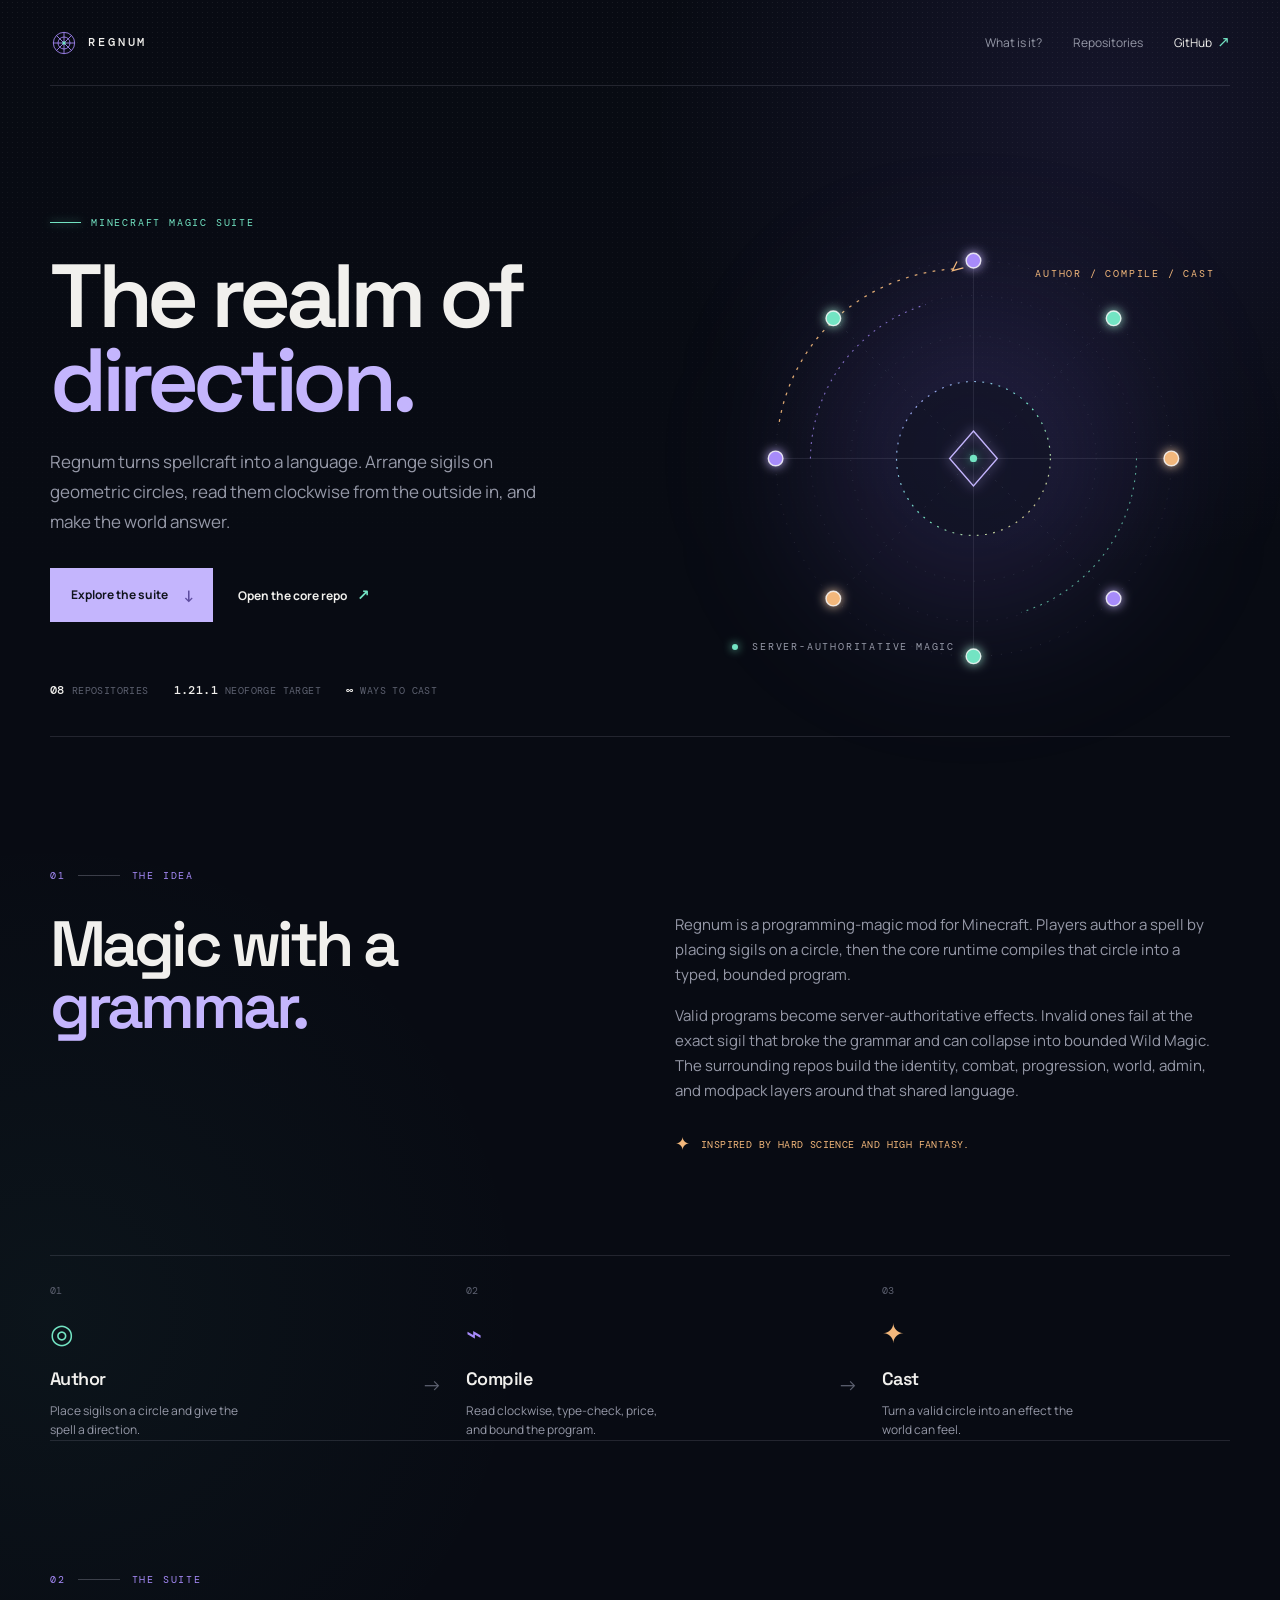
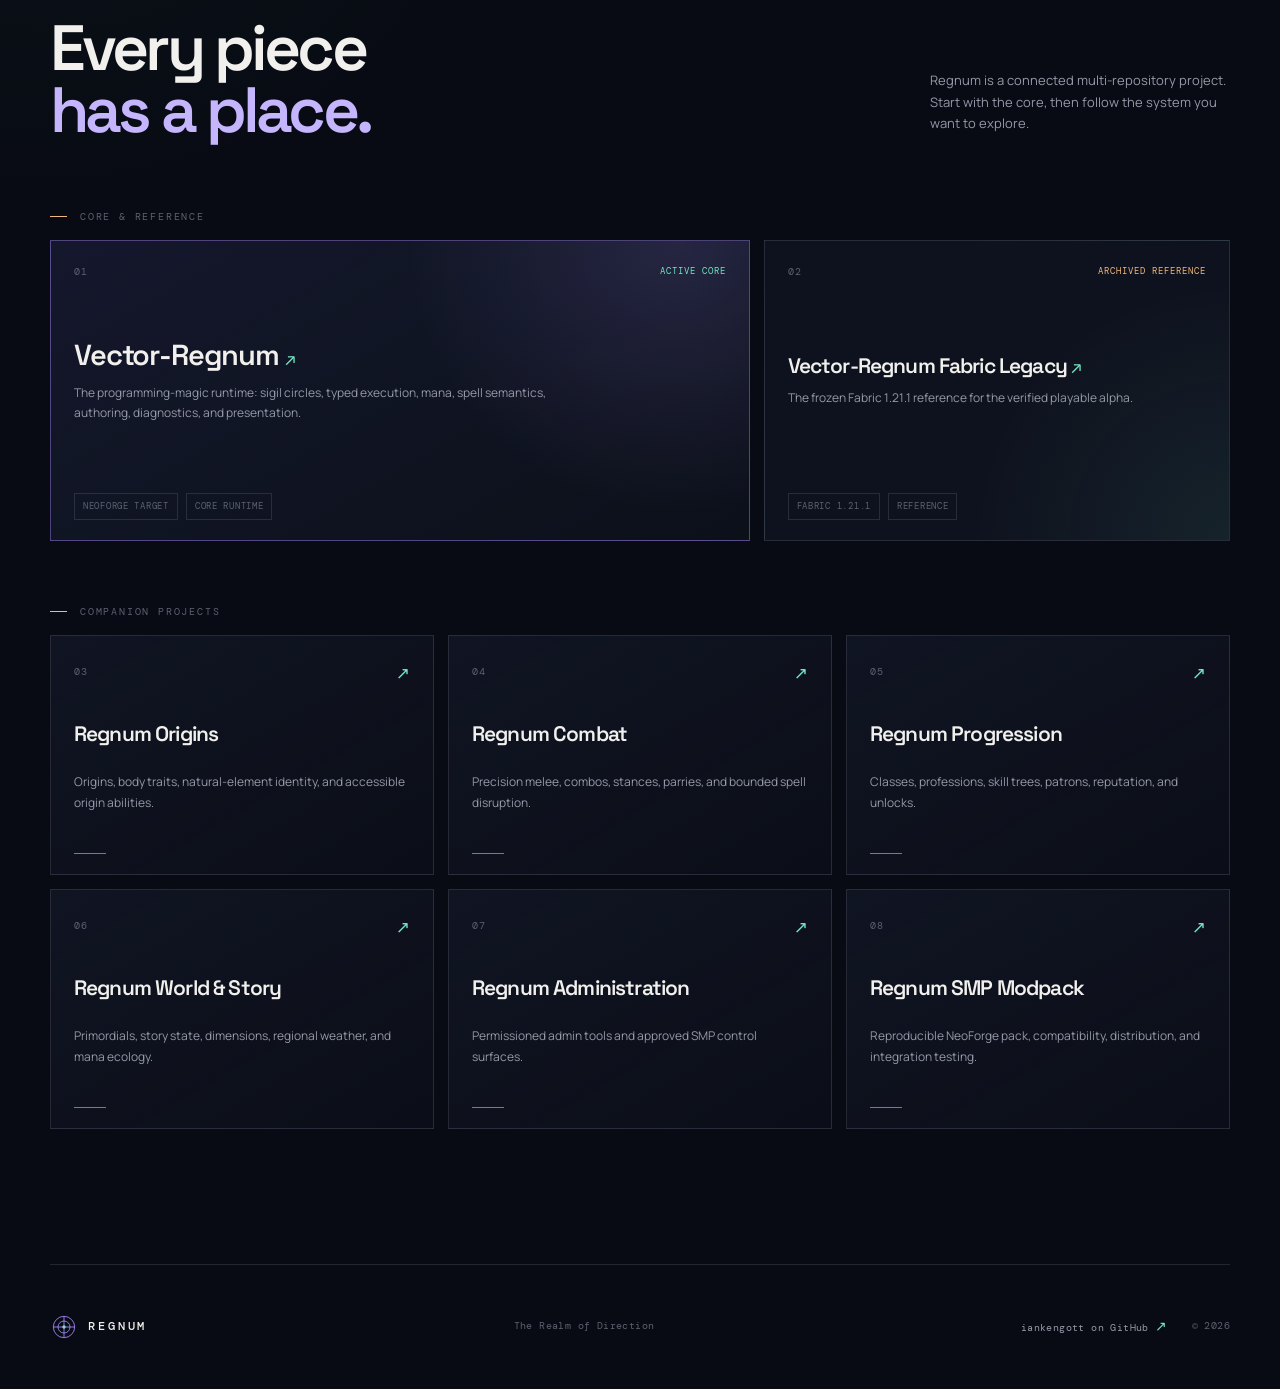
==== index.html @ d971fcb5 "Create Regnum project hub website" ====
<!doctype html>
<html lang="en">
  <head>
    <meta charset="utf-8" />
    <meta name="viewport" content="width=device-width, initial-scale=1" />
    <meta name="theme-color" content="#080b13" />
    <meta
      name="description"
      content="Regnum — a connected Minecraft programming-magic suite by Ian Kengott."
    />
    <title>Regnum — The Realm of Direction</title>
    <link rel="icon" href="favicon.svg" type="image/svg+xml" />
    <link rel="stylesheet" href="styles.css" />
  </head>
  <body>
    <div class="site-shell">
      <header class="site-header">
        <a class="brand" href="#top" aria-label="Regnum home">
          <span class="brand-mark" aria-hidden="true">
            <svg viewBox="0 0 42 42" role="img">
              <circle cx="21" cy="21" r="16" />
              <circle cx="21" cy="21" r="9" />
              <path d="M21 5v32M5 21h32M9.7 9.7l22.6 22.6M32.3 9.7 9.7 32.3" />
              <circle class="brand-dot" cx="21" cy="21" r="2.5" />
            </svg>
          </span>
          <span>REGNUM</span>
        </a>

        <nav class="site-nav" aria-label="Primary navigation">
          <a href="#about">What is it?</a>
          <a href="#repositories">Repositories</a>
          <a class="nav-github" href="https://github.com/iankengott/regnum-hub" target="_blank" rel="noreferrer">
            GitHub <span aria-hidden="true">↗</span>
          </a>
        </nav>
      </header>

      <main id="top">
        <section class="hero section-pad" aria-labelledby="hero-title">
          <div class="hero-copy" data-reveal>
            <p class="eyebrow"><span class="eyebrow-line"></span> Minecraft magic suite</p>
            <h1 id="hero-title">The realm of <em>direction.</em></h1>
            <p class="hero-lede">
              Regnum turns spellcraft into a language. Arrange sigils on geometric circles,
              read them clockwise from the outside in, and make the world answer.
            </p>
            <div class="hero-actions">
              <a class="button button-primary" href="#repositories">
                Explore the suite <span aria-hidden="true">↓</span>
              </a>
              <a class="text-link" href="https://github.com/iankengott/vector-regnum" target="_blank" rel="noreferrer">
                Open the core repo <span aria-hidden="true">↗</span>
              </a>
            </div>
            <div class="hero-facts" aria-label="Project facts">
              <span><strong>08</strong> repositories</span>
              <span><strong>1.21.1</strong> NeoForge target</span>
              <span><strong>∞</strong> ways to cast</span>
            </div>
          </div>

          <div class="hero-art" data-reveal aria-label="A stylized magic circle diagram" role="img">
            <div class="art-glow"></div>
            <div class="circle-label label-top">AUTHOR / COMPILE / CAST</div>
            <svg class="magic-circle" viewBox="0 0 560 560" aria-hidden="true">
              <defs>
                <linearGradient id="ringGradient" x1="0" y1="0" x2="1" y2="1">
                  <stop offset="0" stop-color="#a78bfa" />
                  <stop offset="0.52" stop-color="#6ee7c5" />
                  <stop offset="1" stop-color="#f3b97c" />
                </linearGradient>
                <filter id="softGlow" x="-50%" y="-50%" width="200%" height="200%">
                  <feGaussianBlur stdDeviation="6" result="blur" />
                  <feMerge>
                    <feMergeNode in="blur" />
                    <feMergeNode in="SourceGraphic" />
                  </feMerge>
                </filter>
              </defs>
              <g class="circle-orbit" transform="translate(280 280)">
                <circle class="orbit-faint" r="216" />
                <circle class="orbit-faint" r="178" />
                <circle class="orbit-faint" r="134" />
                <circle class="orbit-core" r="84" />
                <path class="circle-cross" d="M-216 0h432M0-216v432" />
                <path class="circle-diagonal" d="M-153-153 153 153M153-153-153 153" />
                <path class="circle-arc" d="M-178 0a178 178 0 0 1 126-168" />
                <path class="circle-arc circle-arc-alt" d="M178 0a178 178 0 0 1-126 168" />
                <path class="direction-path" d="M-212-40c16-92 93-160 190-167" />
                <path class="direction-arrow" d="m-18-215-5 10 12-3" />
                <g class="sigils" filter="url(#softGlow)">
                  <circle class="sigil sigil-violet" cx="0" cy="-216" r="8" />
                  <circle class="sigil sigil-teal" cx="153" cy="-153" r="8" />
                  <circle class="sigil sigil-gold" cx="216" cy="0" r="8" />
                  <circle class="sigil sigil-violet" cx="153" cy="153" r="8" />
                  <circle class="sigil sigil-teal" cx="0" cy="216" r="8" />
                  <circle class="sigil sigil-gold" cx="-153" cy="153" r="8" />
                  <circle class="sigil sigil-violet" cx="-216" cy="0" r="8" />
                  <circle class="sigil sigil-teal" cx="-153" cy="-153" r="8" />
                  <path class="center-mark" d="M0-30 26 0 0 30-26 0z" />
                  <circle class="center-dot" cx="0" cy="0" r="4" />
                </g>
              </g>
            </svg>
            <div class="circle-label label-bottom"><span class="status-dot"></span> server-authoritative magic</div>
          </div>
        </section>

        <section class="about section-pad" id="about" aria-labelledby="about-title">
          <div class="section-kicker" data-reveal>01 <span></span> The idea</div>
          <div class="about-grid">
            <h2 id="about-title" data-reveal>Magic with a<br /><em>grammar.</em></h2>
            <div class="about-copy" data-reveal>
              <p>
                Regnum is a programming-magic mod for Minecraft. Players author a spell by
                placing sigils on a circle, then the core runtime compiles that circle into
                a typed, bounded program.
              </p>
              <p>
                Valid programs become server-authoritative effects. Invalid ones fail at the
                exact sigil that broke the grammar and can collapse into bounded Wild Magic.
                The surrounding repos build the identity, combat, progression, world, admin,
                and modpack layers around that shared language.
              </p>
              <div class="about-note">
                <span class="note-mark" aria-hidden="true">✦</span>
                <span>Inspired by hard science and high fantasy.</span>
              </div>
            </div>
          </div>

          <div class="flow" aria-label="How Regnum magic works">
            <div class="flow-step" data-reveal>
              <span class="flow-number">01</span>
              <span class="flow-icon" aria-hidden="true">◎</span>
              <h3>Author</h3>
              <p>Place sigils on a circle and give the spell a direction.</p>
            </div>
            <div class="flow-connector" aria-hidden="true">→</div>
            <div class="flow-step" data-reveal>
              <span class="flow-number">02</span>
              <span class="flow-icon" aria-hidden="true">⌁</span>
              <h3>Compile</h3>
              <p>Read clockwise, type-check, price, and bound the program.</p>
            </div>
            <div class="flow-connector" aria-hidden="true">→</div>
            <div class="flow-step" data-reveal>
              <span class="flow-number">03</span>
              <span class="flow-icon" aria-hidden="true">✦</span>
              <h3>Cast</h3>
              <p>Turn a valid circle into an effect the world can feel.</p>
            </div>
          </div>
        </section>

        <section class="repositories section-pad" id="repositories" aria-labelledby="repositories-title">
          <div class="repo-heading" data-reveal>
            <div>
              <div class="section-kicker">02 <span></span> The suite</div>
              <h2 id="repositories-title">Every piece<br /><em>has a place.</em></h2>
            </div>
            <p>
              Regnum is a connected multi-repository project. Start with the core, then
              follow the system you want to explore.
            </p>
          </div>

          <div class="repo-groups">
            <div class="repo-group">
              <div class="group-heading" data-reveal>
                <span class="group-line"></span>
                <span>Core &amp; reference</span>
              </div>
              <div class="core-grid">
                <a class="repo-card repo-card-featured" href="https://github.com/iankengott/vector-regnum" target="_blank" rel="noreferrer" data-reveal>
                  <div class="repo-card-top"><span class="repo-index">01</span><span class="repo-status status-active">Active core</span></div>
                  <div>
                    <h3>Vector-Regnum <span aria-hidden="true">↗</span></h3>
                    <p>The programming-magic runtime: sigil circles, typed execution, mana, spell semantics, authoring, diagnostics, and presentation.</p>
                  </div>
                  <div class="repo-tags"><span>NeoForge target</span><span>Core runtime</span></div>
                </a>
                <a class="repo-card repo-card-legacy" href="https://github.com/iankengott/vector-regnum-fabric-legacy" target="_blank" rel="noreferrer" data-reveal>
                  <div class="repo-card-top"><span class="repo-index">02</span><span class="repo-status status-archive">Archived reference</span></div>
                  <div>
                    <h3>Vector-Regnum Fabric Legacy <span aria-hidden="true">↗</span></h3>
                    <p>The frozen Fabric 1.21.1 reference for the verified playable alpha.</p>
                  </div>
                  <div class="repo-tags"><span>Fabric 1.21.1</span><span>Reference</span></div>
                </a>
              </div>
            </div>

            <div class="repo-group">
              <div class="group-heading" data-reveal>
                <span class="group-line"></span>
                <span>Companion projects</span>
              </div>
              <div class="companion-grid">
                <a class="repo-card" href="https://github.com/iankengott/regnum-origins" target="_blank" rel="noreferrer" data-reveal>
                  <div class="repo-card-top"><span class="repo-index">03</span><span class="repo-arrow" aria-hidden="true">↗</span></div>
                  <h3>Regnum Origins</h3>
                  <p>Origins, body traits, natural-element identity, and accessible origin abilities.</p>
                  <span class="card-rule"></span>
                </a>
                <a class="repo-card" href="https://github.com/iankengott/regnum-combat" target="_blank" rel="noreferrer" data-reveal>
                  <div class="repo-card-top"><span class="repo-index">04</span><span class="repo-arrow" aria-hidden="true">↗</span></div>
                  <h3>Regnum Combat</h3>
                  <p>Precision melee, combos, stances, parries, and bounded spell disruption.</p>
                  <span class="card-rule"></span>
                </a>
                <a class="repo-card" href="https://github.com/iankengott/regnum-progression" target="_blank" rel="noreferrer" data-reveal>
                  <div class="repo-card-top"><span class="repo-index">05</span><span class="repo-arrow" aria-hidden="true">↗</span></div>
                  <h3>Regnum Progression</h3>
                  <p>Classes, professions, skill trees, patrons, reputation, and unlocks.</p>
                  <span class="card-rule"></span>
                </a>
                <a class="repo-card" href="https://github.com/iankengott/regnum-world-story" target="_blank" rel="noreferrer" data-reveal>
                  <div class="repo-card-top"><span class="repo-index">06</span><span class="repo-arrow" aria-hidden="true">↗</span></div>
                  <h3>Regnum World &amp; Story</h3>
                  <p>Primordials, story state, dimensions, regional weather, and mana ecology.</p>
                  <span class="card-rule"></span>
                </a>
                <a class="repo-card" href="https://github.com/iankengott/regnum-administration" target="_blank" rel="noreferrer" data-reveal>
                  <div class="repo-card-top"><span class="repo-index">07</span><span class="repo-arrow" aria-hidden="true">↗</span></div>
                  <h3>Regnum Administration</h3>
                  <p>Permissioned admin tools and approved SMP control surfaces.</p>
                  <span class="card-rule"></span>
                </a>
                <a class="repo-card" href="https://github.com/iankengott/regnum-smp-modpack" target="_blank" rel="noreferrer" data-reveal>
                  <div class="repo-card-top"><span class="repo-index">08</span><span class="repo-arrow" aria-hidden="true">↗</span></div>
                  <h3>Regnum SMP Modpack</h3>
                  <p>Reproducible NeoForge pack, compatibility, distribution, and integration testing.</p>
                  <span class="card-rule"></span>
                </a>
              </div>
            </div>
          </div>
        </section>
      </main>

      <footer class="site-footer">
        <a class="brand" href="#top" aria-label="Back to top">
          <span class="brand-mark" aria-hidden="true">
            <svg viewBox="0 0 42 42"><circle cx="21" cy="21" r="16" /><circle cx="21" cy="21" r="9" /><path d="M21 5v32M5 21h32" /><circle class="brand-dot" cx="21" cy="21" r="2.5" /></svg>
          </span>
          <span>REGNUM</span>
        </a>
        <span class="footer-note">The Realm of Direction</span>
        <a class="footer-link" href="https://github.com/iankengott" target="_blank" rel="noreferrer">iankengott on GitHub <span aria-hidden="true">↗</span></a>
        <span class="footer-year">© <span id="year">2026</span></span>
      </footer>
    </div>
    <script src="script.js"></script>
  </body>
</html>
---- styles.css ----
@import url('https://fonts.googleapis.com/css2?family=DM+Mono:wght@400;500&family=Manrope:wght@400;500;600;700;800&family=Space+Grotesk:wght@400;500;600;700&display=swap');

:root {
  --ink: #f1f0ed;
  --muted: #9699a8;
  --faint: #5d6170;
  --background: #080b13;
  --panel: rgba(17, 21, 34, 0.78);
  --panel-solid: #111522;
  --line: rgba(227, 230, 248, 0.12);
  --line-strong: rgba(227, 230, 248, 0.23);
  --violet: #a78bfa;
  --violet-bright: #c4b5fd;
  --teal: #73e4c3;
  --gold: #f2b77b;
  --display: 'Space Grotesk', 'Trebuchet MS', sans-serif;
  --body: 'Manrope', system-ui, sans-serif;
  --mono: 'DM Mono', 'SFMono-Regular', Consolas, monospace;
}

* { box-sizing: border-box; }

html { scroll-behavior: smooth; }

body {
  margin: 0;
  color: var(--ink);
  background:
    radial-gradient(circle at 86% 4%, rgba(128, 104, 234, 0.11), transparent 28rem),
    radial-gradient(circle at 4% 44%, rgba(74, 178, 160, 0.055), transparent 30rem),
    var(--background);
  font-family: var(--body);
  font-size: 15px;
  line-height: 1.65;
  -webkit-font-smoothing: antialiased;
}

body::before {
  position: fixed;
  inset: 0;
  z-index: -1;
  pointer-events: none;
  content: '';
  opacity: 0.22;
  background-image: radial-gradient(rgba(255, 255, 255, 0.3) 0.5px, transparent 0.5px);
  background-size: 5px 5px;
  mask-image: linear-gradient(to bottom, black, transparent 75%);
}

a { color: inherit; text-decoration: none; }

.site-shell { overflow: hidden; }

.site-header,
.section-pad,
.site-footer {
  width: min(1180px, calc(100% - 64px));
  margin-inline: auto;
}

.site-header {
  display: flex;
  align-items: center;
  justify-content: space-between;
  min-height: 86px;
  border-bottom: 1px solid var(--line);
}

.brand {
  display: inline-flex;
  gap: 10px;
  align-items: center;
  color: var(--ink);
  font-family: var(--mono);
  font-size: 12px;
  font-weight: 500;
  letter-spacing: 0.24em;
}

.brand-mark { display: inline-flex; width: 28px; height: 28px; }
.brand-mark svg { width: 100%; height: 100%; overflow: visible; }
.brand-mark circle, .brand-mark path { fill: none; stroke: var(--violet); stroke-width: 1.3; }
.brand-mark .brand-dot { fill: var(--teal); stroke: none; }

.site-nav { display: flex; gap: 31px; align-items: center; color: var(--muted); font-size: 12px; }
.site-nav a { transition: color 180ms ease; }
.site-nav a:hover, .site-nav a:focus-visible { color: var(--ink); }
.site-nav .nav-github { color: var(--ink); }
.nav-github span { color: var(--teal); font-size: 15px; margin-left: 3px; }

.section-pad { padding-top: 132px; }

.hero {
  display: grid;
  grid-template-columns: minmax(0, 0.98fr) minmax(420px, 0.86fr);
  align-items: center;
  gap: 7%;
  min-height: 650px;
  padding-top: 95px;
}

.eyebrow, .section-kicker, .group-heading, .circle-label {
  color: var(--faint);
  font-family: var(--mono);
  font-size: 10px;
  letter-spacing: 0.18em;
  line-height: 1.3;
  text-transform: uppercase;
}

.eyebrow { display: flex; align-items: center; gap: 10px; margin: 0 0 25px; color: var(--teal); }
.eyebrow-line { display: inline-block; width: 31px; height: 1px; background: var(--teal); box-shadow: 0 0 9px rgba(115, 228, 195, 0.75); }

h1, h2, h3, p { margin-top: 0; }
h1, h2 { font-family: var(--display); font-weight: 600; letter-spacing: -0.06em; }
h1 { max-width: 610px; margin-bottom: 25px; font-size: clamp(4rem, 7vw, 6.9rem); line-height: 0.94; }
h1 em, h2 em { color: var(--violet-bright); font-style: normal; }
.hero-lede { max-width: 505px; margin-bottom: 31px; color: var(--muted); font-size: 17px; line-height: 1.75; }

.hero-actions { display: flex; flex-wrap: wrap; align-items: center; gap: 25px; }
.button { display: inline-flex; gap: 15px; align-items: center; padding: 13px 17px 13px 20px; border: 1px solid transparent; font-size: 12px; font-weight: 700; transition: transform 180ms ease, background 180ms ease, border 180ms ease; }
.button:hover, .button:focus-visible { transform: translateY(-2px); }
.button-primary { color: #10131c; background: var(--violet-bright); }
.button-primary span { color: #5d4c9e; font-size: 16px; }
.button-primary:hover, .button-primary:focus-visible { background: #ddd3ff; }
.text-link { color: var(--ink); font-size: 12px; font-weight: 700; }
.text-link span { margin-left: 8px; color: var(--teal); font-size: 15px; }

.hero-facts { display: flex; flex-wrap: wrap; gap: 17px 25px; margin-top: 59px; color: var(--faint); font-family: var(--mono); font-size: 10px; letter-spacing: 0.04em; text-transform: uppercase; }
.hero-facts span { display: inline-flex; gap: 7px; align-items: center; }
.hero-facts strong { color: var(--ink); font-size: 12px; font-weight: 500; }

.hero-art { position: relative; display: grid; place-items: center; min-height: 530px; }
.art-glow { position: absolute; width: 65%; aspect-ratio: 1; border-radius: 50%; background: rgba(126, 100, 224, 0.17); filter: blur(73px); }
.magic-circle { position: relative; width: min(100%, 560px); animation: float 8s ease-in-out infinite; }
.orbit-faint { fill: none; stroke: rgba(220, 225, 250, 0.14); stroke-width: 1; stroke-dasharray: 1 10; }
.orbit-core { fill: rgba(12, 17, 28, 0.5); stroke: url(#ringGradient); stroke-width: 1.3; stroke-dasharray: 2 7; }
.circle-cross { fill: none; stroke: rgba(220, 225, 250, 0.11); stroke-width: 1; }
.circle-diagonal { fill: none; stroke: rgba(220, 225, 250, 0.1); stroke-width: 1; stroke-dasharray: 2 8; }
.circle-arc { fill: none; stroke: rgba(167, 139, 250, 0.75); stroke-width: 1.2; stroke-dasharray: 2 6; }
.circle-arc-alt { stroke: rgba(115, 228, 195, 0.72); }
.direction-path { fill: none; stroke: var(--gold); stroke-width: 1.4; stroke-dasharray: 3 7; opacity: 0.9; }
.direction-arrow { fill: none; stroke: var(--gold); stroke-width: 1.4; }
.sigil { stroke: rgba(255, 255, 255, 0.8); stroke-width: 1.5; }
.sigil-violet { fill: var(--violet); }
.sigil-teal { fill: var(--teal); }
.sigil-gold { fill: var(--gold); }
.center-mark { fill: none; stroke: var(--violet-bright); stroke-width: 1.5; }
.center-dot { fill: var(--teal); }
.circle-label { position: absolute; z-index: 1; }
.label-top { top: 73px; right: 3%; color: var(--gold); }
.label-bottom { bottom: 71px; left: 3%; color: var(--muted); }
.status-dot { display: inline-block; width: 6px; height: 6px; margin-right: 6px; border-radius: 50%; background: var(--teal); box-shadow: 0 0 9px var(--teal); }

.about { border-top: 1px solid var(--line); }
.section-kicker { display: flex; align-items: center; gap: 12px; margin-bottom: 31px; color: var(--violet); }
.section-kicker span { display: inline-block; width: 42px; height: 1px; background: var(--line-strong); }
.about-grid { display: grid; grid-template-columns: minmax(300px, 0.87fr) minmax(0, 1fr); gap: 12%; }
h2 { margin-bottom: 0; font-size: clamp(3rem, 5vw, 5rem); line-height: 0.97; }
.about-copy { max-width: 540px; color: var(--muted); font-size: 15px; }
.about-copy p { margin-bottom: 17px; }
.about-note { display: flex; gap: 11px; align-items: center; margin-top: 27px; color: var(--gold); font-family: var(--mono); font-size: 10px; letter-spacing: 0.04em; text-transform: uppercase; }
.note-mark { color: var(--gold); font-size: 18px; }

.flow { display: grid; grid-template-columns: 1fr auto 1fr auto 1fr; align-items: start; gap: 24px; margin-top: 95px; padding: 27px 0 0; border-top: 1px solid var(--line); }
.flow-step { position: relative; }
.flow-number { display: block; margin-bottom: 21px; color: var(--faint); font-family: var(--mono); font-size: 10px; }
.flow-icon { display: block; margin-bottom: 17px; color: var(--teal); font-family: var(--display); font-size: 27px; line-height: 1; }
.flow-step:nth-of-type(3) .flow-icon { color: var(--violet); }
.flow-step:nth-of-type(5) .flow-icon { color: var(--gold); }
.flow-step h3 { margin-bottom: 7px; font-family: var(--display); font-size: 18px; font-weight: 600; letter-spacing: -0.03em; }
.flow-step p { max-width: 200px; margin: 0; color: var(--muted); font-size: 12px; line-height: 1.6; }
.flow-connector { padding-top: 85px; color: var(--faint); font-size: 20px; }

.repositories { border-top: 1px solid var(--line); }
.repo-heading { display: flex; justify-content: space-between; gap: 50px; align-items: end; }
.repo-heading > p { max-width: 300px; margin: 0 0 6px; color: var(--muted); font-size: 13px; }
.repo-groups { margin-top: 69px; }
.repo-group + .repo-group { margin-top: 64px; }
.group-heading { display: flex; gap: 13px; align-items: center; margin-bottom: 17px; color: var(--faint); }
.group-line { display: inline-block; width: 17px; height: 1px; background: var(--gold); }
.core-grid { display: grid; grid-template-columns: 1.2fr 0.8fr; gap: 14px; }
.companion-grid { display: grid; grid-template-columns: repeat(3, 1fr); gap: 14px; }
.repo-card { position: relative; display: flex; min-height: 240px; flex-direction: column; justify-content: space-between; padding: 23px 23px 20px; border: 1px solid var(--line); background: linear-gradient(150deg, rgba(18, 23, 38, 0.85), rgba(13, 16, 26, 0.66)); transition: border-color 220ms ease, background 220ms ease, transform 220ms ease; }
.repo-card:hover, .repo-card:focus-visible { border-color: rgba(167, 139, 250, 0.65); background: linear-gradient(150deg, rgba(28, 29, 53, 0.95), rgba(14, 22, 30, 0.85)); transform: translateY(-4px); }
.repo-card-featured { min-height: 301px; border-color: rgba(167, 139, 250, 0.42); background: radial-gradient(circle at 90% 0%, rgba(167, 139, 250, 0.15), transparent 17rem), linear-gradient(150deg, rgba(22, 25, 46, 0.95), rgba(12, 18, 27, 0.82)); }
.repo-card-featured:hover, .repo-card-featured:focus-visible { border-color: var(--violet); }
.repo-card-legacy { min-height: 301px; background: radial-gradient(circle at 100% 100%, rgba(115, 228, 195, 0.08), transparent 16rem), var(--panel); }
.repo-card-top { display: flex; justify-content: space-between; align-items: center; gap: 10px; }
.repo-index { color: var(--faint); font-family: var(--mono); font-size: 10px; letter-spacing: 0.1em; }
.repo-status { font-family: var(--mono); font-size: 9px; letter-spacing: 0.11em; text-transform: uppercase; }
.status-active { color: var(--teal); }
.status-archive { color: var(--gold); }
.repo-arrow { color: var(--teal); font-size: 17px; }
.repo-card h3 { margin: 19px 0 10px; color: var(--ink); font-family: var(--display); font-size: 21px; font-weight: 600; letter-spacing: -0.04em; line-height: 1.2; }
.repo-card-featured h3 { font-size: 29px; }
.repo-card h3 span { color: var(--teal); font-size: 18px; font-weight: 400; }
.repo-card p { max-width: 480px; margin: 0; color: var(--muted); font-size: 12px; line-height: 1.7; }
.repo-tags { display: flex; flex-wrap: wrap; gap: 8px; margin-top: 30px; }
.repo-tags span { padding: 5px 8px; border: 1px solid var(--line); color: var(--faint); font-family: var(--mono); font-size: 9px; letter-spacing: 0.08em; text-transform: uppercase; }
.card-rule { display: block; width: 32px; height: 1px; margin-top: 24px; background: var(--violet); opacity: 0.75; }

.site-footer { display: grid; grid-template-columns: auto 1fr auto auto; gap: 24px; align-items: center; min-height: 125px; margin-top: 135px; border-top: 1px solid var(--line); color: var(--faint); font-family: var(--mono); font-size: 10px; letter-spacing: 0.04em; }
.footer-note { justify-self: center; }
.footer-link { color: var(--muted); transition: color 180ms ease; }
.footer-link:hover, .footer-link:focus-visible { color: var(--teal); }
.footer-link span { color: var(--teal); font-size: 14px; }
.footer-year { color: var(--faint); }

[data-reveal] { opacity: 0; transform: translateY(18px); transition: opacity 700ms ease, transform 700ms ease; }
[data-reveal].is-visible { opacity: 1; transform: translateY(0); }

@keyframes float { 0%, 100% { transform: translateY(0) rotate(0deg); } 50% { transform: translateY(-10px) rotate(1.5deg); } }

@media (max-width: 900px) {
  .hero { grid-template-columns: 1fr; gap: 20px; padding-top: 87px; }
  .hero-copy { max-width: 690px; }
  .hero-art { min-height: 480px; margin-top: -15px; }
  .about-grid { gap: 7%; }
  .companion-grid { grid-template-columns: repeat(2, 1fr); }
}

@media (max-width: 650px) {
  .site-header, .section-pad, .site-footer { width: min(100% - 38px, 540px); }
  .site-header { min-height: 74px; }
  .site-nav { gap: 14px; font-size: 10px; }
  .site-nav a:first-child { display: none; }
  .nav-github { padding-left: 14px; border-left: 1px solid var(--line); }
  .section-pad { padding-top: 92px; }
  .hero { min-height: auto; padding-top: 75px; }
  h1 { font-size: clamp(3.35rem, 16vw, 5.3rem); }
  .hero-lede { font-size: 15px; }
  .hero-facts { margin-top: 42px; }
  .hero-art { min-height: 370px; margin-top: 1px; }
  .label-top { top: 25px; right: 0; font-size: 8px; }
  .label-bottom { bottom: 25px; left: 0; font-size: 8px; }
  .about-grid, .core-grid, .companion-grid { grid-template-columns: 1fr; }
  .about-grid { gap: 31px; }
  h2 { font-size: clamp(2.8rem, 13vw, 4.4rem); }
  .flow { grid-template-columns: 1fr; gap: 28px; margin-top: 62px; }
  .flow-connector { display: none; }
  .flow-step { display: grid; grid-template-columns: 45px 1fr; column-gap: 16px; }
  .flow-number { grid-row: span 2; margin: 1px 0 0; }
  .flow-icon { grid-column: 2; grid-row: 1; margin: 0 0 8px; }
  .flow-step h3, .flow-step p { grid-column: 2; }
  .flow-step h3 { grid-row: 2; }
  .flow-step p { grid-row: 3; }
  .repo-heading { display: block; }
  .repo-heading > p { margin-top: 28px; }
  .repo-groups { margin-top: 54px; }
  .repo-card, .repo-card-featured, .repo-card-legacy { min-height: 250px; }
  .site-footer { grid-template-columns: 1fr auto; gap: 14px; min-height: 130px; margin-top: 92px; }
  .footer-note { display: none; }
  .footer-link { grid-row: 2; }
  .footer-year { grid-row: 2; justify-self: end; }
}

@media (prefers-reduced-motion: reduce) {
  html { scroll-behavior: auto; }
  *, *::before, *::after { animation-duration: 0.01ms !important; animation-iteration-count: 1 !important; transition-duration: 0.01ms !important; }
  [data-reveal] { opacity: 1; transform: none; }
}
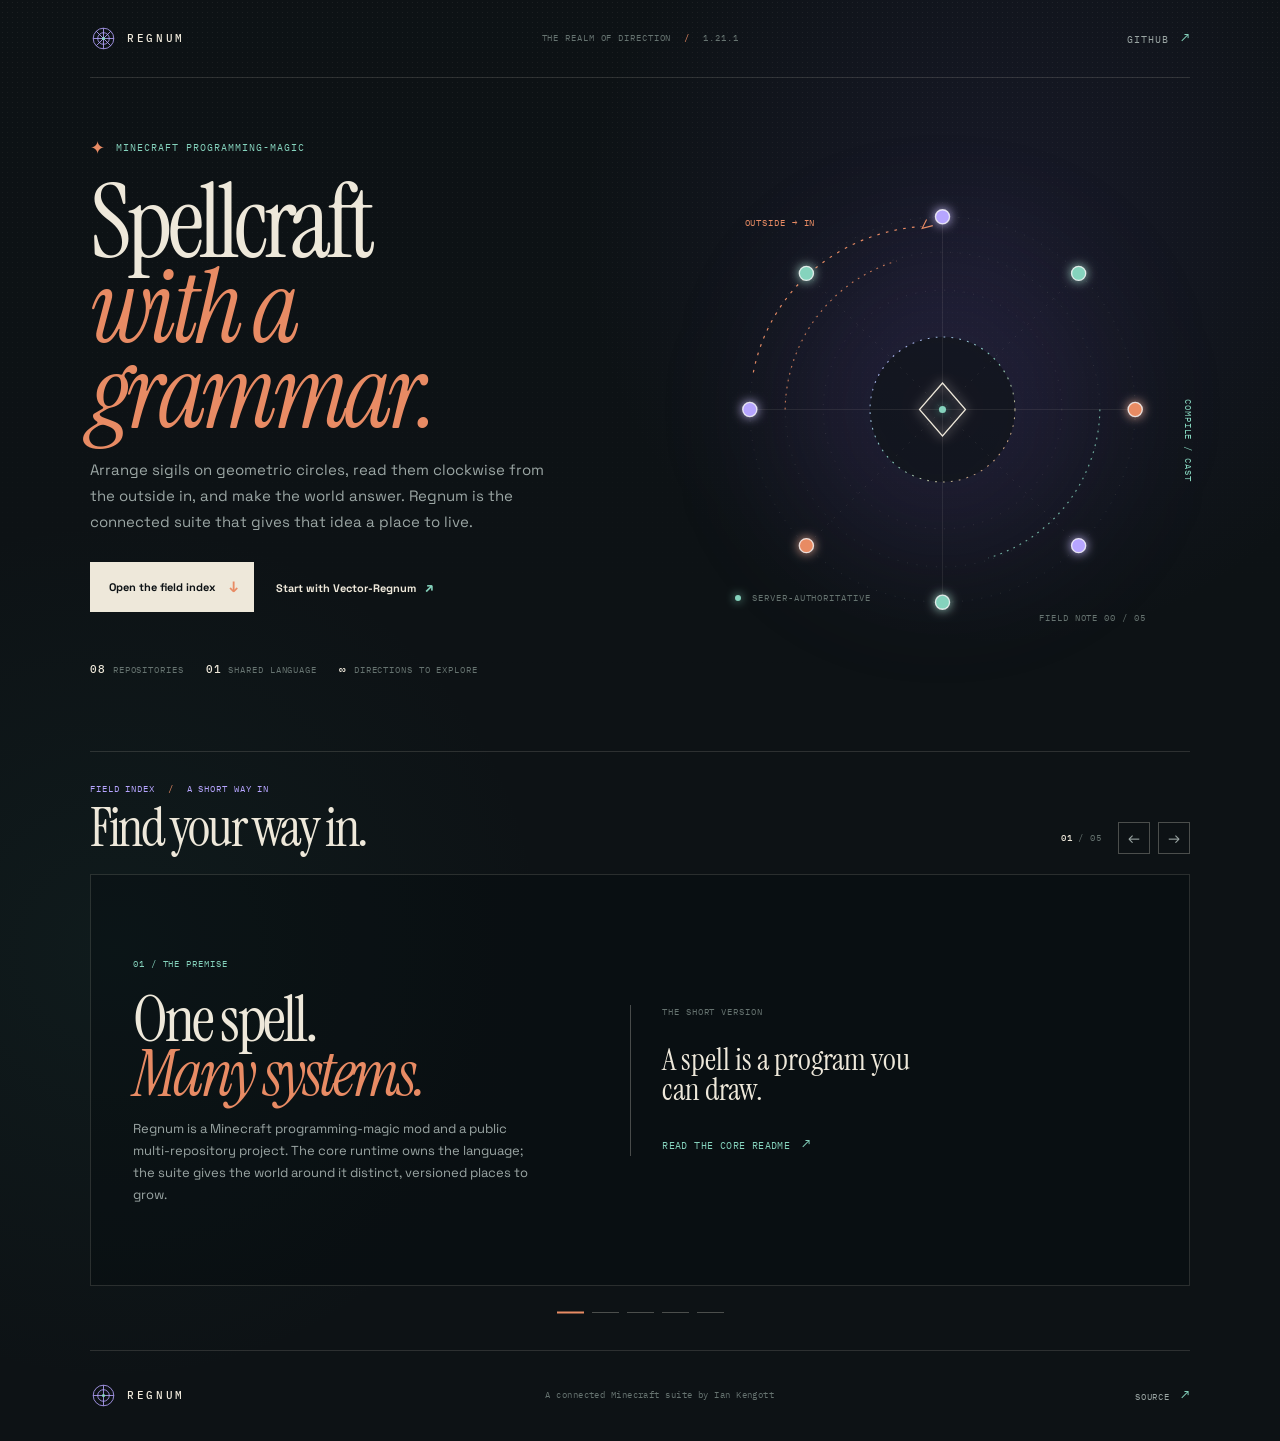
==== commit 0f583d92: "Redesign hub as compact field index carousel" ====
--- a/index.html
+++ b/index.html
@@ -3,7 +3,7 @@
   <head>
     <meta charset="utf-8" />
     <meta name="viewport" content="width=device-width, initial-scale=1" />
-    <meta name="theme-color" content="#080b13" />
+    <meta name="theme-color" content="#0d1215" />
     <meta
       name="description"
       content="Regnum — a connected Minecraft programming-magic suite by Ian Kengott."
@@ -17,7 +17,7 @@
       <header class="site-header">
         <a class="brand" href="#top" aria-label="Regnum home">
           <span class="brand-mark" aria-hidden="true">
-            <svg viewBox="0 0 42 42" role="img">
+            <svg viewBox="0 0 42 42">
               <circle cx="21" cy="21" r="16" />
               <circle cx="21" cy="21" r="9" />
               <path d="M21 5v32M5 21h32M9.7 9.7l22.6 22.6M32.3 9.7 9.7 32.3" />
@@ -26,49 +26,45 @@
           </span>
           <span>REGNUM</span>
         </a>
-
-        <nav class="site-nav" aria-label="Primary navigation">
-          <a href="#about">What is it?</a>
-          <a href="#repositories">Repositories</a>
-          <a class="nav-github" href="https://github.com/iankengott/regnum-hub" target="_blank" rel="noreferrer">
-            GitHub <span aria-hidden="true">↗</span>
-          </a>
-        </nav>
+        <p class="header-note">THE REALM OF DIRECTION <span>/</span> 1.21.1</p>
+        <a class="header-link" href="https://github.com/iankengott/regnum-hub" target="_blank" rel="noreferrer">
+          GitHub <span aria-hidden="true">↗</span>
+        </a>
       </header>
 
       <main id="top">
-        <section class="hero section-pad" aria-labelledby="hero-title">
-          <div class="hero-copy" data-reveal>
-            <p class="eyebrow"><span class="eyebrow-line"></span> Minecraft magic suite</p>
-            <h1 id="hero-title">The realm of <em>direction.</em></h1>
+        <section class="hero" aria-labelledby="hero-title">
+          <div class="hero-copy">
+            <p class="eyebrow"><span class="eyebrow-mark">✦</span> Minecraft programming-magic</p>
+            <h1 id="hero-title">Spellcraft<br /><em>with a grammar.</em></h1>
             <p class="hero-lede">
-              Regnum turns spellcraft into a language. Arrange sigils on geometric circles,
-              read them clockwise from the outside in, and make the world answer.
+              Arrange sigils on geometric circles, read them clockwise from the outside in,
+              and make the world answer. Regnum is the connected suite that gives that idea
+              a place to live.
             </p>
             <div class="hero-actions">
-              <a class="button button-primary" href="#repositories">
-                Explore the suite <span aria-hidden="true">↓</span>
+              <a class="button button-primary" href="#index">Open the field index <span aria-hidden="true">↓</span></a>
+              <a class="text-link" href="https://github.com/iankengott/vector-regnum" target="_blank" rel="noreferrer">
+                Start with Vector-Regnum <span aria-hidden="true">↗</span>
               </a>
-              <a class="text-link" href="https://github.com/iankengott/vector-regnum" target="_blank" rel="noreferrer">
-                Open the core repo <span aria-hidden="true">↗</span>
-              </a>
-            </div>
-            <div class="hero-facts" aria-label="Project facts">
+            </div>
+            <div class="hero-meta" aria-label="Project facts">
               <span><strong>08</strong> repositories</span>
-              <span><strong>1.21.1</strong> NeoForge target</span>
-              <span><strong>∞</strong> ways to cast</span>
-            </div>
-          </div>
-
-          <div class="hero-art" data-reveal aria-label="A stylized magic circle diagram" role="img">
-            <div class="art-glow"></div>
-            <div class="circle-label label-top">AUTHOR / COMPILE / CAST</div>
+              <span><strong>01</strong> shared language</span>
+              <span><strong>∞</strong> directions to explore</span>
+            </div>
+          </div>
+
+          <div class="hero-figure" aria-label="A stylized Regnum magic circle" role="img">
+            <div class="figure-annotation annotation-top">OUTSIDE → IN</div>
+            <div class="figure-annotation annotation-right">COMPILE / CAST</div>
+            <div class="figure-annotation annotation-bottom"><span class="pulse-dot"></span> server-authoritative</div>
             <svg class="magic-circle" viewBox="0 0 560 560" aria-hidden="true">
               <defs>
                 <linearGradient id="ringGradient" x1="0" y1="0" x2="1" y2="1">
-                  <stop offset="0" stop-color="#a78bfa" />
-                  <stop offset="0.52" stop-color="#6ee7c5" />
-                  <stop offset="1" stop-color="#f3b97c" />
+                  <stop offset="0" stop-color="#b6a5ff" />
+                  <stop offset="0.5" stop-color="#85d3bd" />
+                  <stop offset="1" stop-color="#e88b64" />
                 </linearGradient>
                 <filter id="softGlow" x="-50%" y="-50%" width="200%" height="200%">
                   <feGaussianBlur stdDeviation="6" result="blur" />
@@ -79,163 +75,136 @@
                 </filter>
               </defs>
               <g class="circle-orbit" transform="translate(280 280)">
-                <circle class="orbit-faint" r="216" />
+                <circle class="orbit-faint" r="218" />
                 <circle class="orbit-faint" r="178" />
-                <circle class="orbit-faint" r="134" />
-                <circle class="orbit-core" r="84" />
-                <path class="circle-cross" d="M-216 0h432M0-216v432" />
-                <path class="circle-diagonal" d="M-153-153 153 153M153-153-153 153" />
-                <path class="circle-arc" d="M-178 0a178 178 0 0 1 126-168" />
-                <path class="circle-arc circle-arc-alt" d="M178 0a178 178 0 0 1-126 168" />
-                <path class="direction-path" d="M-212-40c16-92 93-160 190-167" />
+                <circle class="orbit-faint" r="135" />
+                <circle class="orbit-core" r="82" />
+                <path class="circle-cross" d="M-218 0h436M0-218v436" />
+                <path class="circle-diagonal" d="M-154-154 154 154M154-154-154 154" />
+                <path class="circle-arc arc-copper" d="M-178 0a178 178 0 0 1 126-168" />
+                <path class="circle-arc arc-celadon" d="M178 0a178 178 0 0 1-126 168" />
+                <path class="direction-path" d="M-214-42c18-91 94-158 190-165" />
                 <path class="direction-arrow" d="m-18-215-5 10 12-3" />
                 <g class="sigils" filter="url(#softGlow)">
-                  <circle class="sigil sigil-violet" cx="0" cy="-216" r="8" />
-                  <circle class="sigil sigil-teal" cx="153" cy="-153" r="8" />
-                  <circle class="sigil sigil-gold" cx="216" cy="0" r="8" />
-                  <circle class="sigil sigil-violet" cx="153" cy="153" r="8" />
-                  <circle class="sigil sigil-teal" cx="0" cy="216" r="8" />
-                  <circle class="sigil sigil-gold" cx="-153" cy="153" r="8" />
-                  <circle class="sigil sigil-violet" cx="-216" cy="0" r="8" />
-                  <circle class="sigil sigil-teal" cx="-153" cy="-153" r="8" />
+                  <circle class="sigil sigil-lilac" cx="0" cy="-218" r="8" />
+                  <circle class="sigil sigil-celadon" cx="154" cy="-154" r="8" />
+                  <circle class="sigil sigil-copper" cx="218" cy="0" r="8" />
+                  <circle class="sigil sigil-lilac" cx="154" cy="154" r="8" />
+                  <circle class="sigil sigil-celadon" cx="0" cy="218" r="8" />
+                  <circle class="sigil sigil-copper" cx="-154" cy="154" r="8" />
+                  <circle class="sigil sigil-lilac" cx="-218" cy="0" r="8" />
+                  <circle class="sigil sigil-celadon" cx="-154" cy="-154" r="8" />
                   <path class="center-mark" d="M0-30 26 0 0 30-26 0z" />
                   <circle class="center-dot" cx="0" cy="0" r="4" />
                 </g>
               </g>
             </svg>
-            <div class="circle-label label-bottom"><span class="status-dot"></span> server-authoritative magic</div>
+            <span class="figure-index">FIELD NOTE 00 / 05</span>
           </div>
         </section>
 
-        <section class="about section-pad" id="about" aria-labelledby="about-title">
-          <div class="section-kicker" data-reveal>01 <span></span> The idea</div>
-          <div class="about-grid">
-            <h2 id="about-title" data-reveal>Magic with a<br /><em>grammar.</em></h2>
-            <div class="about-copy" data-reveal>
-              <p>
-                Regnum is a programming-magic mod for Minecraft. Players author a spell by
-                placing sigils on a circle, then the core runtime compiles that circle into
-                a typed, bounded program.
-              </p>
-              <p>
-                Valid programs become server-authoritative effects. Invalid ones fail at the
-                exact sigil that broke the grammar and can collapse into bounded Wild Magic.
-                The surrounding repos build the identity, combat, progression, world, admin,
-                and modpack layers around that shared language.
-              </p>
-              <div class="about-note">
-                <span class="note-mark" aria-hidden="true">✦</span>
-                <span>Inspired by hard science and high fantasy.</span>
-              </div>
-            </div>
-          </div>
-
-          <div class="flow" aria-label="How Regnum magic works">
-            <div class="flow-step" data-reveal>
-              <span class="flow-number">01</span>
-              <span class="flow-icon" aria-hidden="true">◎</span>
-              <h3>Author</h3>
-              <p>Place sigils on a circle and give the spell a direction.</p>
-            </div>
-            <div class="flow-connector" aria-hidden="true">→</div>
-            <div class="flow-step" data-reveal>
-              <span class="flow-number">02</span>
-              <span class="flow-icon" aria-hidden="true">⌁</span>
-              <h3>Compile</h3>
-              <p>Read clockwise, type-check, price, and bound the program.</p>
-            </div>
-            <div class="flow-connector" aria-hidden="true">→</div>
-            <div class="flow-step" data-reveal>
-              <span class="flow-number">03</span>
-              <span class="flow-icon" aria-hidden="true">✦</span>
-              <h3>Cast</h3>
-              <p>Turn a valid circle into an effect the world can feel.</p>
-            </div>
-          </div>
-        </section>
-
-        <section class="repositories section-pad" id="repositories" aria-labelledby="repositories-title">
-          <div class="repo-heading" data-reveal>
+        <section class="index-section" id="index" aria-labelledby="index-title">
+          <div class="index-heading">
             <div>
-              <div class="section-kicker">02 <span></span> The suite</div>
-              <h2 id="repositories-title">Every piece<br /><em>has a place.</em></h2>
-            </div>
-            <p>
-              Regnum is a connected multi-repository project. Start with the core, then
-              follow the system you want to explore.
-            </p>
-          </div>
-
-          <div class="repo-groups">
-            <div class="repo-group">
-              <div class="group-heading" data-reveal>
-                <span class="group-line"></span>
-                <span>Core &amp; reference</span>
-              </div>
-              <div class="core-grid">
-                <a class="repo-card repo-card-featured" href="https://github.com/iankengott/vector-regnum" target="_blank" rel="noreferrer" data-reveal>
-                  <div class="repo-card-top"><span class="repo-index">01</span><span class="repo-status status-active">Active core</span></div>
-                  <div>
-                    <h3>Vector-Regnum <span aria-hidden="true">↗</span></h3>
-                    <p>The programming-magic runtime: sigil circles, typed execution, mana, spell semantics, authoring, diagnostics, and presentation.</p>
-                  </div>
-                  <div class="repo-tags"><span>NeoForge target</span><span>Core runtime</span></div>
-                </a>
-                <a class="repo-card repo-card-legacy" href="https://github.com/iankengott/vector-regnum-fabric-legacy" target="_blank" rel="noreferrer" data-reveal>
-                  <div class="repo-card-top"><span class="repo-index">02</span><span class="repo-status status-archive">Archived reference</span></div>
-                  <div>
-                    <h3>Vector-Regnum Fabric Legacy <span aria-hidden="true">↗</span></h3>
-                    <p>The frozen Fabric 1.21.1 reference for the verified playable alpha.</p>
-                  </div>
-                  <div class="repo-tags"><span>Fabric 1.21.1</span><span>Reference</span></div>
-                </a>
-              </div>
-            </div>
-
-            <div class="repo-group">
-              <div class="group-heading" data-reveal>
-                <span class="group-line"></span>
-                <span>Companion projects</span>
-              </div>
-              <div class="companion-grid">
-                <a class="repo-card" href="https://github.com/iankengott/regnum-origins" target="_blank" rel="noreferrer" data-reveal>
-                  <div class="repo-card-top"><span class="repo-index">03</span><span class="repo-arrow" aria-hidden="true">↗</span></div>
-                  <h3>Regnum Origins</h3>
-                  <p>Origins, body traits, natural-element identity, and accessible origin abilities.</p>
-                  <span class="card-rule"></span>
-                </a>
-                <a class="repo-card" href="https://github.com/iankengott/regnum-combat" target="_blank" rel="noreferrer" data-reveal>
-                  <div class="repo-card-top"><span class="repo-index">04</span><span class="repo-arrow" aria-hidden="true">↗</span></div>
-                  <h3>Regnum Combat</h3>
-                  <p>Precision melee, combos, stances, parries, and bounded spell disruption.</p>
-                  <span class="card-rule"></span>
-                </a>
-                <a class="repo-card" href="https://github.com/iankengott/regnum-progression" target="_blank" rel="noreferrer" data-reveal>
-                  <div class="repo-card-top"><span class="repo-index">05</span><span class="repo-arrow" aria-hidden="true">↗</span></div>
-                  <h3>Regnum Progression</h3>
-                  <p>Classes, professions, skill trees, patrons, reputation, and unlocks.</p>
-                  <span class="card-rule"></span>
-                </a>
-                <a class="repo-card" href="https://github.com/iankengott/regnum-world-story" target="_blank" rel="noreferrer" data-reveal>
-                  <div class="repo-card-top"><span class="repo-index">06</span><span class="repo-arrow" aria-hidden="true">↗</span></div>
-                  <h3>Regnum World &amp; Story</h3>
-                  <p>Primordials, story state, dimensions, regional weather, and mana ecology.</p>
-                  <span class="card-rule"></span>
-                </a>
-                <a class="repo-card" href="https://github.com/iankengott/regnum-administration" target="_blank" rel="noreferrer" data-reveal>
-                  <div class="repo-card-top"><span class="repo-index">07</span><span class="repo-arrow" aria-hidden="true">↗</span></div>
-                  <h3>Regnum Administration</h3>
-                  <p>Permissioned admin tools and approved SMP control surfaces.</p>
-                  <span class="card-rule"></span>
-                </a>
-                <a class="repo-card" href="https://github.com/iankengott/regnum-smp-modpack" target="_blank" rel="noreferrer" data-reveal>
-                  <div class="repo-card-top"><span class="repo-index">08</span><span class="repo-arrow" aria-hidden="true">↗</span></div>
-                  <h3>Regnum SMP Modpack</h3>
-                  <p>Reproducible NeoForge pack, compatibility, distribution, and integration testing.</p>
-                  <span class="card-rule"></span>
-                </a>
-              </div>
-            </div>
+              <p class="section-label">FIELD INDEX <span>/</span> A SHORT WAY IN</p>
+              <h2 id="index-title">Find your way in.</h2>
+            </div>
+            <div class="carousel-controls">
+              <span class="carousel-counter" aria-live="polite"><strong id="current-slide">01</strong> / <span id="slide-count">05</span></span>
+              <button class="carousel-arrow" type="button" data-carousel="prev" aria-label="Previous field note">←</button>
+              <button class="carousel-arrow" type="button" data-carousel="next" aria-label="Next field note">→</button>
+            </div>
+          </div>
+
+          <div class="carousel" role="region" aria-roledescription="carousel" aria-label="Regnum field index">
+            <div class="carousel-track" id="carousel-track">
+              <article class="slide slide-premise" role="group" aria-roledescription="slide" aria-label="1 of 5">
+                <div class="slide-main">
+                  <p class="slide-kicker">01 / THE PREMISE</p>
+                  <h3>One spell.<br /><em>Many systems.</em></h3>
+                  <p>
+                    Regnum is a Minecraft programming-magic mod and a public multi-repository
+                    project. The core runtime owns the language; the suite gives the world
+                    around it distinct, versioned places to grow.
+                  </p>
+                </div>
+                <div class="slide-aside">
+                  <p class="aside-label">The short version</p>
+                  <p class="aside-quote">A spell is a program you can draw.</p>
+                  <a class="inline-link" href="https://github.com/iankengott/vector-regnum" target="_blank" rel="noreferrer">Read the core README <span aria-hidden="true">↗</span></a>
+                </div>
+              </article>
+
+              <article class="slide slide-process" role="group" aria-roledescription="slide" aria-label="2 of 5" aria-hidden="true">
+                <div class="slide-main">
+                  <p class="slide-kicker">02 / THE GRAMMAR</p>
+                  <h3>Author.<br />Compile. <em>Cast.</em></h3>
+                  <p>Every direction starts at the circle. The language makes the order visible, the runtime makes the limits real.</p>
+                </div>
+                <div class="process-steps" aria-label="The Regnum casting process">
+                  <div class="process-step"><span>01</span><div><strong>Author</strong><small>Place sigils on a circle.</small></div></div>
+                  <div class="process-step"><span>02</span><div><strong>Compile</strong><small>Type-check, price, and bound it.</small></div></div>
+                  <div class="process-step"><span>03</span><div><strong>Cast</strong><small>Let the server make it real.</small></div></div>
+                </div>
+              </article>
+
+              <article class="slide slide-core" role="group" aria-roledescription="slide" aria-label="3 of 5" aria-hidden="true">
+                <div class="slide-main">
+                  <p class="slide-kicker">03 / CORE &amp; REFERENCE</p>
+                  <h3>Start at<br /><em>the source.</em></h3>
+                  <p>Two repositories hold the active runtime and the frozen reference that proves where it came from.</p>
+                </div>
+                <div class="repo-stack">
+                  <a class="repo-row repo-row-featured" href="https://github.com/iankengott/vector-regnum" target="_blank" rel="noreferrer">
+                    <span class="repo-row-number">01</span><span><strong>Vector-Regnum</strong><small>Active core · NeoForge 1.21.1 target</small></span><b aria-hidden="true">↗</b>
+                  </a>
+                  <a class="repo-row" href="https://github.com/iankengott/vector-regnum-fabric-legacy" target="_blank" rel="noreferrer">
+                    <span class="repo-row-number">02</span><span><strong>Vector-Regnum Fabric Legacy</strong><small>Archived reference · playable Fabric alpha</small></span><b aria-hidden="true">↗</b>
+                  </a>
+                </div>
+              </article>
+
+              <article class="slide slide-companions" role="group" aria-roledescription="slide" aria-label="4 of 5" aria-hidden="true">
+                <div class="slide-main">
+                  <p class="slide-kicker">04 / COMPANION PROJECTS</p>
+                  <h3>Every piece<br /><em>has a place.</em></h3>
+                  <p>Follow the part of the SMP you want to shape. Each project owns a narrow system and connects through the suite.</p>
+                </div>
+                <div class="companion-list">
+                  <a href="https://github.com/iankengott/regnum-origins" target="_blank" rel="noreferrer"><span>Origins</span><small>Identity &amp; body traits</small><b aria-hidden="true">↗</b></a>
+                  <a href="https://github.com/iankengott/regnum-combat" target="_blank" rel="noreferrer"><span>Combat</span><small>Precision melee &amp; disruption</small><b aria-hidden="true">↗</b></a>
+                  <a href="https://github.com/iankengott/regnum-progression" target="_blank" rel="noreferrer"><span>Progression</span><small>Classes &amp; skill trees</small><b aria-hidden="true">↗</b></a>
+                  <a href="https://github.com/iankengott/regnum-world-story" target="_blank" rel="noreferrer"><span>World &amp; Story</span><small>Lore, dimensions &amp; ecology</small><b aria-hidden="true">↗</b></a>
+                  <a href="https://github.com/iankengott/regnum-administration" target="_blank" rel="noreferrer"><span>Administration</span><small>Permissioned control surfaces</small><b aria-hidden="true">↗</b></a>
+                  <a href="https://github.com/iankengott/regnum-smp-modpack" target="_blank" rel="noreferrer"><span>SMP Modpack</span><small>Distribution &amp; integration</small><b aria-hidden="true">↗</b></a>
+                </div>
+              </article>
+
+              <article class="slide slide-direction" role="group" aria-roledescription="slide" aria-label="5 of 5" aria-hidden="true">
+                <div class="slide-main">
+                  <p class="slide-kicker">05 / THE DIRECTION</p>
+                  <h3>From a playable<br /><em>alpha to an SMP.</em></h3>
+                  <p>
+                    The verified Fabric alpha is now the migration reference. Active development
+                    moves toward NeoForge 1.21.1, then outward into identity, elements, progression,
+                    world story, and a reproducible pack.
+                  </p>
+                </div>
+                <div class="direction-note">
+                  <span class="direction-line"></span>
+                  <p><strong>Current target</strong><br />NeoForge 1.21.1</p>
+                  <a class="button button-outline" href="https://github.com/iankengott" target="_blank" rel="noreferrer">View all on GitHub <span aria-hidden="true">↗</span></a>
+                </div>
+              </article>
+            </div>
+          </div>
+
+          <div class="carousel-dots" role="tablist" aria-label="Choose a field note">
+            <button type="button" role="tab" aria-selected="true" aria-label="Show field note 1" data-slide-to="0"><span></span></button>
+            <button type="button" role="tab" aria-selected="false" aria-label="Show field note 2" data-slide-to="1"><span></span></button>
+            <button type="button" role="tab" aria-selected="false" aria-label="Show field note 3" data-slide-to="2"><span></span></button>
+            <button type="button" role="tab" aria-selected="false" aria-label="Show field note 4" data-slide-to="3"><span></span></button>
+            <button type="button" role="tab" aria-selected="false" aria-label="Show field note 5" data-slide-to="4"><span></span></button>
           </div>
         </section>
       </main>
@@ -247,9 +216,8 @@
           </span>
           <span>REGNUM</span>
         </a>
-        <span class="footer-note">The Realm of Direction</span>
-        <a class="footer-link" href="https://github.com/iankengott" target="_blank" rel="noreferrer">iankengott on GitHub <span aria-hidden="true">↗</span></a>
-        <span class="footer-year">© <span id="year">2026</span></span>
+        <span class="footer-note">A connected Minecraft suite by Ian Kengott</span>
+        <a class="footer-link" href="https://github.com/iankengott/regnum-hub" target="_blank" rel="noreferrer">Source <span aria-hidden="true">↗</span></a>
       </footer>
     </div>
     <script src="script.js"></script>
--- a/styles.css
+++ b/styles.css
@@ -1,21 +1,20 @@
-@import url('https://fonts.googleapis.com/css2?family=DM+Mono:wght@400;500&family=Manrope:wght@400;500;600;700;800&family=Space+Grotesk:wght@400;500;600;700&display=swap');
+@import url('https://fonts.googleapis.com/css2?family=IBM+Plex+Mono:wght@400;500&family=Instrument+Serif:ital@0;1&family=Space+Grotesk:wght@400;500;600;700&display=swap');
 
 :root {
-  --ink: #f1f0ed;
-  --muted: #9699a8;
-  --faint: #5d6170;
-  --background: #080b13;
-  --panel: rgba(17, 21, 34, 0.78);
-  --panel-solid: #111522;
-  --line: rgba(227, 230, 248, 0.12);
-  --line-strong: rgba(227, 230, 248, 0.23);
-  --violet: #a78bfa;
-  --violet-bright: #c4b5fd;
-  --teal: #73e4c3;
-  --gold: #f2b77b;
-  --display: 'Space Grotesk', 'Trebuchet MS', sans-serif;
-  --body: 'Manrope', system-ui, sans-serif;
-  --mono: 'DM Mono', 'SFMono-Regular', Consolas, monospace;
+  --ink: #0d1215;
+  --ink-deep: #080c0f;
+  --paper: #eee8da;
+  --muted: #9ba6a4;
+  --quiet: #667370;
+  --line: rgba(238, 232, 218, 0.14);
+  --line-strong: rgba(238, 232, 218, 0.28);
+  --copper: #e88b64;
+  --celadon: #85d3bd;
+  --lilac: #b6a5ff;
+  --display: 'Instrument Serif', Georgia, serif;
+  --body: 'Space Grotesk', system-ui, sans-serif;
+  --mono: 'IBM Plex Mono', 'SFMono-Regular', Consolas, monospace;
+  --max-width: 1100px;
 }
 
 * { box-sizing: border-box; }
@@ -24,14 +23,14 @@
 
 body {
   margin: 0;
-  color: var(--ink);
+  color: var(--paper);
   background:
-    radial-gradient(circle at 86% 4%, rgba(128, 104, 234, 0.11), transparent 28rem),
-    radial-gradient(circle at 4% 44%, rgba(74, 178, 160, 0.055), transparent 30rem),
-    var(--background);
+    radial-gradient(circle at 78% 16%, rgba(80, 65, 142, 0.16), transparent 26rem),
+    radial-gradient(circle at 9% 66%, rgba(40, 116, 102, 0.09), transparent 27rem),
+    var(--ink);
   font-family: var(--body);
   font-size: 15px;
-  line-height: 1.65;
+  line-height: 1.6;
   -webkit-font-smoothing: antialiased;
 }
 
@@ -41,28 +40,30 @@
   z-index: -1;
   pointer-events: none;
   content: '';
-  opacity: 0.22;
-  background-image: radial-gradient(rgba(255, 255, 255, 0.3) 0.5px, transparent 0.5px);
+  opacity: 0.2;
+  background-image: radial-gradient(rgba(238, 232, 218, 0.34) 0.5px, transparent 0.5px);
   background-size: 5px 5px;
-  mask-image: linear-gradient(to bottom, black, transparent 75%);
+  mask-image: linear-gradient(to bottom, black, transparent 78%);
 }
 
 a { color: inherit; text-decoration: none; }
+button { color: inherit; font: inherit; }
 
 .site-shell { overflow: hidden; }
 
 .site-header,
-.section-pad,
+.hero,
+.index-section,
 .site-footer {
-  width: min(1180px, calc(100% - 64px));
+  width: min(var(--max-width), calc(100% - 64px));
   margin-inline: auto;
 }
 
 .site-header {
-  display: flex;
+  display: grid;
+  grid-template-columns: 1fr auto 1fr;
   align-items: center;
-  justify-content: space-between;
-  min-height: 86px;
+  min-height: 78px;
   border-bottom: 1px solid var(--line);
 }
 
@@ -70,193 +71,211 @@
   display: inline-flex;
   gap: 10px;
   align-items: center;
-  color: var(--ink);
+  width: fit-content;
+  color: var(--paper);
   font-family: var(--mono);
-  font-size: 12px;
+  font-size: 11px;
   font-weight: 500;
   letter-spacing: 0.24em;
 }
 
-.brand-mark { display: inline-flex; width: 28px; height: 28px; }
+.brand-mark { display: inline-flex; width: 27px; height: 27px; }
 .brand-mark svg { width: 100%; height: 100%; overflow: visible; }
-.brand-mark circle, .brand-mark path { fill: none; stroke: var(--violet); stroke-width: 1.3; }
-.brand-mark .brand-dot { fill: var(--teal); stroke: none; }
-
-.site-nav { display: flex; gap: 31px; align-items: center; color: var(--muted); font-size: 12px; }
-.site-nav a { transition: color 180ms ease; }
-.site-nav a:hover, .site-nav a:focus-visible { color: var(--ink); }
-.site-nav .nav-github { color: var(--ink); }
-.nav-github span { color: var(--teal); font-size: 15px; margin-left: 3px; }
-
-.section-pad { padding-top: 132px; }
+.brand-mark circle, .brand-mark path { fill: none; stroke: var(--lilac); stroke-width: 1.3; }
+.brand-mark .brand-dot { fill: var(--celadon); stroke: none; }
+
+.header-note,
+.header-link,
+.eyebrow,
+.hero-meta,
+.figure-annotation,
+.figure-index,
+.section-label,
+.carousel-counter,
+.slide-kicker,
+.aside-label,
+.repo-row-number,
+.process-step > span,
+.direction-note strong,
+.footer-note,
+.footer-link {
+  font-family: var(--mono);
+  font-size: 10px;
+  letter-spacing: 0.1em;
+  text-transform: uppercase;
+}
+
+.header-note { margin: 0; color: var(--quiet); font-size: 9px; text-align: center; }
+.header-note span { margin-inline: 7px; color: var(--copper); }
+.header-link { justify-self: end; color: var(--muted); transition: color 180ms ease; }
+.header-link:hover, .header-link:focus-visible, .footer-link:hover, .footer-link:focus-visible { color: var(--celadon); }
+.header-link span, .footer-link span { margin-left: 5px; color: var(--celadon); font-size: 14px; }
 
 .hero {
   display: grid;
-  grid-template-columns: minmax(0, 0.98fr) minmax(420px, 0.86fr);
+  grid-template-columns: minmax(0, 0.96fr) minmax(430px, 0.9fr);
   align-items: center;
   gap: 7%;
   min-height: 650px;
-  padding-top: 95px;
-}
-
-.eyebrow, .section-kicker, .group-heading, .circle-label {
-  color: var(--faint);
-  font-family: var(--mono);
-  font-size: 10px;
-  letter-spacing: 0.18em;
-  line-height: 1.3;
-  text-transform: uppercase;
-}
-
-.eyebrow { display: flex; align-items: center; gap: 10px; margin: 0 0 25px; color: var(--teal); }
-.eyebrow-line { display: inline-block; width: 31px; height: 1px; background: var(--teal); box-shadow: 0 0 9px rgba(115, 228, 195, 0.75); }
+  padding-top: 62px;
+  padding-bottom: 72px;
+}
+
+.hero-copy { animation: rise 700ms ease both; }
+.eyebrow { display: flex; align-items: center; gap: 10px; margin: 0 0 24px; color: var(--celadon); }
+.eyebrow-mark { color: var(--copper); font-family: var(--display); font-size: 18px; line-height: 0; }
 
 h1, h2, h3, p { margin-top: 0; }
-h1, h2 { font-family: var(--display); font-weight: 600; letter-spacing: -0.06em; }
-h1 { max-width: 610px; margin-bottom: 25px; font-size: clamp(4rem, 7vw, 6.9rem); line-height: 0.94; }
-h1 em, h2 em { color: var(--violet-bright); font-style: normal; }
-.hero-lede { max-width: 505px; margin-bottom: 31px; color: var(--muted); font-size: 17px; line-height: 1.75; }
-
-.hero-actions { display: flex; flex-wrap: wrap; align-items: center; gap: 25px; }
-.button { display: inline-flex; gap: 15px; align-items: center; padding: 13px 17px 13px 20px; border: 1px solid transparent; font-size: 12px; font-weight: 700; transition: transform 180ms ease, background 180ms ease, border 180ms ease; }
+h1, h2, h3 { font-family: var(--display); font-weight: 400; letter-spacing: -0.045em; }
+h1 { max-width: 560px; margin-bottom: 22px; font-size: clamp(4.55rem, 8vw, 7.6rem); line-height: 0.83; }
+h1 em, h2 em, h3 em { color: var(--copper); font-style: italic; }
+.hero-lede { max-width: 465px; margin-bottom: 28px; color: var(--muted); font-size: 15px; line-height: 1.72; }
+
+.hero-actions { display: flex; flex-wrap: wrap; align-items: center; gap: 22px; }
+.button { display: inline-flex; gap: 13px; align-items: center; padding: 12px 15px 12px 18px; border: 1px solid transparent; font-size: 11px; font-weight: 700; transition: background 180ms ease, border-color 180ms ease, color 180ms ease, transform 180ms ease; }
 .button:hover, .button:focus-visible { transform: translateY(-2px); }
-.button-primary { color: #10131c; background: var(--violet-bright); }
-.button-primary span { color: #5d4c9e; font-size: 16px; }
-.button-primary:hover, .button-primary:focus-visible { background: #ddd3ff; }
-.text-link { color: var(--ink); font-size: 12px; font-weight: 700; }
-.text-link span { margin-left: 8px; color: var(--teal); font-size: 15px; }
-
-.hero-facts { display: flex; flex-wrap: wrap; gap: 17px 25px; margin-top: 59px; color: var(--faint); font-family: var(--mono); font-size: 10px; letter-spacing: 0.04em; text-transform: uppercase; }
-.hero-facts span { display: inline-flex; gap: 7px; align-items: center; }
-.hero-facts strong { color: var(--ink); font-size: 12px; font-weight: 500; }
-
-.hero-art { position: relative; display: grid; place-items: center; min-height: 530px; }
-.art-glow { position: absolute; width: 65%; aspect-ratio: 1; border-radius: 50%; background: rgba(126, 100, 224, 0.17); filter: blur(73px); }
-.magic-circle { position: relative; width: min(100%, 560px); animation: float 8s ease-in-out infinite; }
-.orbit-faint { fill: none; stroke: rgba(220, 225, 250, 0.14); stroke-width: 1; stroke-dasharray: 1 10; }
-.orbit-core { fill: rgba(12, 17, 28, 0.5); stroke: url(#ringGradient); stroke-width: 1.3; stroke-dasharray: 2 7; }
-.circle-cross { fill: none; stroke: rgba(220, 225, 250, 0.11); stroke-width: 1; }
-.circle-diagonal { fill: none; stroke: rgba(220, 225, 250, 0.1); stroke-width: 1; stroke-dasharray: 2 8; }
-.circle-arc { fill: none; stroke: rgba(167, 139, 250, 0.75); stroke-width: 1.2; stroke-dasharray: 2 6; }
-.circle-arc-alt { stroke: rgba(115, 228, 195, 0.72); }
-.direction-path { fill: none; stroke: var(--gold); stroke-width: 1.4; stroke-dasharray: 3 7; opacity: 0.9; }
-.direction-arrow { fill: none; stroke: var(--gold); stroke-width: 1.4; }
-.sigil { stroke: rgba(255, 255, 255, 0.8); stroke-width: 1.5; }
-.sigil-violet { fill: var(--violet); }
-.sigil-teal { fill: var(--teal); }
-.sigil-gold { fill: var(--gold); }
-.center-mark { fill: none; stroke: var(--violet-bright); stroke-width: 1.5; }
-.center-dot { fill: var(--teal); }
-.circle-label { position: absolute; z-index: 1; }
-.label-top { top: 73px; right: 3%; color: var(--gold); }
-.label-bottom { bottom: 71px; left: 3%; color: var(--muted); }
-.status-dot { display: inline-block; width: 6px; height: 6px; margin-right: 6px; border-radius: 50%; background: var(--teal); box-shadow: 0 0 9px var(--teal); }
-
-.about { border-top: 1px solid var(--line); }
-.section-kicker { display: flex; align-items: center; gap: 12px; margin-bottom: 31px; color: var(--violet); }
-.section-kicker span { display: inline-block; width: 42px; height: 1px; background: var(--line-strong); }
-.about-grid { display: grid; grid-template-columns: minmax(300px, 0.87fr) minmax(0, 1fr); gap: 12%; }
-h2 { margin-bottom: 0; font-size: clamp(3rem, 5vw, 5rem); line-height: 0.97; }
-.about-copy { max-width: 540px; color: var(--muted); font-size: 15px; }
-.about-copy p { margin-bottom: 17px; }
-.about-note { display: flex; gap: 11px; align-items: center; margin-top: 27px; color: var(--gold); font-family: var(--mono); font-size: 10px; letter-spacing: 0.04em; text-transform: uppercase; }
-.note-mark { color: var(--gold); font-size: 18px; }
-
-.flow { display: grid; grid-template-columns: 1fr auto 1fr auto 1fr; align-items: start; gap: 24px; margin-top: 95px; padding: 27px 0 0; border-top: 1px solid var(--line); }
-.flow-step { position: relative; }
-.flow-number { display: block; margin-bottom: 21px; color: var(--faint); font-family: var(--mono); font-size: 10px; }
-.flow-icon { display: block; margin-bottom: 17px; color: var(--teal); font-family: var(--display); font-size: 27px; line-height: 1; }
-.flow-step:nth-of-type(3) .flow-icon { color: var(--violet); }
-.flow-step:nth-of-type(5) .flow-icon { color: var(--gold); }
-.flow-step h3 { margin-bottom: 7px; font-family: var(--display); font-size: 18px; font-weight: 600; letter-spacing: -0.03em; }
-.flow-step p { max-width: 200px; margin: 0; color: var(--muted); font-size: 12px; line-height: 1.6; }
-.flow-connector { padding-top: 85px; color: var(--faint); font-size: 20px; }
-
-.repositories { border-top: 1px solid var(--line); }
-.repo-heading { display: flex; justify-content: space-between; gap: 50px; align-items: end; }
-.repo-heading > p { max-width: 300px; margin: 0 0 6px; color: var(--muted); font-size: 13px; }
-.repo-groups { margin-top: 69px; }
-.repo-group + .repo-group { margin-top: 64px; }
-.group-heading { display: flex; gap: 13px; align-items: center; margin-bottom: 17px; color: var(--faint); }
-.group-line { display: inline-block; width: 17px; height: 1px; background: var(--gold); }
-.core-grid { display: grid; grid-template-columns: 1.2fr 0.8fr; gap: 14px; }
-.companion-grid { display: grid; grid-template-columns: repeat(3, 1fr); gap: 14px; }
-.repo-card { position: relative; display: flex; min-height: 240px; flex-direction: column; justify-content: space-between; padding: 23px 23px 20px; border: 1px solid var(--line); background: linear-gradient(150deg, rgba(18, 23, 38, 0.85), rgba(13, 16, 26, 0.66)); transition: border-color 220ms ease, background 220ms ease, transform 220ms ease; }
-.repo-card:hover, .repo-card:focus-visible { border-color: rgba(167, 139, 250, 0.65); background: linear-gradient(150deg, rgba(28, 29, 53, 0.95), rgba(14, 22, 30, 0.85)); transform: translateY(-4px); }
-.repo-card-featured { min-height: 301px; border-color: rgba(167, 139, 250, 0.42); background: radial-gradient(circle at 90% 0%, rgba(167, 139, 250, 0.15), transparent 17rem), linear-gradient(150deg, rgba(22, 25, 46, 0.95), rgba(12, 18, 27, 0.82)); }
-.repo-card-featured:hover, .repo-card-featured:focus-visible { border-color: var(--violet); }
-.repo-card-legacy { min-height: 301px; background: radial-gradient(circle at 100% 100%, rgba(115, 228, 195, 0.08), transparent 16rem), var(--panel); }
-.repo-card-top { display: flex; justify-content: space-between; align-items: center; gap: 10px; }
-.repo-index { color: var(--faint); font-family: var(--mono); font-size: 10px; letter-spacing: 0.1em; }
-.repo-status { font-family: var(--mono); font-size: 9px; letter-spacing: 0.11em; text-transform: uppercase; }
-.status-active { color: var(--teal); }
-.status-archive { color: var(--gold); }
-.repo-arrow { color: var(--teal); font-size: 17px; }
-.repo-card h3 { margin: 19px 0 10px; color: var(--ink); font-family: var(--display); font-size: 21px; font-weight: 600; letter-spacing: -0.04em; line-height: 1.2; }
-.repo-card-featured h3 { font-size: 29px; }
-.repo-card h3 span { color: var(--teal); font-size: 18px; font-weight: 400; }
-.repo-card p { max-width: 480px; margin: 0; color: var(--muted); font-size: 12px; line-height: 1.7; }
-.repo-tags { display: flex; flex-wrap: wrap; gap: 8px; margin-top: 30px; }
-.repo-tags span { padding: 5px 8px; border: 1px solid var(--line); color: var(--faint); font-family: var(--mono); font-size: 9px; letter-spacing: 0.08em; text-transform: uppercase; }
-.card-rule { display: block; width: 32px; height: 1px; margin-top: 24px; background: var(--violet); opacity: 0.75; }
-
-.site-footer { display: grid; grid-template-columns: auto 1fr auto auto; gap: 24px; align-items: center; min-height: 125px; margin-top: 135px; border-top: 1px solid var(--line); color: var(--faint); font-family: var(--mono); font-size: 10px; letter-spacing: 0.04em; }
-.footer-note { justify-self: center; }
-.footer-link { color: var(--muted); transition: color 180ms ease; }
-.footer-link:hover, .footer-link:focus-visible { color: var(--teal); }
-.footer-link span { color: var(--teal); font-size: 14px; }
-.footer-year { color: var(--faint); }
-
-[data-reveal] { opacity: 0; transform: translateY(18px); transition: opacity 700ms ease, transform 700ms ease; }
-[data-reveal].is-visible { opacity: 1; transform: translateY(0); }
-
-@keyframes float { 0%, 100% { transform: translateY(0) rotate(0deg); } 50% { transform: translateY(-10px) rotate(1.5deg); } }
-
-@media (max-width: 900px) {
-  .hero { grid-template-columns: 1fr; gap: 20px; padding-top: 87px; }
-  .hero-copy { max-width: 690px; }
-  .hero-art { min-height: 480px; margin-top: -15px; }
-  .about-grid { gap: 7%; }
-  .companion-grid { grid-template-columns: repeat(2, 1fr); }
+.button-primary { color: var(--ink); background: var(--paper); }
+.button-primary span { color: var(--copper); font-size: 15px; }
+.button-primary:hover, .button-primary:focus-visible { background: #fffaf0; }
+.button-outline { color: var(--paper); border-color: var(--line-strong); }
+.button-outline span { color: var(--celadon); font-size: 14px; }
+.button-outline:hover, .button-outline:focus-visible { border-color: var(--celadon); }
+.text-link { color: var(--paper); font-size: 11px; font-weight: 700; }
+.text-link span { margin-left: 6px; color: var(--celadon); font-size: 14px; }
+
+.hero-meta { display: flex; flex-wrap: wrap; gap: 13px 22px; margin-top: 49px; color: var(--quiet); font-size: 9px; }
+.hero-meta span { display: inline-flex; gap: 7px; align-items: center; }
+.hero-meta strong { color: var(--paper); font-size: 11px; font-weight: 500; }
+
+.hero-figure { position: relative; display: grid; place-items: center; min-height: 500px; animation: figure-in 950ms 100ms ease both; }
+.hero-figure::before { position: absolute; width: 64%; aspect-ratio: 1; border-radius: 50%; background: rgba(109, 83, 177, 0.14); content: ''; filter: blur(62px); }
+.magic-circle { position: relative; width: min(100%, 535px); animation: float 8s ease-in-out infinite; }
+.orbit-faint { fill: none; stroke: rgba(238, 232, 218, 0.15); stroke-width: 1; stroke-dasharray: 1 10; }
+.orbit-core { fill: rgba(13, 18, 21, 0.62); stroke: url(#ringGradient); stroke-width: 1.2; stroke-dasharray: 2 7; }
+.circle-cross { fill: none; stroke: rgba(238, 232, 218, 0.1); stroke-width: 1; }
+.circle-diagonal { fill: none; stroke: rgba(238, 232, 218, 0.1); stroke-width: 1; stroke-dasharray: 2 8; }
+.circle-arc { fill: none; stroke-width: 1.3; stroke-dasharray: 2 6; }
+.arc-copper { stroke: rgba(232, 139, 100, 0.8); }
+.arc-celadon { stroke: rgba(133, 211, 189, 0.8); }
+.direction-path { fill: none; stroke: var(--copper); stroke-width: 1.3; stroke-dasharray: 3 7; }
+.direction-arrow { fill: none; stroke: var(--copper); stroke-width: 1.3; }
+.sigil { stroke: rgba(255, 255, 255, 0.78); stroke-width: 1.5; }
+.sigil-lilac { fill: var(--lilac); }
+.sigil-celadon { fill: var(--celadon); }
+.sigil-copper { fill: var(--copper); }
+.center-mark { fill: none; stroke: var(--paper); stroke-width: 1.4; }
+.center-dot { fill: var(--celadon); }
+.figure-annotation { position: absolute; z-index: 1; color: var(--quiet); font-size: 9px; }
+.annotation-top { top: 57px; left: 10%; color: var(--copper); }
+.annotation-right { top: 48%; right: -1%; color: var(--celadon); writing-mode: vertical-rl; }
+.annotation-bottom { bottom: 54px; left: 8%; }
+.pulse-dot { display: inline-block; width: 6px; height: 6px; margin-right: 6px; border-radius: 50%; background: var(--celadon); box-shadow: 0 0 10px var(--celadon); }
+.figure-index { position: absolute; right: 9%; bottom: 34px; color: var(--quiet); font-size: 9px; }
+
+.index-section { padding: 0 0 28px; border-top: 1px solid var(--line); }
+.index-heading { display: flex; justify-content: space-between; align-items: end; gap: 30px; padding: 30px 0 20px; }
+.section-label { margin: 0 0 8px; color: var(--lilac); font-size: 9px; }
+.section-label span { margin-inline: 7px; color: var(--copper); }
+h2 { margin-bottom: 0; font-size: clamp(2.35rem, 4.2vw, 4rem); line-height: 0.92; }
+.carousel-controls { display: flex; align-items: center; gap: 8px; }
+.carousel-counter { margin-right: 8px; color: var(--quiet); font-size: 9px; }
+.carousel-counter strong { color: var(--paper); font-weight: 500; }
+.carousel-arrow { display: grid; width: 32px; height: 32px; place-items: center; padding: 0; border: 1px solid var(--line-strong); color: var(--muted); background: transparent; cursor: pointer; transition: border-color 180ms ease, color 180ms ease, background 180ms ease; }
+.carousel-arrow:hover, .carousel-arrow:focus-visible { border-color: var(--celadon); color: var(--ink); background: var(--celadon); }
+
+.carousel { overflow: hidden; border: 1px solid var(--line); background: rgba(6, 11, 14, 0.32); }
+.carousel-track { display: flex; transition: transform 500ms cubic-bezier(0.22, 0.75, 0.2, 1); will-change: transform; }
+.slide { display: grid; grid-template-columns: minmax(0, 0.88fr) minmax(330px, 1.12fr); flex: 0 0 100%; gap: 9%; min-height: 312px; padding: 38px 42px 36px; }
+.slide-main { display: flex; flex-direction: column; justify-content: center; }
+.slide-kicker { margin: 0 0 22px; color: var(--celadon); font-size: 9px; }
+h3 { margin: 0 0 18px; font-size: clamp(3rem, 5vw, 5rem); line-height: 0.84; }
+.slide-main > p:last-child { max-width: 410px; margin: 0; color: var(--muted); font-size: 13px; line-height: 1.67; }
+.slide-aside, .process-steps, .repo-stack, .companion-list, .direction-note { align-self: center; }
+.slide-aside { padding-left: 31px; border-left: 1px solid var(--line-strong); }
+.aside-label { margin-bottom: 25px; color: var(--quiet); font-size: 9px; }
+.aside-quote { max-width: 280px; margin-bottom: 27px; color: var(--paper); font-family: var(--display); font-size: 31px; line-height: 0.98; }
+.inline-link { color: var(--celadon); font-family: var(--mono); font-size: 10px; letter-spacing: 0.04em; text-transform: uppercase; }
+.inline-link span { margin-left: 5px; font-size: 14px; }
+
+.process-steps { display: grid; gap: 0; }
+.process-step { display: grid; grid-template-columns: 38px 1fr; gap: 15px; align-items: start; padding: 14px 0 16px; border-bottom: 1px solid var(--line); }
+.process-step:first-child { padding-top: 0; }
+.process-step:last-child { padding-bottom: 0; border-bottom: 0; }
+.process-step > span { color: var(--copper); font-size: 9px; }
+.process-step strong, .repo-row strong, .companion-list span { display: block; color: var(--paper); font-size: 13px; font-weight: 600; }
+.process-step small, .repo-row small, .companion-list small { display: block; margin-top: 3px; color: var(--muted); font-size: 11px; }
+
+.repo-stack { display: grid; gap: 12px; }
+.repo-row { display: grid; grid-template-columns: 29px 1fr 20px; gap: 12px; align-items: center; padding: 17px 18px; border: 1px solid var(--line); background: rgba(20, 29, 29, 0.35); transition: border-color 180ms ease, background 180ms ease, transform 180ms ease; }
+.repo-row:hover, .repo-row:focus-visible { border-color: var(--celadon); background: rgba(25, 45, 42, 0.55); transform: translateX(3px); }
+.repo-row-featured { border-color: rgba(182, 165, 255, 0.4); }
+.repo-row-number { color: var(--copper); font-size: 9px; }
+.repo-row b, .companion-list b { color: var(--celadon); font-size: 16px; font-weight: 400; text-align: right; }
+
+.companion-list { display: grid; grid-template-columns: repeat(2, minmax(0, 1fr)); gap: 0 28px; }
+.companion-list a { display: grid; grid-template-columns: 1fr 15px; align-items: center; padding: 12px 0; border-bottom: 1px solid var(--line); transition: color 180ms ease, padding 180ms ease; }
+.companion-list a:hover, .companion-list a:focus-visible { padding-left: 7px; color: var(--celadon); }
+.companion-list a:nth-last-child(-n + 2) { border-bottom: 0; }
+.companion-list small { font-size: 10px; }
+
+.direction-note { padding-left: 31px; border-left: 1px solid var(--line-strong); }
+.direction-line { display: block; width: 42px; height: 1px; margin-bottom: 18px; background: var(--copper); }
+.direction-note p { margin-bottom: 27px; color: var(--muted); font-size: 13px; line-height: 1.7; }
+.direction-note strong { color: var(--celadon); font-size: 9px; font-weight: 400; }
+
+.carousel-dots { display: flex; justify-content: center; gap: 8px; padding-top: 18px; }
+.carousel-dots button { width: 27px; height: 18px; padding: 8px 0; border: 0; background: transparent; cursor: pointer; }
+.carousel-dots button span { display: block; height: 1px; background: var(--line-strong); transition: background 180ms ease, transform 180ms ease; }
+.carousel-dots button[aria-selected="true"] span { background: var(--copper); transform: scaleY(2); }
+
+.site-footer { display: grid; grid-template-columns: auto 1fr auto; gap: 24px; align-items: center; min-height: 91px; border-top: 1px solid var(--line); }
+.footer-note { justify-self: center; color: var(--quiet); font-size: 9px; letter-spacing: 0.05em; text-transform: none; }
+.footer-link { justify-self: end; color: var(--muted); font-size: 9px; }
+
+*:focus-visible { outline: 1px solid var(--celadon); outline-offset: 4px; }
+
+@keyframes rise { from { opacity: 0; transform: translateY(15px); } to { opacity: 1; transform: translateY(0); } }
+@keyframes figure-in { from { opacity: 0; transform: scale(0.96) rotate(-2deg); } to { opacity: 1; transform: scale(1) rotate(0); } }
+@keyframes float { 0%, 100% { transform: translateY(0) rotate(0); } 50% { transform: translateY(-8px) rotate(1deg); } }
+
+@media (max-width: 880px) {
+  .hero { grid-template-columns: 1fr; gap: 0; min-height: auto; padding-top: 78px; }
+  .hero-copy { max-width: 650px; }
+  .hero-figure { min-height: 430px; margin-top: -3px; }
+  .slide { gap: 6%; }
 }
 
 @media (max-width: 650px) {
-  .site-header, .section-pad, .site-footer { width: min(100% - 38px, 540px); }
-  .site-header { min-height: 74px; }
-  .site-nav { gap: 14px; font-size: 10px; }
-  .site-nav a:first-child { display: none; }
-  .nav-github { padding-left: 14px; border-left: 1px solid var(--line); }
-  .section-pad { padding-top: 92px; }
-  .hero { min-height: auto; padding-top: 75px; }
-  h1 { font-size: clamp(3.35rem, 16vw, 5.3rem); }
-  .hero-lede { font-size: 15px; }
-  .hero-facts { margin-top: 42px; }
-  .hero-art { min-height: 370px; margin-top: 1px; }
-  .label-top { top: 25px; right: 0; font-size: 8px; }
-  .label-bottom { bottom: 25px; left: 0; font-size: 8px; }
-  .about-grid, .core-grid, .companion-grid { grid-template-columns: 1fr; }
-  .about-grid { gap: 31px; }
-  h2 { font-size: clamp(2.8rem, 13vw, 4.4rem); }
-  .flow { grid-template-columns: 1fr; gap: 28px; margin-top: 62px; }
-  .flow-connector { display: none; }
-  .flow-step { display: grid; grid-template-columns: 45px 1fr; column-gap: 16px; }
-  .flow-number { grid-row: span 2; margin: 1px 0 0; }
-  .flow-icon { grid-column: 2; grid-row: 1; margin: 0 0 8px; }
-  .flow-step h3, .flow-step p { grid-column: 2; }
-  .flow-step h3 { grid-row: 2; }
-  .flow-step p { grid-row: 3; }
-  .repo-heading { display: block; }
-  .repo-heading > p { margin-top: 28px; }
-  .repo-groups { margin-top: 54px; }
-  .repo-card, .repo-card-featured, .repo-card-legacy { min-height: 250px; }
-  .site-footer { grid-template-columns: 1fr auto; gap: 14px; min-height: 130px; margin-top: 92px; }
+  .site-header, .hero, .index-section, .site-footer { width: min(100% - 38px, 540px); }
+  .site-header { grid-template-columns: 1fr auto; min-height: 70px; }
+  .header-note { display: none; }
+  .header-link { font-size: 9px; }
+  .hero { padding-top: 70px; padding-bottom: 52px; }
+  h1 { font-size: clamp(4rem, 18vw, 5.9rem); }
+  .hero-lede { font-size: 14px; }
+  .hero-meta { gap: 12px 16px; margin-top: 40px; }
+  .hero-figure { min-height: 330px; margin-top: 6px; }
+  .annotation-top { top: 19px; left: 0; }
+  .annotation-right { right: -8px; }
+  .annotation-bottom { bottom: 20px; left: 0; }
+  .figure-index { right: 0; bottom: 5px; }
+  .index-heading { align-items: start; padding-top: 26px; }
+  .carousel-controls { padding-top: 8px; }
+  .carousel-counter { display: none; }
+  .slide { grid-template-columns: 1fr; gap: 30px; min-height: 520px; padding: 31px 23px 28px; }
+  .slide-main > p:last-child { font-size: 12px; }
+  h3 { font-size: clamp(3.25rem, 15vw, 4.75rem); }
+  .slide-aside, .direction-note { padding: 24px 0 0; border-top: 1px solid var(--line-strong); border-left: 0; }
+  .process-steps, .repo-stack, .companion-list, .direction-note { align-self: start; }
+  .companion-list { grid-template-columns: 1fr; gap: 0; width: 100%; }
+  .companion-list a:nth-last-child(-n + 2) { border-bottom: 1px solid var(--line); }
+  .companion-list a:last-child { border-bottom: 0; }
+  .site-footer { grid-template-columns: auto auto; min-height: 100px; }
   .footer-note { display: none; }
-  .footer-link { grid-row: 2; }
-  .footer-year { grid-row: 2; justify-self: end; }
+  .footer-link { justify-self: end; }
 }
 
 @media (prefers-reduced-motion: reduce) {
   html { scroll-behavior: auto; }
   *, *::before, *::after { animation-duration: 0.01ms !important; animation-iteration-count: 1 !important; transition-duration: 0.01ms !important; }
-  [data-reveal] { opacity: 1; transform: none; }
-}
+}
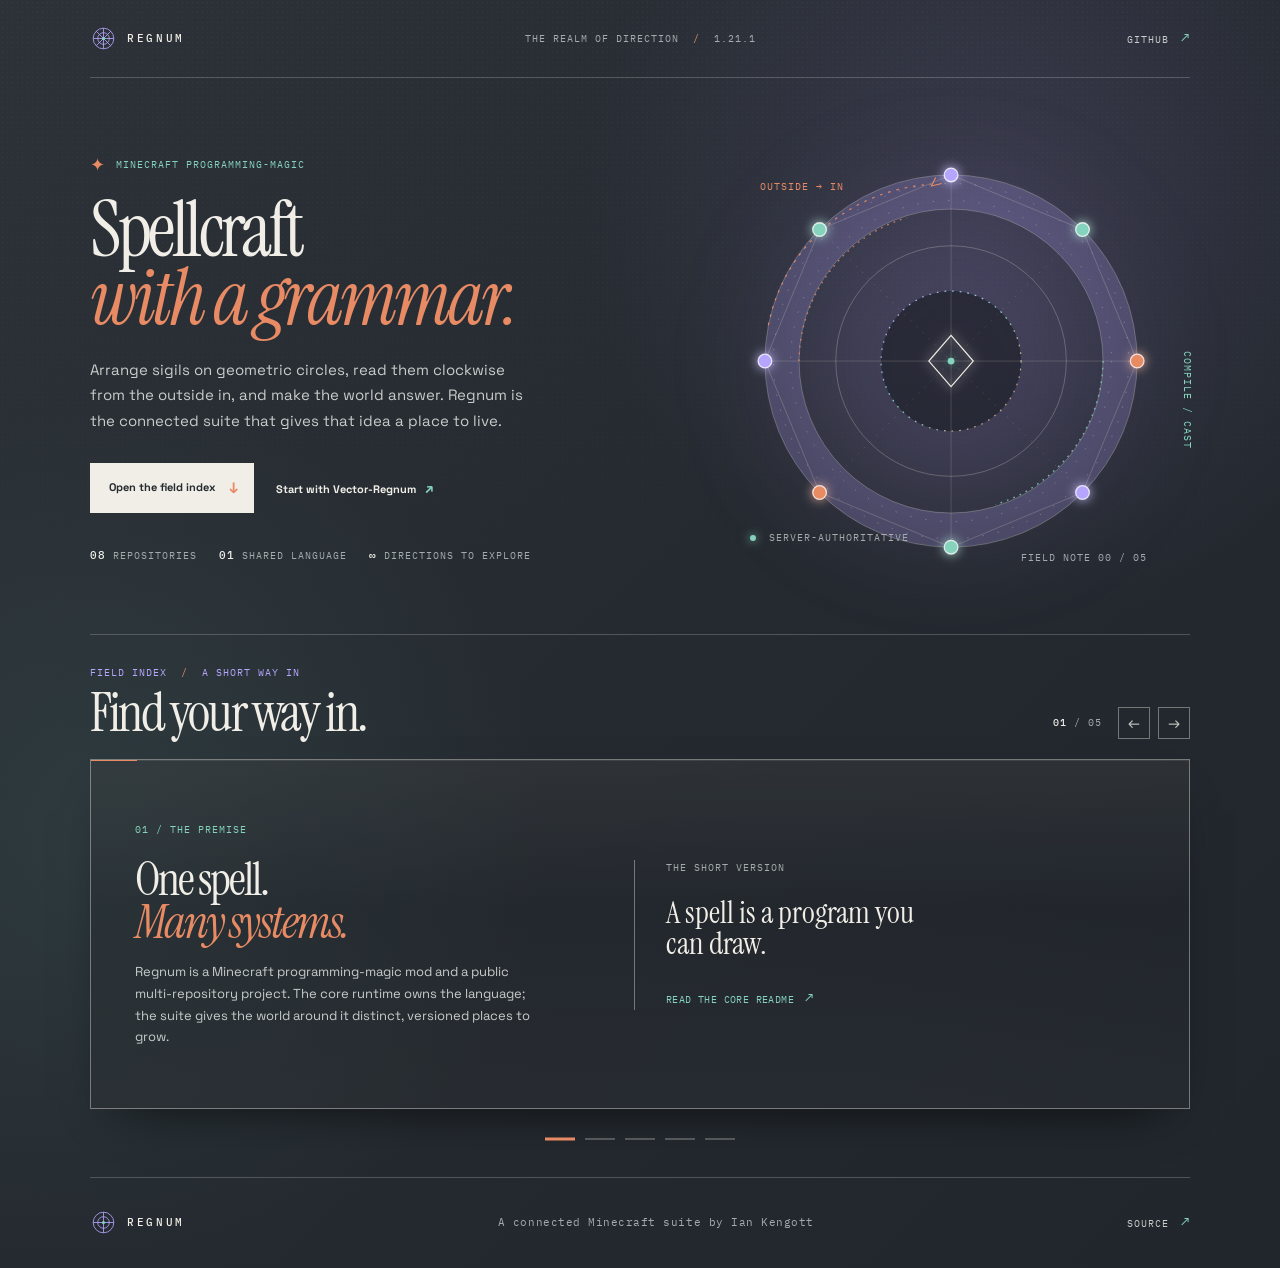
==== commit b0a93f60: "Fix companion grid and sharpen the hub's visual system - Fix broken companion links: three children " ====
--- a/index.html
+++ b/index.html
@@ -9,7 +9,23 @@
       content="Regnum — a connected Minecraft programming-magic suite by Ian Kengott."
     />
     <title>Regnum — The Realm of Direction</title>
+    <link rel="canonical" href="https://iankengott.github.io/regnum-hub/" />
+    <meta property="og:type" content="website" />
+    <meta property="og:title" content="Regnum — The Realm of Direction" />
+    <meta
+      property="og:description"
+      content="A Minecraft programming-magic suite: draw a spell as a program, then cast it. Eight connected repositories, one shared language."
+    />
+    <meta property="og:url" content="https://iankengott.github.io/regnum-hub/" />
+    <meta property="og:image" content="https://iankengott.github.io/regnum-hub/og-image.png" />
+    <meta name="twitter:card" content="summary_large_image" />
     <link rel="icon" href="favicon.svg" type="image/svg+xml" />
+    <link rel="preconnect" href="https://fonts.googleapis.com" />
+    <link rel="preconnect" href="https://fonts.gstatic.com" crossorigin />
+    <link
+      rel="stylesheet"
+      href="https://fonts.googleapis.com/css2?family=IBM+Plex+Mono:wght@400;500&family=Instrument+Serif:ital@0;1&family=Space+Grotesk:wght@400;500;600;700&display=swap"
+    />
     <link rel="stylesheet" href="styles.css" />
   </head>
   <body>
@@ -75,12 +91,16 @@
                 </filter>
               </defs>
               <g class="circle-orbit" transform="translate(280 280)">
+                <circle class="orbit-band" r="198" />
                 <circle class="orbit-faint" r="218" />
                 <circle class="orbit-faint" r="178" />
+                <circle class="ring-spin orbit-ticks" r="208" />
+                <circle class="ring-spin-reverse orbit-ticks" r="188" />
                 <circle class="orbit-faint" r="135" />
                 <circle class="orbit-core" r="82" />
                 <path class="circle-cross" d="M-218 0h436M0-218v436" />
                 <path class="circle-diagonal" d="M-154-154 154 154M154-154-154 154" />
+                <path class="sigil-link" d="M0-218 154-154 218 0 154 154 0 218-154 154-218 0-154-154Z" />
                 <path class="circle-arc arc-copper" d="M-178 0a178 178 0 0 1 126-168" />
                 <path class="circle-arc arc-celadon" d="M178 0a178 178 0 0 1-126 168" />
                 <path class="direction-path" d="M-214-42c18-91 94-158 190-165" />
--- a/styles.css
+++ b/styles.css
@@ -1,13 +1,12 @@
-@import url('https://fonts.googleapis.com/css2?family=IBM+Plex+Mono:wght@400;500&family=Instrument+Serif:ital@0;1&family=Space+Grotesk:wght@400;500;600;700&display=swap');
-
 :root {
-  --ink: #0d1215;
-  --ink-deep: #080c0f;
-  --paper: #eee8da;
-  --muted: #9ba6a4;
-  --quiet: #667370;
-  --line: rgba(238, 232, 218, 0.14);
-  --line-strong: rgba(238, 232, 218, 0.28);
+  --ink: #252a30;
+  --ink-deep: #171b20;
+  --paper: #f0eee7;
+  --muted: #c8ccca;
+  --quiet: #a3abac;
+  --line: rgba(240, 238, 231, 0.22);
+  --line-strong: rgba(240, 238, 231, 0.4);
+  --surface: rgba(240, 238, 231, 0.045);
   --copper: #e88b64;
   --celadon: #85d3bd;
   --lilac: #b6a5ff;
@@ -25,9 +24,9 @@
   margin: 0;
   color: var(--paper);
   background:
-    radial-gradient(circle at 78% 16%, rgba(80, 65, 142, 0.16), transparent 26rem),
-    radial-gradient(circle at 9% 66%, rgba(40, 116, 102, 0.09), transparent 27rem),
-    var(--ink);
+    radial-gradient(circle at 78% 16%, rgba(143, 124, 199, 0.18), transparent 26rem),
+    radial-gradient(circle at 9% 66%, rgba(91, 158, 145, 0.13), transparent 27rem),
+    linear-gradient(135deg, #2c3238 0%, #252a30 50%, #20262c 100%);
   font-family: var(--body);
   font-size: 15px;
   line-height: 1.6;
@@ -40,8 +39,8 @@
   z-index: -1;
   pointer-events: none;
   content: '';
-  opacity: 0.2;
-  background-image: radial-gradient(rgba(238, 232, 218, 0.34) 0.5px, transparent 0.5px);
+  opacity: 0.14;
+  background-image: radial-gradient(rgba(240, 238, 231, 0.42) 0.5px, transparent 0.5px);
   background-size: 5px 5px;
   mask-image: linear-gradient(to bottom, black, transparent 78%);
 }
@@ -105,7 +104,7 @@
   text-transform: uppercase;
 }
 
-.header-note { margin: 0; color: var(--quiet); font-size: 9px; text-align: center; }
+.header-note { margin: 0; color: var(--quiet); font-size: 10px; text-align: center; }
 .header-note span { margin-inline: 7px; color: var(--copper); }
 .header-link { justify-self: end; color: var(--muted); transition: color 180ms ease; }
 .header-link:hover, .header-link:focus-visible, .footer-link:hover, .footer-link:focus-visible { color: var(--celadon); }
@@ -113,12 +112,12 @@
 
 .hero {
   display: grid;
-  grid-template-columns: minmax(0, 0.96fr) minmax(430px, 0.9fr);
+  grid-template-columns: minmax(0, 1fr) minmax(400px, 0.86fr);
   align-items: center;
-  gap: 7%;
-  min-height: 650px;
-  padding-top: 62px;
-  padding-bottom: 72px;
+  gap: 6%;
+  min-height: 520px;
+  padding-top: 44px;
+  padding-bottom: 34px;
 }
 
 .hero-copy { animation: rise 700ms ease both; }
@@ -127,9 +126,9 @@
 
 h1, h2, h3, p { margin-top: 0; }
 h1, h2, h3 { font-family: var(--display); font-weight: 400; letter-spacing: -0.045em; }
-h1 { max-width: 560px; margin-bottom: 22px; font-size: clamp(4.55rem, 8vw, 7.6rem); line-height: 0.83; }
+h1 { max-width: 560px; margin-bottom: 24px; font-size: clamp(3.9rem, 6vw, 5.9rem); line-height: 0.88; }
 h1 em, h2 em, h3 em { color: var(--copper); font-style: italic; }
-.hero-lede { max-width: 465px; margin-bottom: 28px; color: var(--muted); font-size: 15px; line-height: 1.72; }
+.hero-lede { max-width: 445px; margin-bottom: 30px; color: var(--muted); font-size: 15px; line-height: 1.7; }
 
 .hero-actions { display: flex; flex-wrap: wrap; align-items: center; gap: 22px; }
 .button { display: inline-flex; gap: 13px; align-items: center; padding: 12px 15px 12px 18px; border: 1px solid transparent; font-size: 11px; font-weight: 700; transition: background 180ms ease, border-color 180ms ease, color 180ms ease, transform 180ms ease; }
@@ -143,18 +142,23 @@
 .text-link { color: var(--paper); font-size: 11px; font-weight: 700; }
 .text-link span { margin-left: 6px; color: var(--celadon); font-size: 14px; }
 
-.hero-meta { display: flex; flex-wrap: wrap; gap: 13px 22px; margin-top: 49px; color: var(--quiet); font-size: 9px; }
+.hero-meta { display: flex; flex-wrap: wrap; gap: 13px 22px; margin-top: 34px; color: var(--quiet); font-size: 10px; }
 .hero-meta span { display: inline-flex; gap: 7px; align-items: center; }
 .hero-meta strong { color: var(--paper); font-size: 11px; font-weight: 500; }
 
-.hero-figure { position: relative; display: grid; place-items: center; min-height: 500px; animation: figure-in 950ms 100ms ease both; }
-.hero-figure::before { position: absolute; width: 64%; aspect-ratio: 1; border-radius: 50%; background: rgba(109, 83, 177, 0.14); content: ''; filter: blur(62px); }
-.magic-circle { position: relative; width: min(100%, 535px); animation: float 8s ease-in-out infinite; }
-.orbit-faint { fill: none; stroke: rgba(238, 232, 218, 0.15); stroke-width: 1; stroke-dasharray: 1 10; }
-.orbit-core { fill: rgba(13, 18, 21, 0.62); stroke: url(#ringGradient); stroke-width: 1.2; stroke-dasharray: 2 7; }
-.circle-cross { fill: none; stroke: rgba(238, 232, 218, 0.1); stroke-width: 1; }
-.circle-diagonal { fill: none; stroke: rgba(238, 232, 218, 0.1); stroke-width: 1; stroke-dasharray: 2 8; }
-.circle-arc { fill: none; stroke-width: 1.3; stroke-dasharray: 2 6; }
+.hero-figure { position: relative; display: grid; place-items: center; min-height: 470px; animation: figure-in 950ms 100ms ease both; }
+.hero-figure::before { position: absolute; width: 64%; aspect-ratio: 1; border-radius: 50%; background: rgba(143, 124, 199, 0.2); content: ''; filter: blur(62px); }
+.magic-circle { position: relative; width: min(100%, 500px); animation: float 8s ease-in-out infinite; }
+.orbit-faint { fill: none; stroke: rgba(238, 232, 218, 0.3); stroke-width: 1; }
+.orbit-ticks { fill: none; stroke: rgba(238, 232, 218, 0.38); stroke-width: 1; stroke-dasharray: 1.5 16.5; }
+.orbit-band { fill: none; stroke: rgba(182, 165, 255, 0.22); stroke-width: 40; }
+.sigil-link { fill: none; stroke: rgba(238, 232, 218, 0.24); stroke-width: 1; }
+.orbit-core { fill: rgba(23, 27, 32, 0.58); stroke: url(#ringGradient); stroke-width: 1.4; stroke-dasharray: 2 7; }
+.circle-cross { fill: none; stroke: rgba(238, 232, 218, 0.2); stroke-width: 1; }
+.circle-diagonal { fill: none; stroke: rgba(238, 232, 218, 0.16); stroke-width: 1; stroke-dasharray: 2 8; }
+.circle-arc { fill: none; stroke-width: 1.6; stroke-dasharray: 2 6; }
+.ring-spin { transform-box: fill-box; transform-origin: center; animation: spin 90s linear infinite; }
+.ring-spin-reverse { transform-box: fill-box; transform-origin: center; animation: spin 130s linear infinite reverse; }
 .arc-copper { stroke: rgba(232, 139, 100, 0.8); }
 .arc-celadon { stroke: rgba(133, 211, 189, 0.8); }
 .direction-path { fill: none; stroke: var(--copper); stroke-width: 1.3; stroke-dasharray: 3 7; }
@@ -165,34 +169,51 @@
 .sigil-copper { fill: var(--copper); }
 .center-mark { fill: none; stroke: var(--paper); stroke-width: 1.4; }
 .center-dot { fill: var(--celadon); }
-.figure-annotation { position: absolute; z-index: 1; color: var(--quiet); font-size: 9px; }
+.figure-annotation { position: absolute; z-index: 1; color: var(--quiet); font-size: 10px; }
 .annotation-top { top: 57px; left: 10%; color: var(--copper); }
 .annotation-right { top: 48%; right: -1%; color: var(--celadon); writing-mode: vertical-rl; }
 .annotation-bottom { bottom: 54px; left: 8%; }
 .pulse-dot { display: inline-block; width: 6px; height: 6px; margin-right: 6px; border-radius: 50%; background: var(--celadon); box-shadow: 0 0 10px var(--celadon); }
-.figure-index { position: absolute; right: 9%; bottom: 34px; color: var(--quiet); font-size: 9px; }
+.figure-index { position: absolute; right: 9%; bottom: 34px; color: var(--quiet); font-size: 10px; }
 
 .index-section { padding: 0 0 28px; border-top: 1px solid var(--line); }
 .index-heading { display: flex; justify-content: space-between; align-items: end; gap: 30px; padding: 30px 0 20px; }
-.section-label { margin: 0 0 8px; color: var(--lilac); font-size: 9px; }
+.section-label { margin: 0 0 8px; color: var(--lilac); font-size: 10px; }
 .section-label span { margin-inline: 7px; color: var(--copper); }
 h2 { margin-bottom: 0; font-size: clamp(2.35rem, 4.2vw, 4rem); line-height: 0.92; }
 .carousel-controls { display: flex; align-items: center; gap: 8px; }
-.carousel-counter { margin-right: 8px; color: var(--quiet); font-size: 9px; }
+.carousel-counter { margin-right: 8px; color: var(--quiet); font-size: 10px; }
 .carousel-counter strong { color: var(--paper); font-weight: 500; }
 .carousel-arrow { display: grid; width: 32px; height: 32px; place-items: center; padding: 0; border: 1px solid var(--line-strong); color: var(--muted); background: transparent; cursor: pointer; transition: border-color 180ms ease, color 180ms ease, background 180ms ease; }
 .carousel-arrow:hover, .carousel-arrow:focus-visible { border-color: var(--celadon); color: var(--ink); background: var(--celadon); }
 
-.carousel { overflow: hidden; border: 1px solid var(--line); background: rgba(6, 11, 14, 0.32); }
+.carousel {
+  position: relative;
+  overflow: hidden;
+  border: 1px solid var(--line-strong);
+  background:
+    linear-gradient(180deg, rgba(240, 238, 231, 0.075), rgba(240, 238, 231, 0.025) 42%, rgba(240, 238, 231, 0.045)),
+    rgba(20, 24, 29, 0.32);
+  box-shadow: inset 0 1px 0 rgba(240, 238, 231, 0.09), 0 22px 50px -30px rgba(0, 0, 0, 0.85);
+}
+.carousel::after {
+  position: absolute;
+  top: 0;
+  left: 0;
+  width: 46px;
+  height: 1px;
+  background: var(--copper);
+  content: '';
+}
 .carousel-track { display: flex; transition: transform 500ms cubic-bezier(0.22, 0.75, 0.2, 1); will-change: transform; }
-.slide { display: grid; grid-template-columns: minmax(0, 0.88fr) minmax(330px, 1.12fr); flex: 0 0 100%; gap: 9%; min-height: 312px; padding: 38px 42px 36px; }
+.slide { display: grid; grid-template-columns: minmax(0, 0.9fr) minmax(330px, 1.1fr); flex: 0 0 100%; gap: 8%; min-height: 348px; padding: 40px 44px 38px; }
 .slide-main { display: flex; flex-direction: column; justify-content: center; }
-.slide-kicker { margin: 0 0 22px; color: var(--celadon); font-size: 9px; }
-h3 { margin: 0 0 18px; font-size: clamp(3rem, 5vw, 5rem); line-height: 0.84; }
+.slide-kicker { margin: 0 0 20px; color: var(--celadon); font-size: 10px; }
+h3 { margin: 0 0 18px; font-size: clamp(2.5rem, 3.7vw, 3.65rem); line-height: 0.9; }
 .slide-main > p:last-child { max-width: 410px; margin: 0; color: var(--muted); font-size: 13px; line-height: 1.67; }
-.slide-aside, .process-steps, .repo-stack, .companion-list, .direction-note { align-self: center; }
+.slide-aside, .process-steps, .repo-stack, .companion-list, .direction-note { align-self: center; width: 100%; }
 .slide-aside { padding-left: 31px; border-left: 1px solid var(--line-strong); }
-.aside-label { margin-bottom: 25px; color: var(--quiet); font-size: 9px; }
+.aside-label { margin-bottom: 22px; color: var(--quiet); font-size: 10px; }
 .aside-quote { max-width: 280px; margin-bottom: 27px; color: var(--paper); font-family: var(--display); font-size: 31px; line-height: 0.98; }
 .inline-link { color: var(--celadon); font-family: var(--mono); font-size: 10px; letter-spacing: 0.04em; text-transform: uppercase; }
 .inline-link span { margin-left: 5px; font-size: 14px; }
@@ -201,42 +222,55 @@
 .process-step { display: grid; grid-template-columns: 38px 1fr; gap: 15px; align-items: start; padding: 14px 0 16px; border-bottom: 1px solid var(--line); }
 .process-step:first-child { padding-top: 0; }
 .process-step:last-child { padding-bottom: 0; border-bottom: 0; }
-.process-step > span { color: var(--copper); font-size: 9px; }
+.process-step > span { color: var(--copper); font-size: 10px; }
 .process-step strong, .repo-row strong, .companion-list span { display: block; color: var(--paper); font-size: 13px; font-weight: 600; }
-.process-step small, .repo-row small, .companion-list small { display: block; margin-top: 3px; color: var(--muted); font-size: 11px; }
+.companion-list a:hover span, .companion-list a:focus-visible span { color: var(--celadon); }
+.process-step small, .repo-row small, .companion-list small { display: block; margin-top: 3px; color: var(--muted); font-size: 11.5px; }
 
 .repo-stack { display: grid; gap: 12px; }
-.repo-row { display: grid; grid-template-columns: 29px 1fr 20px; gap: 12px; align-items: center; padding: 17px 18px; border: 1px solid var(--line); background: rgba(20, 29, 29, 0.35); transition: border-color 180ms ease, background 180ms ease, transform 180ms ease; }
-.repo-row:hover, .repo-row:focus-visible { border-color: var(--celadon); background: rgba(25, 45, 42, 0.55); transform: translateX(3px); }
+.repo-row { display: grid; grid-template-columns: 29px 1fr 20px; gap: 12px; align-items: center; padding: 17px 18px; border: 1px solid var(--line); background: rgba(235, 238, 234, 0.06); transition: border-color 180ms ease, background 180ms ease, transform 180ms ease; }
+.repo-row:hover, .repo-row:focus-visible { border-color: var(--celadon); background: rgba(133, 211, 189, 0.12); transform: translateX(3px); }
 .repo-row-featured { border-color: rgba(182, 165, 255, 0.4); }
-.repo-row-number { color: var(--copper); font-size: 9px; }
+.repo-row-number { color: var(--copper); font-size: 10px; }
 .repo-row b, .companion-list b { color: var(--celadon); font-size: 16px; font-weight: 400; text-align: right; }
 
-.companion-list { display: grid; grid-template-columns: repeat(2, minmax(0, 1fr)); gap: 0 28px; }
-.companion-list a { display: grid; grid-template-columns: 1fr 15px; align-items: center; padding: 12px 0; border-bottom: 1px solid var(--line); transition: color 180ms ease, padding 180ms ease; }
+.companion-list { display: grid; grid-template-columns: repeat(2, minmax(0, 1fr)); gap: 0 30px; }
+.companion-list a {
+  display: grid;
+  grid-template-areas: 'name arrow' 'desc arrow';
+  grid-template-columns: minmax(0, 1fr) 16px;
+  align-items: center;
+  padding: 10px 0;
+  border-bottom: 1px solid var(--line);
+  transition: color 180ms ease, padding 180ms ease;
+}
 .companion-list a:hover, .companion-list a:focus-visible { padding-left: 7px; color: var(--celadon); }
 .companion-list a:nth-last-child(-n + 2) { border-bottom: 0; }
-.companion-list small { font-size: 10px; }
-
-.direction-note { padding-left: 31px; border-left: 1px solid var(--line-strong); }
+.companion-list span { grid-area: name; }
+.companion-list small { grid-area: desc; font-size: 10.5px; }
+.companion-list b { grid-area: arrow; align-self: center; }
+
+.direction-note { display: grid; justify-items: start; padding-left: 31px; border-left: 1px solid var(--line-strong); }
 .direction-line { display: block; width: 42px; height: 1px; margin-bottom: 18px; background: var(--copper); }
-.direction-note p { margin-bottom: 27px; color: var(--muted); font-size: 13px; line-height: 1.7; }
-.direction-note strong { color: var(--celadon); font-size: 9px; font-weight: 400; }
-
-.carousel-dots { display: flex; justify-content: center; gap: 8px; padding-top: 18px; }
-.carousel-dots button { width: 27px; height: 18px; padding: 8px 0; border: 0; background: transparent; cursor: pointer; }
-.carousel-dots button span { display: block; height: 1px; background: var(--line-strong); transition: background 180ms ease, transform 180ms ease; }
-.carousel-dots button[aria-selected="true"] span { background: var(--copper); transform: scaleY(2); }
+.direction-note p { margin-bottom: 26px; color: var(--paper); font-family: var(--display); font-size: 30px; line-height: 1.5; }
+.direction-note strong { color: var(--celadon); font-size: 10px; font-weight: 400; }
+
+.carousel-dots { display: flex; justify-content: center; gap: 10px; padding-top: 20px; }
+.carousel-dots button { width: 30px; height: 20px; padding: 9px 0; border: 0; background: transparent; cursor: pointer; }
+.carousel-dots button span { display: block; height: 2px; background: rgba(240, 238, 231, 0.28); transition: background 180ms ease, transform 180ms ease; }
+.carousel-dots button:hover span { background: rgba(240, 238, 231, 0.6); }
+.carousel-dots button[aria-selected="true"] span { background: var(--copper); transform: scaleY(1.5); }
 
 .site-footer { display: grid; grid-template-columns: auto 1fr auto; gap: 24px; align-items: center; min-height: 91px; border-top: 1px solid var(--line); }
-.footer-note { justify-self: center; color: var(--quiet); font-size: 9px; letter-spacing: 0.05em; text-transform: none; }
-.footer-link { justify-self: end; color: var(--muted); font-size: 9px; }
+.footer-note { justify-self: center; color: var(--quiet); font-size: 10.5px; letter-spacing: 0.05em; text-transform: none; }
+.footer-link { justify-self: end; color: var(--muted); font-size: 10px; }
 
 *:focus-visible { outline: 1px solid var(--celadon); outline-offset: 4px; }
 
 @keyframes rise { from { opacity: 0; transform: translateY(15px); } to { opacity: 1; transform: translateY(0); } }
 @keyframes figure-in { from { opacity: 0; transform: scale(0.96) rotate(-2deg); } to { opacity: 1; transform: scale(1) rotate(0); } }
 @keyframes float { 0%, 100% { transform: translateY(0) rotate(0); } 50% { transform: translateY(-8px) rotate(1deg); } }
+@keyframes spin { from { transform: rotate(0deg); } to { transform: rotate(360deg); } }
 
 @media (max-width: 880px) {
   .hero { grid-template-columns: 1fr; gap: 0; min-height: auto; padding-top: 78px; }
@@ -254,11 +288,12 @@
   h1 { font-size: clamp(4rem, 18vw, 5.9rem); }
   .hero-lede { font-size: 14px; }
   .hero-meta { gap: 12px 16px; margin-top: 40px; }
-  .hero-figure { min-height: 330px; margin-top: 6px; }
-  .annotation-top { top: 19px; left: 0; }
-  .annotation-right { right: -8px; }
-  .annotation-bottom { bottom: 20px; left: 0; }
-  .figure-index { right: 0; bottom: 5px; }
+  .hero-figure { min-height: 320px; margin-top: 10px; }
+  .magic-circle { width: min(100%, 330px); }
+  .annotation-top { top: 4px; left: 0; }
+  .annotation-right { display: none; }
+  .annotation-bottom { bottom: 8px; left: 0; }
+  .figure-index { right: 0; bottom: -8px; }
   .index-heading { align-items: start; padding-top: 26px; }
   .carousel-controls { padding-top: 8px; }
   .carousel-counter { display: none; }
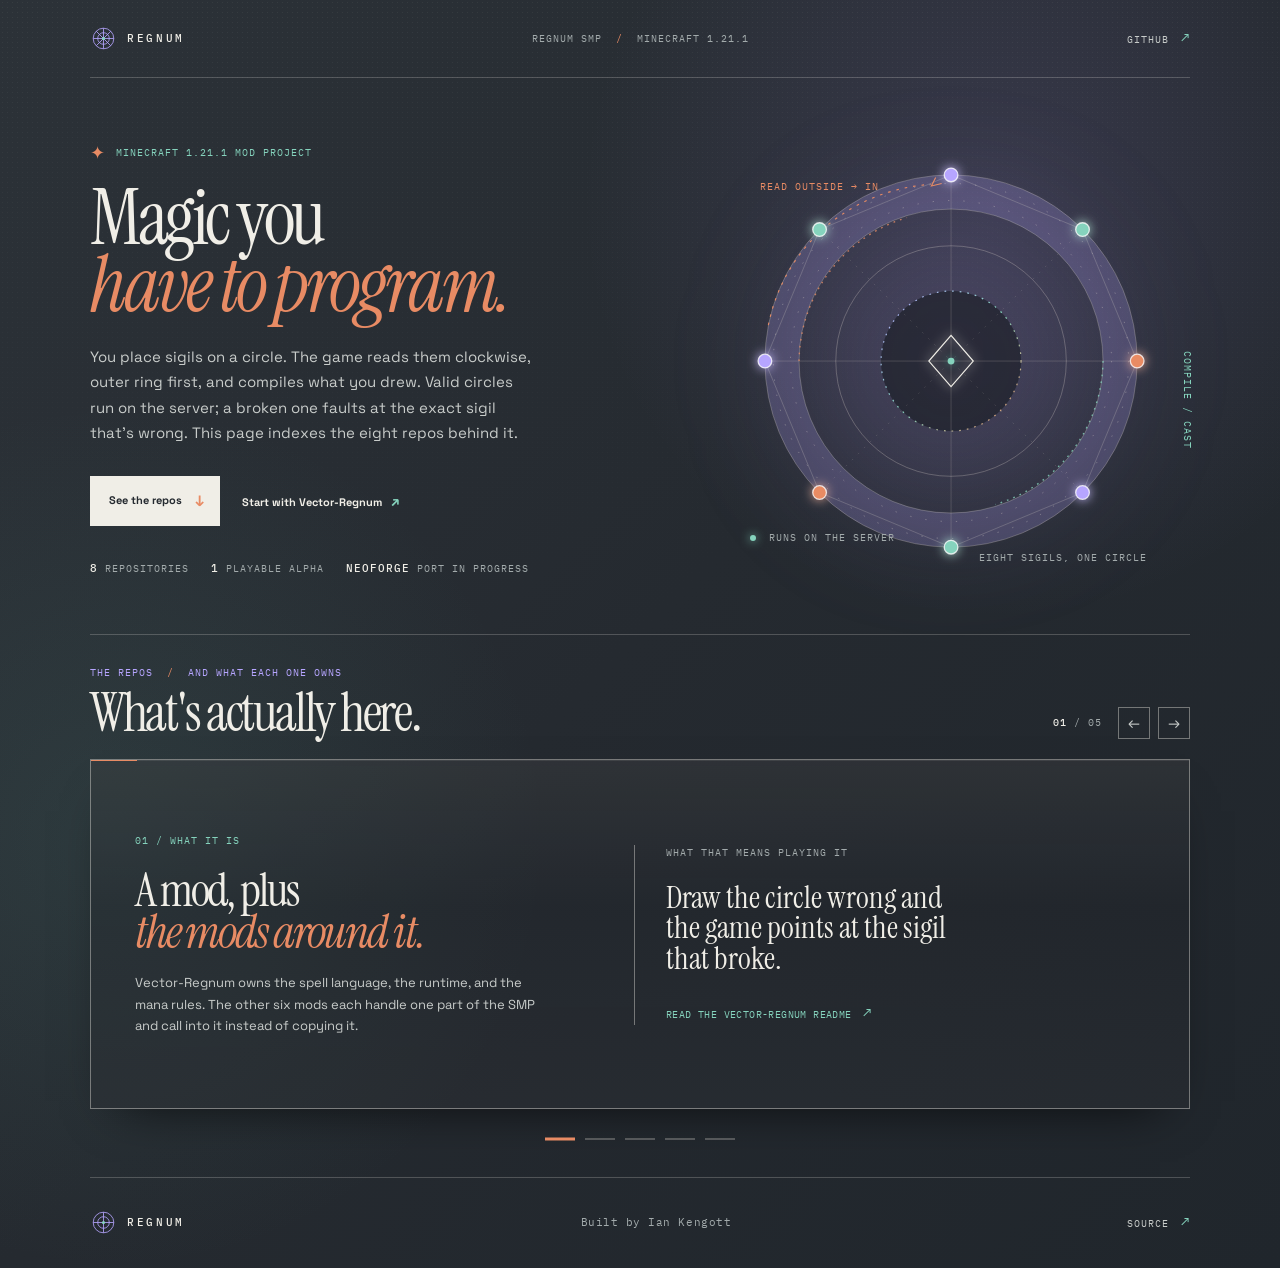
==== commit 293a8e5e: "Rewrite the copy in plain language The page was written in slogans - "Spellcraft with a grammar", "O" ====
--- a/index.html
+++ b/index.html
@@ -6,15 +6,15 @@
     <meta name="theme-color" content="#0d1215" />
     <meta
       name="description"
-      content="Regnum — a connected Minecraft programming-magic suite by Ian Kengott."
+      content="Regnum is a Minecraft mod where spells are programs you draw on circles. Eight repos, one playable Fabric alpha, a NeoForge port in progress."
     />
-    <title>Regnum — The Realm of Direction</title>
+    <title>Regnum — programming magic for Minecraft</title>
     <link rel="canonical" href="https://iankengott.github.io/regnum-hub/" />
     <meta property="og:type" content="website" />
-    <meta property="og:title" content="Regnum — The Realm of Direction" />
+    <meta property="og:title" content="Regnum — programming magic for Minecraft" />
     <meta
       property="og:description"
-      content="A Minecraft programming-magic suite: draw a spell as a program, then cast it. Eight connected repositories, one shared language."
+      content="A Minecraft mod where spells are programs you draw on circles. Eight repos, one playable Fabric alpha, a NeoForge port in progress."
     />
     <meta property="og:url" content="https://iankengott.github.io/regnum-hub/" />
     <meta property="og:image" content="https://iankengott.github.io/regnum-hub/og-image.png" />
@@ -42,7 +42,7 @@
           </span>
           <span>REGNUM</span>
         </a>
-        <p class="header-note">THE REALM OF DIRECTION <span>/</span> 1.21.1</p>
+        <p class="header-note">REGNUM SMP <span>/</span> MINECRAFT 1.21.1</p>
         <a class="header-link" href="https://github.com/iankengott/regnum-hub" target="_blank" rel="noreferrer">
           GitHub <span aria-hidden="true">↗</span>
         </a>
@@ -51,30 +51,30 @@
       <main id="top">
         <section class="hero" aria-labelledby="hero-title">
           <div class="hero-copy">
-            <p class="eyebrow"><span class="eyebrow-mark">✦</span> Minecraft programming-magic</p>
-            <h1 id="hero-title">Spellcraft<br /><em>with a grammar.</em></h1>
+            <p class="eyebrow"><span class="eyebrow-mark">✦</span> Minecraft 1.21.1 mod project</p>
+            <h1 id="hero-title">Magic you<br /><em>have to program.</em></h1>
             <p class="hero-lede">
-              Arrange sigils on geometric circles, read them clockwise from the outside in,
-              and make the world answer. Regnum is the connected suite that gives that idea
-              a place to live.
+              You place sigils on a circle. The game reads them clockwise, outer ring first,
+              and compiles what you drew. Valid circles run on the server; a broken one faults
+              at the exact sigil that's wrong. This page indexes the eight repos behind it.
             </p>
             <div class="hero-actions">
-              <a class="button button-primary" href="#index">Open the field index <span aria-hidden="true">↓</span></a>
+              <a class="button button-primary" href="#index">See the repos <span aria-hidden="true">↓</span></a>
               <a class="text-link" href="https://github.com/iankengott/vector-regnum" target="_blank" rel="noreferrer">
                 Start with Vector-Regnum <span aria-hidden="true">↗</span>
               </a>
             </div>
             <div class="hero-meta" aria-label="Project facts">
-              <span><strong>08</strong> repositories</span>
-              <span><strong>01</strong> shared language</span>
-              <span><strong>∞</strong> directions to explore</span>
-            </div>
-          </div>
-
-          <div class="hero-figure" aria-label="A stylized Regnum magic circle" role="img">
-            <div class="figure-annotation annotation-top">OUTSIDE → IN</div>
+              <span><strong>8</strong> repositories</span>
+              <span><strong>1</strong> playable alpha</span>
+              <span><strong>NeoForge</strong> port in progress</span>
+            </div>
+          </div>
+
+          <div class="hero-figure" aria-label="A Regnum spell circle with eight sigils" role="img">
+            <div class="figure-annotation annotation-top">READ OUTSIDE → IN</div>
             <div class="figure-annotation annotation-right">COMPILE / CAST</div>
-            <div class="figure-annotation annotation-bottom"><span class="pulse-dot"></span> server-authoritative</div>
+            <div class="figure-annotation annotation-bottom"><span class="pulse-dot"></span> runs on the server</div>
             <svg class="magic-circle" viewBox="0 0 560 560" aria-hidden="true">
               <defs>
                 <linearGradient id="ringGradient" x1="0" y1="0" x2="1" y2="1">
@@ -119,112 +119,112 @@
                 </g>
               </g>
             </svg>
-            <span class="figure-index">FIELD NOTE 00 / 05</span>
+            <span class="figure-index">EIGHT SIGILS, ONE CIRCLE</span>
           </div>
         </section>
 
         <section class="index-section" id="index" aria-labelledby="index-title">
           <div class="index-heading">
             <div>
-              <p class="section-label">FIELD INDEX <span>/</span> A SHORT WAY IN</p>
-              <h2 id="index-title">Find your way in.</h2>
+              <p class="section-label">THE REPOS <span>/</span> AND WHAT EACH ONE OWNS</p>
+              <h2 id="index-title">What's actually here.</h2>
             </div>
             <div class="carousel-controls">
               <span class="carousel-counter" aria-live="polite"><strong id="current-slide">01</strong> / <span id="slide-count">05</span></span>
-              <button class="carousel-arrow" type="button" data-carousel="prev" aria-label="Previous field note">←</button>
-              <button class="carousel-arrow" type="button" data-carousel="next" aria-label="Next field note">→</button>
-            </div>
-          </div>
-
-          <div class="carousel" role="region" aria-roledescription="carousel" aria-label="Regnum field index">
+              <button class="carousel-arrow" type="button" data-carousel="prev" aria-label="Previous section">←</button>
+              <button class="carousel-arrow" type="button" data-carousel="next" aria-label="Next section">→</button>
+            </div>
+          </div>
+
+          <div class="carousel" role="region" aria-roledescription="carousel" aria-label="Regnum project sections">
             <div class="carousel-track" id="carousel-track">
               <article class="slide slide-premise" role="group" aria-roledescription="slide" aria-label="1 of 5">
                 <div class="slide-main">
-                  <p class="slide-kicker">01 / THE PREMISE</p>
-                  <h3>One spell.<br /><em>Many systems.</em></h3>
+                  <p class="slide-kicker">01 / WHAT IT IS</p>
+                  <h3>A mod, plus<br /><em>the mods around it.</em></h3>
                   <p>
-                    Regnum is a Minecraft programming-magic mod and a public multi-repository
-                    project. The core runtime owns the language; the suite gives the world
-                    around it distinct, versioned places to grow.
+                    Vector-Regnum owns the spell language, the runtime, and the mana rules.
+                    The other six mods each handle one part of the SMP and call into it
+                    instead of copying it.
                   </p>
                 </div>
                 <div class="slide-aside">
-                  <p class="aside-label">The short version</p>
-                  <p class="aside-quote">A spell is a program you can draw.</p>
-                  <a class="inline-link" href="https://github.com/iankengott/vector-regnum" target="_blank" rel="noreferrer">Read the core README <span aria-hidden="true">↗</span></a>
+                  <p class="aside-label">What that means playing it</p>
+                  <p class="aside-quote">Draw the circle wrong and the game points at the sigil that broke.</p>
+                  <a class="inline-link" href="https://github.com/iankengott/vector-regnum" target="_blank" rel="noreferrer">Read the Vector-Regnum README <span aria-hidden="true">↗</span></a>
                 </div>
               </article>
 
               <article class="slide slide-process" role="group" aria-roledescription="slide" aria-label="2 of 5" aria-hidden="true">
                 <div class="slide-main">
-                  <p class="slide-kicker">02 / THE GRAMMAR</p>
-                  <h3>Author.<br />Compile. <em>Cast.</em></h3>
-                  <p>Every direction starts at the circle. The language makes the order visible, the runtime makes the limits real.</p>
-                </div>
-                <div class="process-steps" aria-label="The Regnum casting process">
-                  <div class="process-step"><span>01</span><div><strong>Author</strong><small>Place sigils on a circle.</small></div></div>
-                  <div class="process-step"><span>02</span><div><strong>Compile</strong><small>Type-check, price, and bound it.</small></div></div>
-                  <div class="process-step"><span>03</span><div><strong>Cast</strong><small>Let the server make it real.</small></div></div>
+                  <p class="slide-kicker">02 / HOW CASTING WORKS</p>
+                  <h3>Draw it,<br /><em>then run it.</em></h3>
+                  <p>The circle is the source code. Compiling checks the types, prices the mana, and sets the limits before anything touches the world.</p>
+                </div>
+                <div class="process-steps" aria-label="How a Regnum spell gets cast">
+                  <div class="process-step"><span>01</span><div><strong>Draw</strong><small>Put sigils on the rings, in order.</small></div></div>
+                  <div class="process-step"><span>02</span><div><strong>Compile</strong><small>Type-check it and work out the cost.</small></div></div>
+                  <div class="process-step"><span>03</span><div><strong>Cast</strong><small>The server runs it — or faults.</small></div></div>
                 </div>
               </article>
 
               <article class="slide slide-core" role="group" aria-roledescription="slide" aria-label="3 of 5" aria-hidden="true">
                 <div class="slide-main">
-                  <p class="slide-kicker">03 / CORE &amp; REFERENCE</p>
-                  <h3>Start at<br /><em>the source.</em></h3>
-                  <p>Two repositories hold the active runtime and the frozen reference that proves where it came from.</p>
+                  <p class="slide-kicker">03 / THE TWO MAIN REPOS</p>
+                  <h3>Start<br /><em>here.</em></h3>
+                  <p>One is where the work happens now. The other is the Fabric build it grew out of, kept exactly as it was.</p>
                 </div>
                 <div class="repo-stack">
                   <a class="repo-row repo-row-featured" href="https://github.com/iankengott/vector-regnum" target="_blank" rel="noreferrer">
-                    <span class="repo-row-number">01</span><span><strong>Vector-Regnum</strong><small>Active core · NeoForge 1.21.1 target</small></span><b aria-hidden="true">↗</b>
+                    <span class="repo-row-number">01</span><span><strong>Vector-Regnum</strong><small>Active · porting to NeoForge 1.21.1</small></span><b aria-hidden="true">↗</b>
                   </a>
                   <a class="repo-row" href="https://github.com/iankengott/vector-regnum-fabric-legacy" target="_blank" rel="noreferrer">
-                    <span class="repo-row-number">02</span><span><strong>Vector-Regnum Fabric Legacy</strong><small>Archived reference · playable Fabric alpha</small></span><b aria-hidden="true">↗</b>
+                    <span class="repo-row-number">02</span><span><strong>Vector-Regnum Fabric Legacy</strong><small>Frozen · the playable 1.21.1 alpha</small></span><b aria-hidden="true">↗</b>
                   </a>
                 </div>
               </article>
 
               <article class="slide slide-companions" role="group" aria-roledescription="slide" aria-label="4 of 5" aria-hidden="true">
                 <div class="slide-main">
-                  <p class="slide-kicker">04 / COMPANION PROJECTS</p>
-                  <h3>Every piece<br /><em>has a place.</em></h3>
-                  <p>Follow the part of the SMP you want to shape. Each project owns a narrow system and connects through the suite.</p>
+                  <p class="slide-kicker">04 / THE OTHER SIX</p>
+                  <h3>The rest of<br /><em>the SMP.</em></h3>
+                  <p>Each one owns a narrow system and talks to Vector-Regnum through its API. All six are scaffolds so far — the design is further along than the code.</p>
                 </div>
                 <div class="companion-list">
-                  <a href="https://github.com/iankengott/regnum-origins" target="_blank" rel="noreferrer"><span>Origins</span><small>Identity &amp; body traits</small><b aria-hidden="true">↗</b></a>
-                  <a href="https://github.com/iankengott/regnum-combat" target="_blank" rel="noreferrer"><span>Combat</span><small>Precision melee &amp; disruption</small><b aria-hidden="true">↗</b></a>
-                  <a href="https://github.com/iankengott/regnum-progression" target="_blank" rel="noreferrer"><span>Progression</span><small>Classes &amp; skill trees</small><b aria-hidden="true">↗</b></a>
-                  <a href="https://github.com/iankengott/regnum-world-story" target="_blank" rel="noreferrer"><span>World &amp; Story</span><small>Lore, dimensions &amp; ecology</small><b aria-hidden="true">↗</b></a>
-                  <a href="https://github.com/iankengott/regnum-administration" target="_blank" rel="noreferrer"><span>Administration</span><small>Permissioned control surfaces</small><b aria-hidden="true">↗</b></a>
-                  <a href="https://github.com/iankengott/regnum-smp-modpack" target="_blank" rel="noreferrer"><span>SMP Modpack</span><small>Distribution &amp; integration</small><b aria-hidden="true">↗</b></a>
+                  <a href="https://github.com/iankengott/regnum-origins" target="_blank" rel="noreferrer"><span>Origins</span><small>Body traits, and your one element</small><b aria-hidden="true">↗</b></a>
+                  <a href="https://github.com/iankengott/regnum-combat" target="_blank" rel="noreferrer"><span>Combat</span><small>Melee, parries, spell disruption</small><b aria-hidden="true">↗</b></a>
+                  <a href="https://github.com/iankengott/regnum-progression" target="_blank" rel="noreferrer"><span>Progression</span><small>Classes, levels, skill trees</small><b aria-hidden="true">↗</b></a>
+                  <a href="https://github.com/iankengott/regnum-world-story" target="_blank" rel="noreferrer"><span>World &amp; Story</span><small>Lore, dimensions, world state</small><b aria-hidden="true">↗</b></a>
+                  <a href="https://github.com/iankengott/regnum-administration" target="_blank" rel="noreferrer"><span>Administration</span><small>Admin tools and server controls</small><b aria-hidden="true">↗</b></a>
+                  <a href="https://github.com/iankengott/regnum-smp-modpack" target="_blank" rel="noreferrer"><span>SMP Modpack</span><small>The mod list and the pack itself</small><b aria-hidden="true">↗</b></a>
                 </div>
               </article>
 
               <article class="slide slide-direction" role="group" aria-roledescription="slide" aria-label="5 of 5" aria-hidden="true">
                 <div class="slide-main">
-                  <p class="slide-kicker">05 / THE DIRECTION</p>
-                  <h3>From a playable<br /><em>alpha to an SMP.</em></h3>
+                  <p class="slide-kicker">05 / WHERE IT STANDS</p>
+                  <h3>Playable,<br /><em>not released.</em></h3>
                   <p>
-                    The verified Fabric alpha is now the migration reference. Active development
-                    moves toward NeoForge 1.21.1, then outward into identity, elements, progression,
-                    world story, and a reproducible pack.
+                    The Fabric alpha runs: typed execution, the circle editor, mana and crystals,
+                    the field manual, multiplayer rules, automation, and the effects layer. That
+                    build is frozen now. Porting all of it to NeoForge is the current job.
                   </p>
                 </div>
                 <div class="direction-note">
                   <span class="direction-line"></span>
-                  <p><strong>Current target</strong><br />NeoForge 1.21.1</p>
-                  <a class="button button-outline" href="https://github.com/iankengott" target="_blank" rel="noreferrer">View all on GitHub <span aria-hidden="true">↗</span></a>
-                </div>
-              </article>
-            </div>
-          </div>
-
-          <div class="carousel-dots" role="tablist" aria-label="Choose a field note">
-            <button type="button" role="tab" aria-selected="true" aria-label="Show field note 1" data-slide-to="0"><span></span></button>
-            <button type="button" role="tab" aria-selected="false" aria-label="Show field note 2" data-slide-to="1"><span></span></button>
-            <button type="button" role="tab" aria-selected="false" aria-label="Show field note 3" data-slide-to="2"><span></span></button>
-            <button type="button" role="tab" aria-selected="false" aria-label="Show field note 4" data-slide-to="3"><span></span></button>
-            <button type="button" role="tab" aria-selected="false" aria-label="Show field note 5" data-slide-to="4"><span></span></button>
+                  <p><strong>Working on</strong><br />The NeoForge 1.21.1 port</p>
+                  <a class="button button-outline" href="https://github.com/iankengott" target="_blank" rel="noreferrer">All repos on GitHub <span aria-hidden="true">↗</span></a>
+                </div>
+              </article>
+            </div>
+          </div>
+
+          <div class="carousel-dots" role="tablist" aria-label="Choose a section">
+            <button type="button" role="tab" aria-selected="true" aria-label="Show section 1" data-slide-to="0"><span></span></button>
+            <button type="button" role="tab" aria-selected="false" aria-label="Show section 2" data-slide-to="1"><span></span></button>
+            <button type="button" role="tab" aria-selected="false" aria-label="Show section 3" data-slide-to="2"><span></span></button>
+            <button type="button" role="tab" aria-selected="false" aria-label="Show section 4" data-slide-to="3"><span></span></button>
+            <button type="button" role="tab" aria-selected="false" aria-label="Show section 5" data-slide-to="4"><span></span></button>
           </div>
         </section>
       </main>
@@ -236,7 +236,7 @@
           </span>
           <span>REGNUM</span>
         </a>
-        <span class="footer-note">A connected Minecraft suite by Ian Kengott</span>
+        <span class="footer-note">Built by Ian Kengott</span>
         <a class="footer-link" href="https://github.com/iankengott/regnum-hub" target="_blank" rel="noreferrer">Source <span aria-hidden="true">↗</span></a>
       </footer>
     </div>
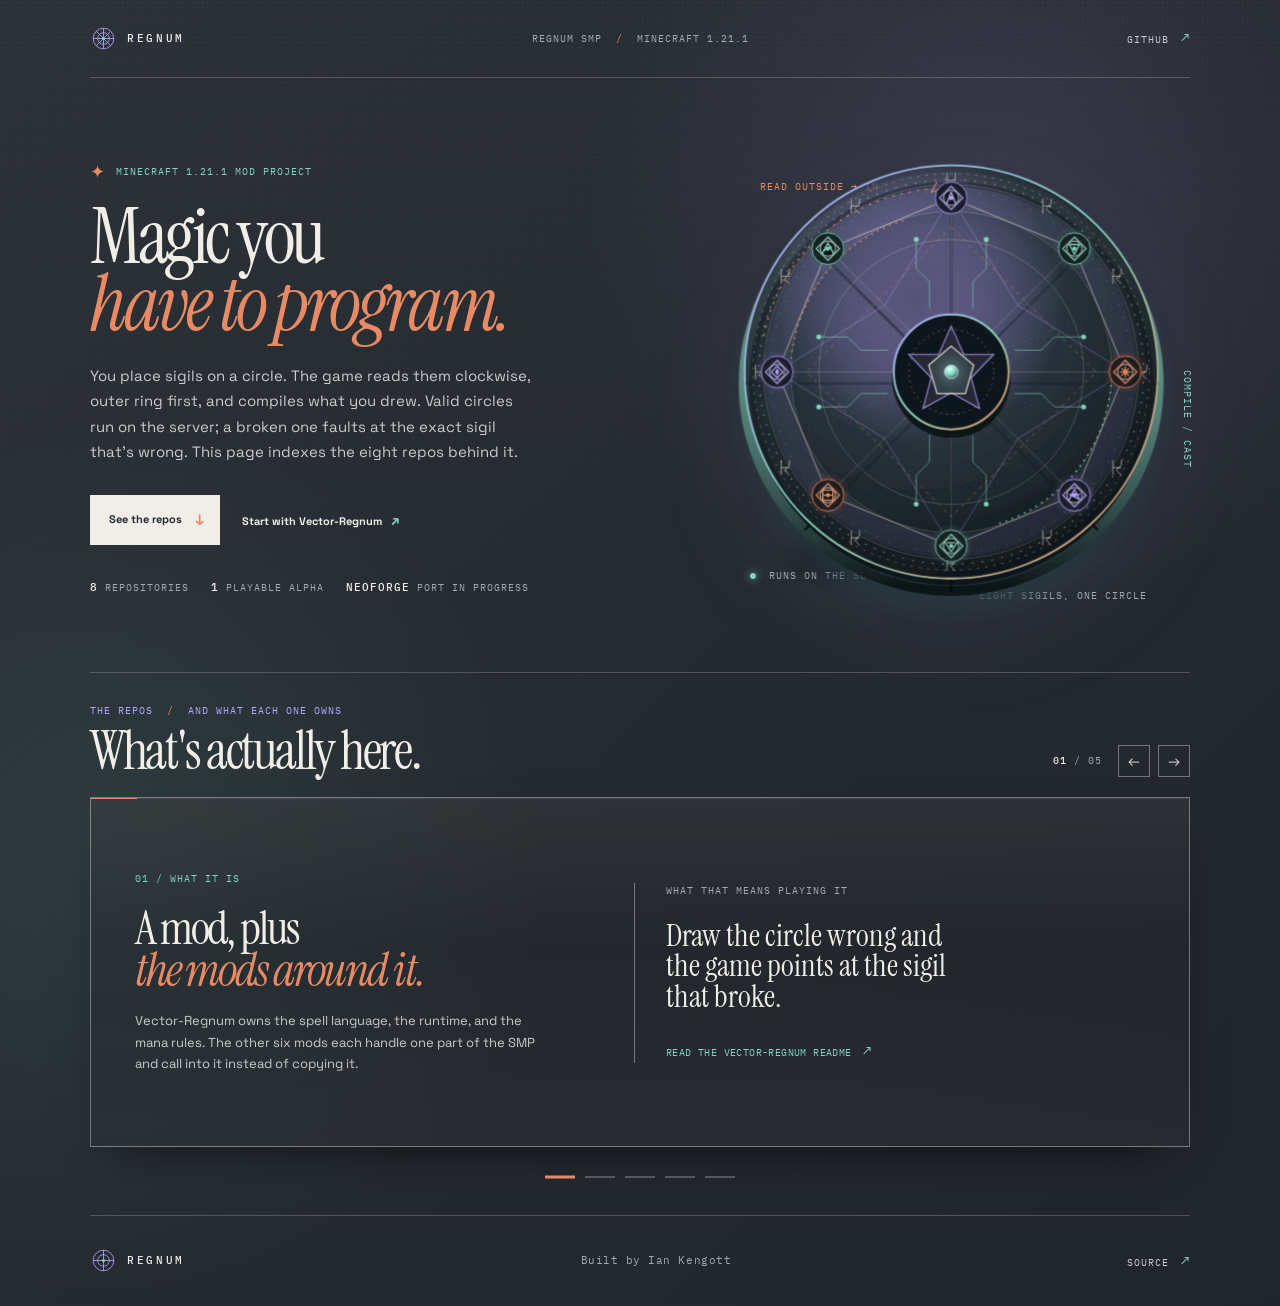
==== commit 73b9a3d9: "Make the spell circle intricate and dimensional" ====
--- a/index.html
+++ b/index.html
@@ -75,47 +75,135 @@
             <div class="figure-annotation annotation-top">READ OUTSIDE → IN</div>
             <div class="figure-annotation annotation-right">COMPILE / CAST</div>
             <div class="figure-annotation annotation-bottom"><span class="pulse-dot"></span> runs on the server</div>
-            <svg class="magic-circle" viewBox="0 0 560 560" aria-hidden="true">
+            <svg class="magic-circle" viewBox="0 0 620 620" aria-hidden="true">
               <defs>
                 <linearGradient id="ringGradient" x1="0" y1="0" x2="1" y2="1">
                   <stop offset="0" stop-color="#b6a5ff" />
                   <stop offset="0.5" stop-color="#85d3bd" />
                   <stop offset="1" stop-color="#e88b64" />
                 </linearGradient>
+                <radialGradient id="discGradient" cx="42%" cy="32%" r="68%">
+                  <stop offset="0" stop-color="#b6a5ff" stop-opacity="0.15" />
+                  <stop offset="0.52" stop-color="#263139" stop-opacity="0.75" />
+                  <stop offset="1" stop-color="#10161a" stop-opacity="0.96" />
+                </radialGradient>
+                <linearGradient id="edgeGradient" x1="0" y1="0" x2="0" y2="1">
+                  <stop offset="0" stop-color="#eee8da" stop-opacity="0.1" />
+                  <stop offset="0.45" stop-color="#85d3bd" stop-opacity="0.5" />
+                  <stop offset="1" stop-color="#0a0f12" stop-opacity="0.95" />
+                </linearGradient>
+                <radialGradient id="focusGradient" cx="38%" cy="30%" r="68%">
+                  <stop offset="0" stop-color="#fff" />
+                  <stop offset="0.18" stop-color="#b8fff0" />
+                  <stop offset="0.62" stop-color="#85d3bd" />
+                  <stop offset="1" stop-color="#3f6f68" />
+                </radialGradient>
                 <filter id="softGlow" x="-50%" y="-50%" width="200%" height="200%">
-                  <feGaussianBlur stdDeviation="6" result="blur" />
+                  <feGaussianBlur stdDeviation="4" result="blur" />
                   <feMerge>
                     <feMergeNode in="blur" />
                     <feMergeNode in="SourceGraphic" />
                   </feMerge>
                 </filter>
+                <filter id="deepShadow" x="-40%" y="-40%" width="180%" height="200%">
+                  <feGaussianBlur in="SourceAlpha" stdDeviation="10" result="blur" />
+                  <feOffset dy="18" result="offset" />
+                  <feColorMatrix in="offset" type="matrix" values="0 0 0 0 0.02 0 0 0 0 0.04 0 0 0 0 0.05 0 0 0 .9 0" />
+                  <feMerge><feMergeNode /><feMergeNode in="SourceGraphic" /></feMerge>
+                </filter>
+                <filter id="focusGlow" x="-150%" y="-150%" width="400%" height="400%">
+                  <feGaussianBlur stdDeviation="11" result="blur" />
+                  <feMerge><feMergeNode in="blur" /><feMergeNode in="SourceGraphic" /></feMerge>
+                </filter>
+                <g id="nodeFrame">
+                  <circle class="node-halo" r="19" />
+                  <path class="node-diamond" d="M0-14 14 0 0 14-14 0Z" />
+                  <circle class="node-ring" r="9" />
+                  <circle class="node-pin" r="2.5" />
+                </g>
+                <g id="minorRune">
+                  <path d="M-5-9V9M-5 0H5M5-9V-3L-1 3 5 9" />
+                </g>
               </defs>
-              <g class="circle-orbit" transform="translate(280 280)">
-                <circle class="orbit-band" r="198" />
-                <circle class="orbit-faint" r="218" />
-                <circle class="orbit-faint" r="178" />
-                <circle class="ring-spin orbit-ticks" r="208" />
-                <circle class="ring-spin-reverse orbit-ticks" r="188" />
-                <circle class="orbit-faint" r="135" />
-                <circle class="orbit-core" r="82" />
-                <path class="circle-cross" d="M-218 0h436M0-218v436" />
-                <path class="circle-diagonal" d="M-154-154 154 154M154-154-154 154" />
-                <path class="sigil-link" d="M0-218 154-154 218 0 154 154 0 218-154 154-218 0-154-154Z" />
-                <path class="circle-arc arc-copper" d="M-178 0a178 178 0 0 1 126-168" />
-                <path class="circle-arc arc-celadon" d="M178 0a178 178 0 0 1-126 168" />
-                <path class="direction-path" d="M-214-42c18-91 94-158 190-165" />
-                <path class="direction-arrow" d="m-18-215-5 10 12-3" />
-                <g class="sigils" filter="url(#softGlow)">
-                  <circle class="sigil sigil-lilac" cx="0" cy="-218" r="8" />
-                  <circle class="sigil sigil-celadon" cx="154" cy="-154" r="8" />
-                  <circle class="sigil sigil-copper" cx="218" cy="0" r="8" />
-                  <circle class="sigil sigil-lilac" cx="154" cy="154" r="8" />
-                  <circle class="sigil sigil-celadon" cx="0" cy="218" r="8" />
-                  <circle class="sigil sigil-copper" cx="-154" cy="154" r="8" />
-                  <circle class="sigil sigil-lilac" cx="-218" cy="0" r="8" />
-                  <circle class="sigil sigil-celadon" cx="-154" cy="-154" r="8" />
-                  <path class="center-mark" d="M0-30 26 0 0 30-26 0z" />
-                  <circle class="center-dot" cx="0" cy="0" r="4" />
+              <g class="spell-assembly" transform="translate(310 300)" filter="url(#deepShadow)">
+                <g class="disc-depth" transform="translate(0 14)">
+                  <circle r="249" />
+                  <circle r="239" />
+                  <path d="M-176-176 176 176M176-176-176 176M-249 0h498M0-249v498" />
+                </g>
+
+                <circle class="disc-face" r="248" />
+                <circle class="disc-rim rim-outer" r="248" />
+                <circle class="disc-rim rim-inner" r="238" />
+                <circle class="orbit-band" r="209" />
+                <circle class="orbit-faint" r="225" />
+                <circle class="orbit-faint" r="193" />
+
+                <g class="ring-spin orbit-detail">
+                  <circle class="orbit-ticks ticks-outer" r="231" />
+                  <circle class="orbit-ticks ticks-inner" r="217" />
+                  <g class="minor-runes">
+                    <use href="#minorRune" transform="translate(0 -230)" />
+                    <use href="#minorRune" transform="rotate(30) translate(0 -230) rotate(-30)" />
+                    <use href="#minorRune" transform="rotate(60) translate(0 -230) rotate(-60)" />
+                    <use href="#minorRune" transform="rotate(90) translate(0 -230) rotate(-90)" />
+                    <use href="#minorRune" transform="rotate(120) translate(0 -230) rotate(-120)" />
+                    <use href="#minorRune" transform="rotate(150) translate(0 -230) rotate(-150)" />
+                    <use href="#minorRune" transform="rotate(180) translate(0 -230) rotate(-180)" />
+                    <use href="#minorRune" transform="rotate(210) translate(0 -230) rotate(-210)" />
+                    <use href="#minorRune" transform="rotate(240) translate(0 -230) rotate(-240)" />
+                    <use href="#minorRune" transform="rotate(270) translate(0 -230) rotate(-270)" />
+                    <use href="#minorRune" transform="rotate(300) translate(0 -230) rotate(-300)" />
+                    <use href="#minorRune" transform="rotate(330) translate(0 -230) rotate(-330)" />
+                  </g>
+                </g>
+
+                <g class="ring-spin-reverse geometry-layer">
+                  <path class="geometry-line geometry-octagon" d="M0-209 148-148 209 0 148 148 0 209-148 148-209 0-148-148Z" />
+                  <path class="geometry-line geometry-star" d="M0-209 80-80 209 0 80 80 0 209-80 80-209 0-80-80Z" />
+                  <path class="geometry-line geometry-square" d="M0-174 174 0 0 174-174 0Z" />
+                </g>
+
+                <g class="channels">
+                  <path d="M0-209V209M-209 0H209" />
+                  <path d="M-148-148 148 148M148-148-148 148" />
+                  <path class="channel-fine" d="M-80-193 80 193M80-193-80 193M-193-80 193 80M193-80-193 80" />
+                  <circle r="159" />
+                  <circle class="channel-dashed" r="139" />
+                </g>
+
+                <g class="circuit-marks">
+                  <path d="M-159-42h35l16 16h32M159-42h-35l-16 16h-32M-159 42h35l16-16h32M159 42h-35l-16-16h-32" />
+                  <path d="M-42-159v35l16 16v32M42-159v35l-16 16v32M-42 159v-35l16-16V76M42 159v-35l-16-16V76" />
+                  <circle cx="-159" cy="-42" r="3" /><circle cx="159" cy="-42" r="3" />
+                  <circle cx="-159" cy="42" r="3" /><circle cx="159" cy="42" r="3" />
+                  <circle cx="-42" cy="-159" r="3" /><circle cx="42" cy="-159" r="3" />
+                  <circle cx="-42" cy="159" r="3" /><circle cx="42" cy="159" r="3" />
+                </g>
+
+                <path class="circle-arc arc-copper" d="M-193 0a193 193 0 0 1 136-182" />
+                <path class="circle-arc arc-celadon" d="M193 0A193 193 0 0 1 57 182" />
+                <path class="direction-path" d="M-225-43c18-97 100-168 202-177" />
+                <path class="direction-arrow" d="m-17-228-7 12 14-4" />
+
+                <g class="sigil-nodes" filter="url(#softGlow)">
+                  <g class="node node-lilac" transform="translate(0 -209)"><use href="#nodeFrame" /><path class="node-glyph" d="M-5 6 0-7 5 6M-3 1h6" /></g>
+                  <g class="node node-celadon" transform="translate(148 -148)"><use href="#nodeFrame" /><path class="node-glyph" d="M-6-5h12L0 7Z" /></g>
+                  <g class="node node-copper" transform="translate(209 0)"><use href="#nodeFrame" /><path class="node-glyph" d="M-6 0h12M0-6v12M-4-4l8 8M4-4l-8 8" /></g>
+                  <g class="node node-lilac" transform="translate(148 148)"><use href="#nodeFrame" /><path class="node-glyph" d="M-6 5 0-7 6 5-6-1h12" /></g>
+                  <g class="node node-celadon" transform="translate(0 209)"><use href="#nodeFrame" /><path class="node-glyph" d="M-7-4 0 7 7-4M-4-4h8" /></g>
+                  <g class="node node-copper" transform="translate(-148 148)"><use href="#nodeFrame" /><path class="node-glyph" d="M-6-6v12h12V-6ZM-6 0h12" /></g>
+                  <g class="node node-lilac" transform="translate(-209 0)"><use href="#nodeFrame" /><path class="node-glyph" d="M0-7 7 0 0 7-7 0ZM0-3v6" /></g>
+                  <g class="node node-celadon" transform="translate(-148 -148)"><use href="#nodeFrame" /><path class="node-glyph" d="M-7 6 0-7 7 6M-4 2 4-2" /></g>
+                </g>
+
+                <g class="focus-well">
+                  <circle class="focus-shadow" cy="8" r="71" />
+                  <circle class="focus-ring focus-ring-outer" r="69" />
+                  <circle class="focus-ring focus-ring-inner" r="51" />
+                  <path class="focus-star" d="M0-55 15-21 51-21 24 7 34 44 0 25-34 44-24 7-51-21-15-21Z" />
+                  <path class="focus-prism" d="M0-31 27-8 17 26-17 26-27-8Z" />
+                  <circle class="center-dot" r="8" filter="url(#focusGlow)" />
                 </g>
               </g>
             </svg>
--- a/styles.css
+++ b/styles.css
@@ -146,29 +146,55 @@
 .hero-meta span { display: inline-flex; gap: 7px; align-items: center; }
 .hero-meta strong { color: var(--paper); font-size: 11px; font-weight: 500; }
 
-.hero-figure { position: relative; display: grid; place-items: center; min-height: 470px; animation: figure-in 950ms 100ms ease both; }
-.hero-figure::before { position: absolute; width: 64%; aspect-ratio: 1; border-radius: 50%; background: rgba(143, 124, 199, 0.2); content: ''; filter: blur(62px); }
-.magic-circle { position: relative; width: min(100%, 500px); animation: float 8s ease-in-out infinite; }
-.orbit-faint { fill: none; stroke: rgba(238, 232, 218, 0.3); stroke-width: 1; }
-.orbit-ticks { fill: none; stroke: rgba(238, 232, 218, 0.38); stroke-width: 1; stroke-dasharray: 1.5 16.5; }
-.orbit-band { fill: none; stroke: rgba(182, 165, 255, 0.22); stroke-width: 40; }
-.sigil-link { fill: none; stroke: rgba(238, 232, 218, 0.24); stroke-width: 1; }
-.orbit-core { fill: rgba(23, 27, 32, 0.58); stroke: url(#ringGradient); stroke-width: 1.4; stroke-dasharray: 2 7; }
-.circle-cross { fill: none; stroke: rgba(238, 232, 218, 0.2); stroke-width: 1; }
-.circle-diagonal { fill: none; stroke: rgba(238, 232, 218, 0.16); stroke-width: 1; stroke-dasharray: 2 8; }
-.circle-arc { fill: none; stroke-width: 1.6; stroke-dasharray: 2 6; }
+.hero-figure { position: relative; display: grid; place-items: center; min-height: 470px; perspective: 960px; animation: figure-in 950ms 100ms ease both; }
+.hero-figure::before { position: absolute; width: 72%; aspect-ratio: 1; border-radius: 50%; background: rgba(143, 124, 199, 0.2); content: ''; filter: blur(62px); transform: translateY(12%); }
+.hero-figure::after { position: absolute; bottom: 14%; width: 66%; height: 12%; border-radius: 50%; background: rgba(6, 10, 13, 0.68); box-shadow: 0 0 54px rgba(133, 211, 189, 0.16); content: ''; filter: blur(16px); transform: rotate(-7deg); }
+.magic-circle { position: relative; z-index: 1; width: min(108%, 540px); overflow: visible; transform-style: preserve-3d; animation: float-3d 9s ease-in-out infinite; }
+.disc-depth circle { fill: none; stroke: url(#edgeGradient); stroke-width: 12; }
+.disc-depth circle + circle { stroke: rgba(12, 18, 22, 0.92); stroke-width: 6; }
+.disc-depth path { fill: none; stroke: rgba(5, 9, 12, 0.76); stroke-width: 3; }
+.disc-face { fill: url(#discGradient); stroke: rgba(238, 232, 218, 0.1); stroke-width: 1; }
+.disc-rim { fill: none; }
+.rim-outer { stroke: url(#ringGradient); stroke-width: 2.2; }
+.rim-inner { stroke: rgba(238, 232, 218, 0.42); stroke-width: 1; stroke-dasharray: 3 7; }
+.orbit-faint { fill: none; stroke: rgba(238, 232, 218, 0.28); stroke-width: 1; }
+.orbit-ticks { fill: none; stroke: rgba(238, 232, 218, 0.5); stroke-width: 1.4; }
+.ticks-outer { stroke-dasharray: 2 10; }
+.ticks-inner { stroke: rgba(133, 211, 189, 0.46); stroke-dasharray: 1 15; }
+.orbit-band { fill: none; stroke: rgba(182, 165, 255, 0.1); stroke-width: 28; }
+.geometry-line { fill: none; stroke-linejoin: bevel; }
+.geometry-octagon { stroke: rgba(238, 232, 218, 0.48); stroke-width: 1.25; }
+.geometry-star { stroke: rgba(182, 165, 255, 0.42); stroke-width: 1; }
+.geometry-square { stroke: rgba(232, 139, 100, 0.42); stroke-width: 1.2; stroke-dasharray: 5 5; }
+.channels path, .channels circle { fill: none; stroke: rgba(238, 232, 218, 0.25); stroke-width: 1; }
+.channels .channel-fine { stroke: rgba(133, 211, 189, 0.18); stroke-dasharray: 2 6; }
+.channels .channel-dashed { stroke: rgba(182, 165, 255, 0.32); stroke-dasharray: 1 9; }
+.circuit-marks path, .circuit-marks circle { fill: none; stroke: rgba(133, 211, 189, 0.55); stroke-width: 1.2; }
+.circuit-marks circle { fill: var(--celadon); stroke: none; }
+.minor-runes { color: rgba(238, 232, 218, 0.6); }
+.minor-runes use { fill: none; stroke: currentColor; stroke-width: 1.2; }
+.circle-arc { fill: none; stroke-width: 2; stroke-dasharray: 2 6; }
 .ring-spin { transform-box: fill-box; transform-origin: center; animation: spin 90s linear infinite; }
 .ring-spin-reverse { transform-box: fill-box; transform-origin: center; animation: spin 130s linear infinite reverse; }
 .arc-copper { stroke: rgba(232, 139, 100, 0.8); }
 .arc-celadon { stroke: rgba(133, 211, 189, 0.8); }
 .direction-path { fill: none; stroke: var(--copper); stroke-width: 1.3; stroke-dasharray: 3 7; }
 .direction-arrow { fill: none; stroke: var(--copper); stroke-width: 1.3; }
-.sigil { stroke: rgba(255, 255, 255, 0.78); stroke-width: 1.5; }
-.sigil-lilac { fill: var(--lilac); }
-.sigil-celadon { fill: var(--celadon); }
-.sigil-copper { fill: var(--copper); }
-.center-mark { fill: none; stroke: var(--paper); stroke-width: 1.4; }
-.center-dot { fill: var(--celadon); }
+.node-lilac { color: var(--lilac); }
+.node-celadon { color: var(--celadon); }
+.node-copper { color: var(--copper); }
+.node-halo { fill: rgba(19, 25, 29, 0.9); stroke: currentColor; stroke-width: 1; }
+.node-diamond { fill: currentColor; fill-opacity: 0.13; stroke: currentColor; stroke-width: 1.4; }
+.node-ring { fill: rgba(13, 18, 21, 0.92); stroke: rgba(255, 255, 255, 0.82); stroke-width: 1; }
+.node-pin { fill: currentColor; stroke: none; }
+.node-glyph { fill: none; stroke: currentColor; stroke-width: 1.6; stroke-linecap: square; stroke-linejoin: bevel; }
+.focus-shadow { fill: rgba(4, 7, 9, 0.75); }
+.focus-ring { fill: rgba(16, 22, 26, 0.94); }
+.focus-ring-outer { stroke: url(#ringGradient); stroke-width: 2.4; }
+.focus-ring-inner { fill: none; stroke: rgba(238, 232, 218, 0.48); stroke-width: 1; stroke-dasharray: 2 5; }
+.focus-star { fill: rgba(182, 165, 255, 0.12); stroke: rgba(182, 165, 255, 0.85); stroke-width: 1.3; }
+.focus-prism { fill: rgba(133, 211, 189, 0.12); stroke: rgba(238, 232, 218, 0.9); stroke-width: 1.5; }
+.center-dot { fill: url(#focusGradient); stroke: rgba(255, 255, 255, 0.85); stroke-width: 1; }
 .figure-annotation { position: absolute; z-index: 1; color: var(--quiet); font-size: 10px; }
 .annotation-top { top: 57px; left: 10%; color: var(--copper); }
 .annotation-right { top: 48%; right: -1%; color: var(--celadon); writing-mode: vertical-rl; }
@@ -269,7 +295,10 @@
 
 @keyframes rise { from { opacity: 0; transform: translateY(15px); } to { opacity: 1; transform: translateY(0); } }
 @keyframes figure-in { from { opacity: 0; transform: scale(0.96) rotate(-2deg); } to { opacity: 1; transform: scale(1) rotate(0); } }
-@keyframes float { 0%, 100% { transform: translateY(0) rotate(0); } 50% { transform: translateY(-8px) rotate(1deg); } }
+@keyframes float-3d {
+  0%, 100% { transform: translateY(0) rotateX(48deg) rotateZ(-8deg); }
+  50% { transform: translateY(-10px) rotateX(51deg) rotateZ(-5deg); }
+}
 @keyframes spin { from { transform: rotate(0deg); } to { transform: rotate(360deg); } }
 
 @media (max-width: 880px) {
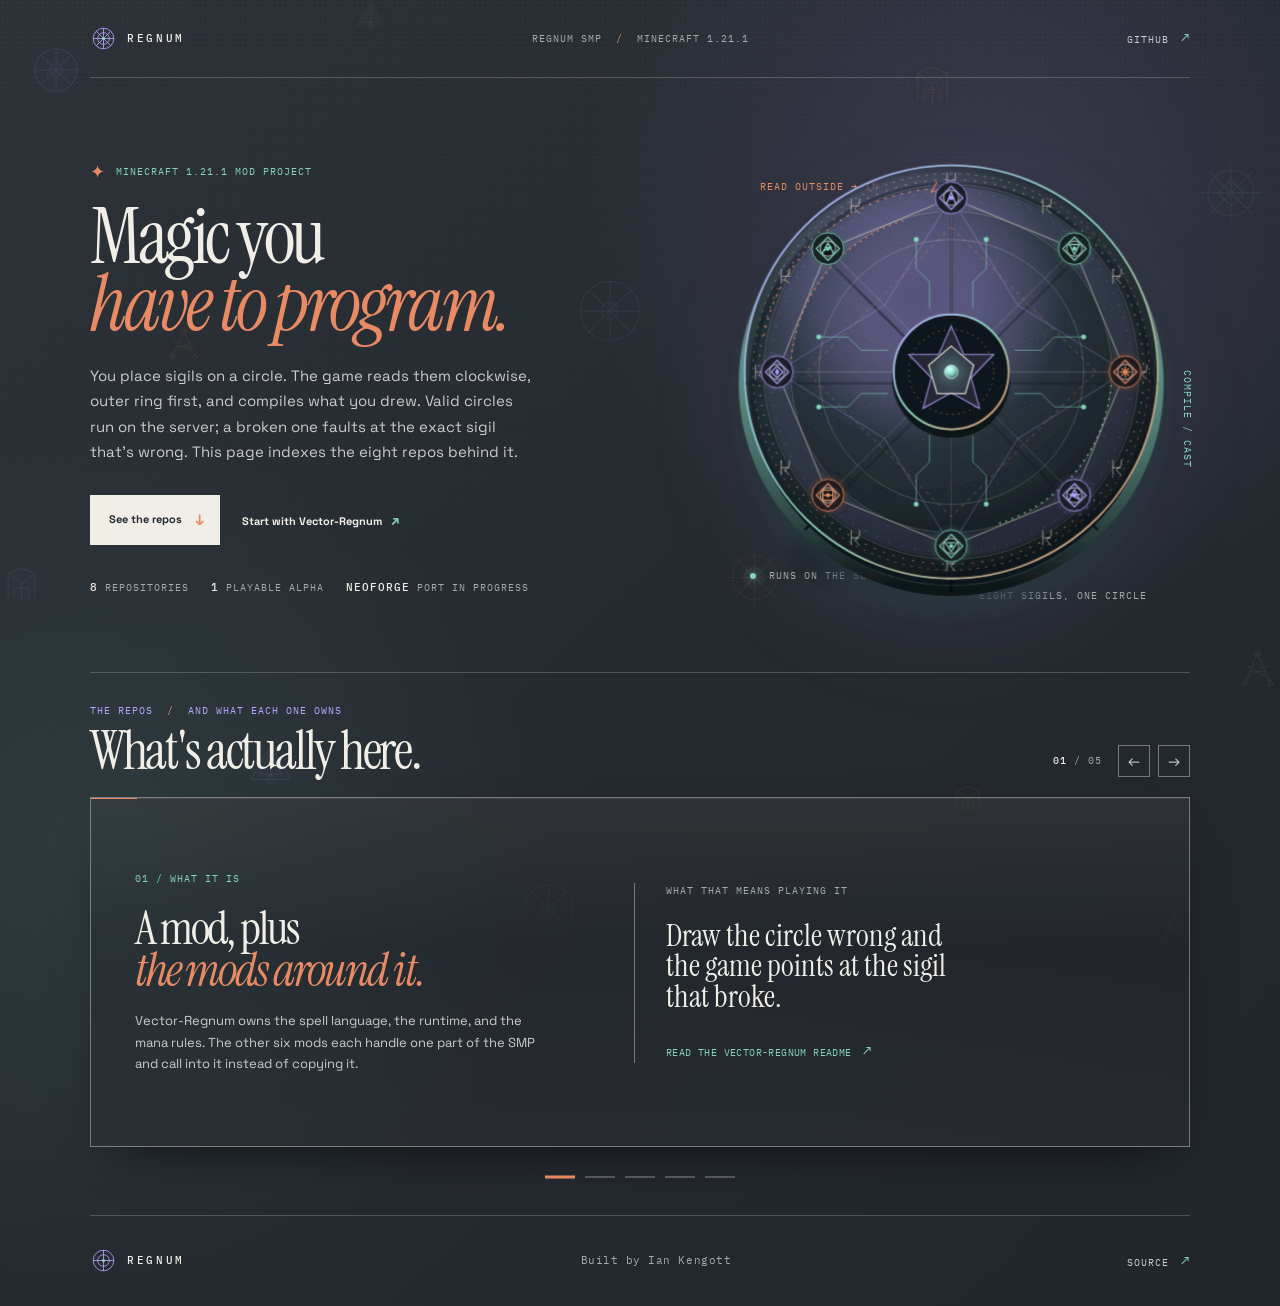
==== commit dca9a5d3: "Add floating arcane symbols" ====
--- a/index.html
+++ b/index.html
@@ -29,6 +29,51 @@
     <link rel="stylesheet" href="styles.css" />
   </head>
   <body>
+    <div class="ambient-runes" aria-hidden="true">
+      <svg class="ambient-rune-defs">
+        <defs>
+          <symbol id="ambient-glyph-origin" viewBox="0 0 64 64">
+            <circle cx="32" cy="32" r="25" />
+            <path d="M32 7v50M7 32h50M14 14l36 36M50 14 14 50" />
+            <circle cx="32" cy="32" r="7" />
+          </symbol>
+          <symbol id="ambient-glyph-prism" viewBox="0 0 64 64">
+            <path d="M32 5 58 50H6Z" />
+            <path d="m32 16 15 27H17ZM32 5v45" />
+            <circle cx="32" cy="50" r="5" />
+          </symbol>
+          <symbol id="ambient-glyph-branch" viewBox="0 0 64 64">
+            <path d="M12 55 32 9l20 46M20 37h24M17 46l30-18M17 28l30 18" />
+            <circle cx="32" cy="9" r="4" />
+            <circle cx="12" cy="55" r="4" />
+            <circle cx="52" cy="55" r="4" />
+          </symbol>
+          <symbol id="ambient-glyph-gate" viewBox="0 0 64 64">
+            <path d="M10 54V14l22-9 22 9v40M10 14l22 16 22-16M32 30v29" />
+            <path d="M20 54V38h24v16" />
+          </symbol>
+          <symbol id="ambient-glyph-orbit" viewBox="0 0 64 64">
+            <circle cx="32" cy="32" r="21" />
+            <path d="M5 32h54M32 5v54M13 13l38 38M51 13 13 51" />
+            <path d="M32 20 44 32 32 44 20 32Z" />
+          </symbol>
+        </defs>
+      </svg>
+      <svg class="ambient-rune rune-lilac" style="--x: 5%; --y: 11%; --size: 54px; --drift: 28px; --turn: 13deg; --time: 17s; --delay: -4s"><use href="#ambient-glyph-origin" /></svg>
+      <svg class="ambient-rune rune-celadon" style="--x: 29%; --y: 7%; --size: 31px; --drift: 18px; --turn: -18deg; --time: 13s; --delay: -9s"><use href="#ambient-glyph-prism" /></svg>
+      <svg class="ambient-rune rune-copper" style="--x: 70%; --y: 13%; --size: 43px; --drift: 34px; --turn: 22deg; --time: 19s; --delay: -7s"><use href="#ambient-glyph-gate" /></svg>
+      <svg class="ambient-rune rune-celadon rune-faint" style="--x: 91%; --y: 22%; --size: 70px; --drift: 24px; --turn: -12deg; --time: 22s; --delay: -13s"><use href="#ambient-glyph-orbit" /></svg>
+      <svg class="ambient-rune rune-copper" style="--x: 15%; --y: 38%; --size: 37px; --drift: 29px; --turn: 17deg; --time: 16s; --delay: -11s"><use href="#ambient-glyph-branch" /></svg>
+      <svg class="ambient-rune rune-lilac rune-faint" style="--x: 45%; --y: 33%; --size: 76px; --drift: 19px; --turn: -25deg; --time: 24s; --delay: -2s"><use href="#ambient-glyph-origin" /></svg>
+      <svg class="ambient-rune rune-celadon" style="--x: 80%; --y: 43%; --size: 34px; --drift: 36px; --turn: 15deg; --time: 18s; --delay: -8s"><use href="#ambient-glyph-prism" /></svg>
+      <svg class="ambient-rune rune-lilac" style="--x: 3%; --y: 61%; --size: 39px; --drift: 21px; --turn: -14deg; --time: 15s; --delay: -5s"><use href="#ambient-glyph-gate" /></svg>
+      <svg class="ambient-rune rune-copper rune-faint" style="--x: 56%; --y: 59%; --size: 67px; --drift: 31px; --turn: 19deg; --time: 21s; --delay: -15s"><use href="#ambient-glyph-orbit" /></svg>
+      <svg class="ambient-rune rune-celadon" style="--x: 94%; --y: 69%; --size: 41px; --drift: 26px; --turn: -22deg; --time: 17s; --delay: -6s"><use href="#ambient-glyph-branch" /></svg>
+      <svg class="ambient-rune rune-lilac" style="--x: 21%; --y: 78%; --size: 48px; --drift: 33px; --turn: 16deg; --time: 20s; --delay: -12s"><use href="#ambient-glyph-prism" /></svg>
+      <svg class="ambient-rune rune-copper" style="--x: 73%; --y: 82%; --size: 32px; --drift: 17px; --turn: -16deg; --time: 14s; --delay: -3s"><use href="#ambient-glyph-gate" /></svg>
+      <svg class="ambient-rune rune-celadon rune-faint" style="--x: 41%; --y: 91%; --size: 62px; --drift: 23px; --turn: 20deg; --time: 23s; --delay: -17s"><use href="#ambient-glyph-origin" /></svg>
+      <svg class="ambient-rune rune-lilac" style="--x: 88%; --y: 94%; --size: 36px; --drift: 30px; --turn: -19deg; --time: 16s; --delay: -10s"><use href="#ambient-glyph-branch" /></svg>
+    </div>
     <div class="site-shell">
       <header class="site-header">
         <a class="brand" href="#top" aria-label="Regnum home">
--- a/styles.css
+++ b/styles.css
@@ -45,10 +45,40 @@
   mask-image: linear-gradient(to bottom, black, transparent 78%);
 }
 
+.ambient-runes {
+  position: fixed;
+  inset: -8vh -3vw;
+  z-index: 0;
+  overflow: hidden;
+  pointer-events: none;
+  mask-image: linear-gradient(to bottom, transparent, black 8%, black 92%, transparent);
+}
+.ambient-rune-defs { position: absolute; width: 0; height: 0; }
+.ambient-rune {
+  position: absolute;
+  top: var(--y);
+  left: var(--x);
+  width: var(--size);
+  height: var(--size);
+  overflow: visible;
+  fill: none;
+  stroke: currentColor;
+  stroke-width: 1.15;
+  stroke-linecap: square;
+  stroke-linejoin: bevel;
+  opacity: 0.13;
+  filter: drop-shadow(0 0 7px currentColor);
+  animation: rune-float var(--time) ease-in-out var(--delay) infinite alternate;
+}
+.ambient-rune.rune-lilac { color: var(--lilac); }
+.ambient-rune.rune-celadon { color: var(--celadon); }
+.ambient-rune.rune-copper { color: var(--copper); }
+.ambient-rune.rune-faint { opacity: 0.07; filter: none; }
+
 a { color: inherit; text-decoration: none; }
 button { color: inherit; font: inherit; }
 
-.site-shell { overflow: hidden; }
+.site-shell { position: relative; z-index: 1; overflow: hidden; }
 
 .site-header,
 .hero,
@@ -300,6 +330,11 @@
   50% { transform: translateY(-10px) rotateX(51deg) rotateZ(-5deg); }
 }
 @keyframes spin { from { transform: rotate(0deg); } to { transform: rotate(360deg); } }
+@keyframes rune-float {
+  0% { transform: translate3d(0, calc(var(--drift) * -0.45), 0) rotate(calc(var(--turn) * -0.6)) scale(0.94); }
+  50% { opacity: 0.2; }
+  100% { transform: translate3d(calc(var(--drift) * 0.35), var(--drift), 0) rotate(var(--turn)) scale(1.06); }
+}
 
 @media (max-width: 880px) {
   .hero { grid-template-columns: 1fr; gap: 0; min-height: auto; padding-top: 78px; }
@@ -309,6 +344,8 @@
 }
 
 @media (max-width: 650px) {
+  .ambient-rune { opacity: 0.09; }
+  .ambient-rune:nth-of-type(3n) { display: none; }
   .site-header, .hero, .index-section, .site-footer { width: min(100% - 38px, 540px); }
   .site-header { grid-template-columns: 1fr auto; min-height: 70px; }
   .header-note { display: none; }
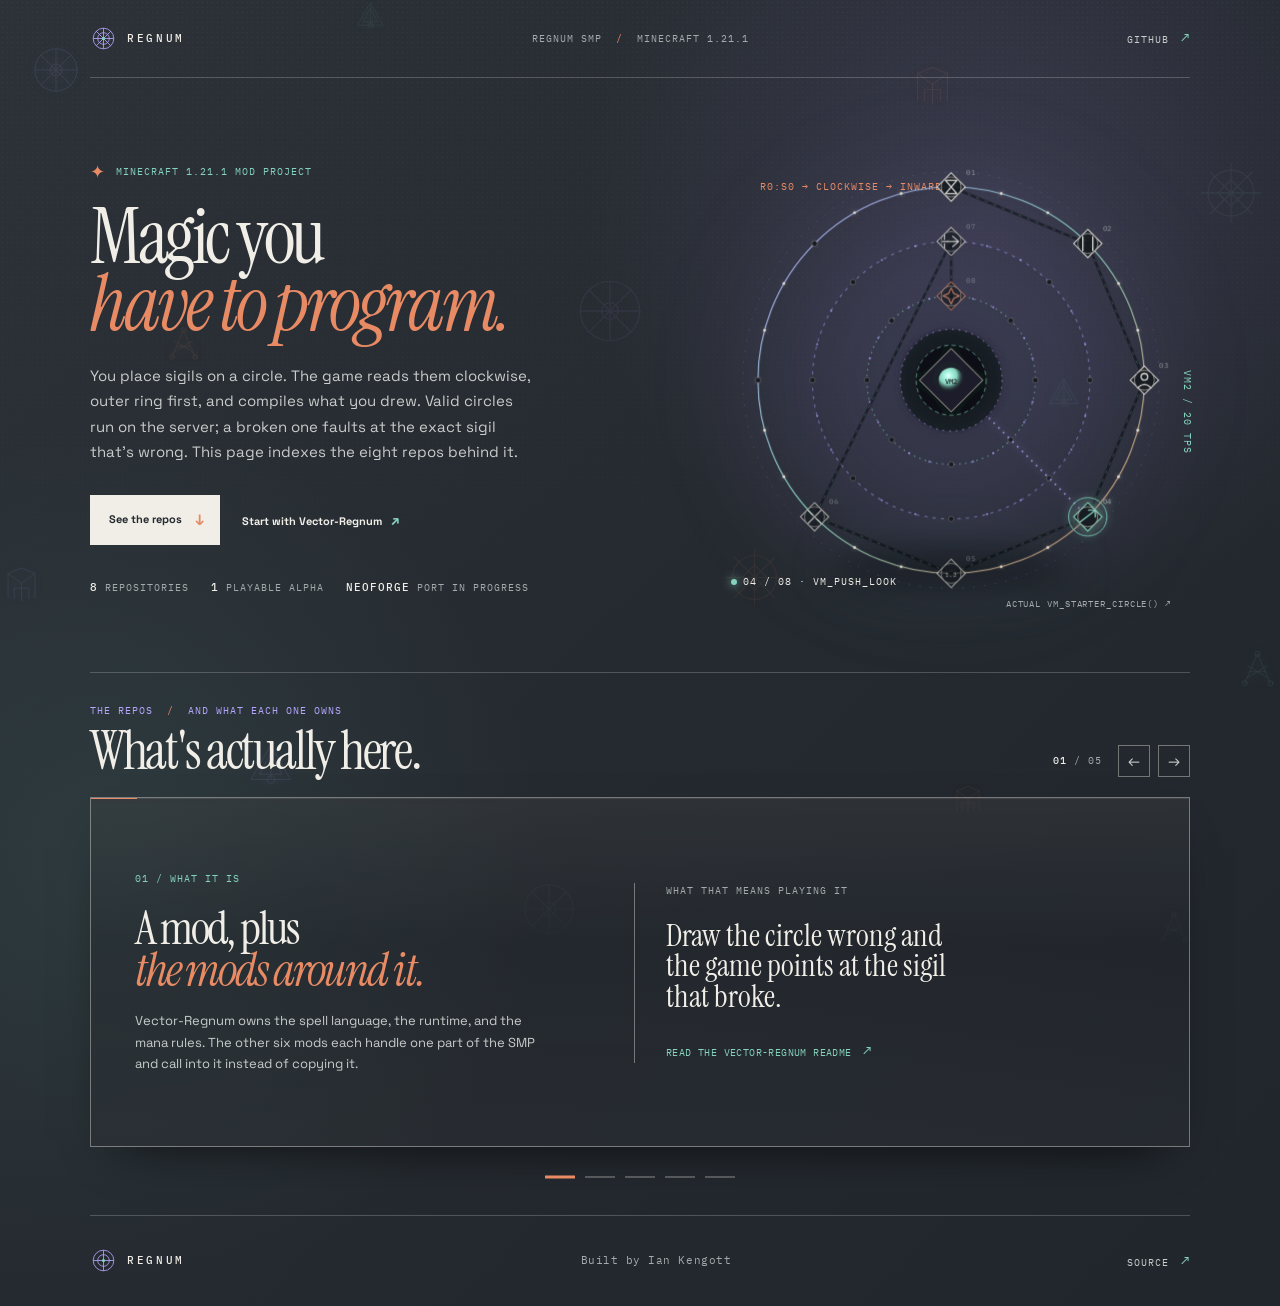
==== commit 41b1be0d: "Render the hero circle from mod code" ====
--- a/index.html
+++ b/index.html
@@ -116,143 +116,33 @@
             </div>
           </div>
 
-          <div class="hero-figure" aria-label="A Regnum spell circle with eight sigils" role="img">
-            <div class="figure-annotation annotation-top">READ OUTSIDE → IN</div>
-            <div class="figure-annotation annotation-right">COMPILE / CAST</div>
-            <div class="figure-annotation annotation-bottom"><span class="pulse-dot"></span> runs on the server</div>
-            <svg class="magic-circle" viewBox="0 0 620 620" aria-hidden="true">
+          <div class="hero-figure" aria-label="Animated render of Vector-Regnum's real Typed Vector Step circle. It executes VM Duration, Delay, Push Self, Push Look, Push Number, Multiply, Impulse, and Execute clockwise from the outer ring inward." role="img">
+            <div class="figure-annotation annotation-top">R0:S0 → CLOCKWISE → INWARD</div>
+            <div class="figure-annotation annotation-right">VM2 / 20 TPS</div>
+            <div class="figure-annotation annotation-bottom">
+              <span class="pulse-dot"></span><span id="circle-trace">01 / 08 · VM_DURATION [1]</span>
+            </div>
+            <svg class="magic-circle" id="magic-circle" viewBox="0 0 620 620" aria-hidden="true">
               <defs>
                 <linearGradient id="ringGradient" x1="0" y1="0" x2="1" y2="1">
                   <stop offset="0" stop-color="#b6a5ff" />
                   <stop offset="0.5" stop-color="#85d3bd" />
                   <stop offset="1" stop-color="#e88b64" />
                 </linearGradient>
-                <radialGradient id="discGradient" cx="42%" cy="32%" r="68%">
-                  <stop offset="0" stop-color="#b6a5ff" stop-opacity="0.15" />
-                  <stop offset="0.52" stop-color="#263139" stop-opacity="0.75" />
-                  <stop offset="1" stop-color="#10161a" stop-opacity="0.96" />
+                <radialGradient id="coreGradient" cx="38%" cy="32%" r="65%">
+                  <stop offset="0" stop-color="#ffffff" />
+                  <stop offset="0.14" stop-color="#b8fff0" />
+                  <stop offset="0.54" stop-color="#85d3bd" />
+                  <stop offset="1" stop-color="#182429" stop-opacity="0" />
                 </radialGradient>
-                <linearGradient id="edgeGradient" x1="0" y1="0" x2="0" y2="1">
-                  <stop offset="0" stop-color="#eee8da" stop-opacity="0.1" />
-                  <stop offset="0.45" stop-color="#85d3bd" stop-opacity="0.5" />
-                  <stop offset="1" stop-color="#0a0f12" stop-opacity="0.95" />
-                </linearGradient>
-                <radialGradient id="focusGradient" cx="38%" cy="30%" r="68%">
-                  <stop offset="0" stop-color="#fff" />
-                  <stop offset="0.18" stop-color="#b8fff0" />
-                  <stop offset="0.62" stop-color="#85d3bd" />
-                  <stop offset="1" stop-color="#3f6f68" />
-                </radialGradient>
-                <filter id="softGlow" x="-50%" y="-50%" width="200%" height="200%">
-                  <feGaussianBlur stdDeviation="4" result="blur" />
-                  <feMerge>
-                    <feMergeNode in="blur" />
-                    <feMergeNode in="SourceGraphic" />
-                  </feMerge>
-                </filter>
-                <filter id="deepShadow" x="-40%" y="-40%" width="180%" height="200%">
-                  <feGaussianBlur in="SourceAlpha" stdDeviation="10" result="blur" />
-                  <feOffset dy="18" result="offset" />
-                  <feColorMatrix in="offset" type="matrix" values="0 0 0 0 0.02 0 0 0 0 0.04 0 0 0 0 0.05 0 0 0 .9 0" />
-                  <feMerge><feMergeNode /><feMergeNode in="SourceGraphic" /></feMerge>
-                </filter>
-                <filter id="focusGlow" x="-150%" y="-150%" width="400%" height="400%">
-                  <feGaussianBlur stdDeviation="11" result="blur" />
+                <filter id="circleGlow" x="-80%" y="-80%" width="260%" height="260%">
+                  <feGaussianBlur stdDeviation="5" result="blur" />
                   <feMerge><feMergeNode in="blur" /><feMergeNode in="SourceGraphic" /></feMerge>
                 </filter>
-                <g id="nodeFrame">
-                  <circle class="node-halo" r="19" />
-                  <path class="node-diamond" d="M0-14 14 0 0 14-14 0Z" />
-                  <circle class="node-ring" r="9" />
-                  <circle class="node-pin" r="2.5" />
-                </g>
-                <g id="minorRune">
-                  <path d="M-5-9V9M-5 0H5M5-9V-3L-1 3 5 9" />
-                </g>
               </defs>
-              <g class="spell-assembly" transform="translate(310 300)" filter="url(#deepShadow)">
-                <g class="disc-depth" transform="translate(0 14)">
-                  <circle r="249" />
-                  <circle r="239" />
-                  <path d="M-176-176 176 176M176-176-176 176M-249 0h498M0-249v498" />
-                </g>
-
-                <circle class="disc-face" r="248" />
-                <circle class="disc-rim rim-outer" r="248" />
-                <circle class="disc-rim rim-inner" r="238" />
-                <circle class="orbit-band" r="209" />
-                <circle class="orbit-faint" r="225" />
-                <circle class="orbit-faint" r="193" />
-
-                <g class="ring-spin orbit-detail">
-                  <circle class="orbit-ticks ticks-outer" r="231" />
-                  <circle class="orbit-ticks ticks-inner" r="217" />
-                  <g class="minor-runes">
-                    <use href="#minorRune" transform="translate(0 -230)" />
-                    <use href="#minorRune" transform="rotate(30) translate(0 -230) rotate(-30)" />
-                    <use href="#minorRune" transform="rotate(60) translate(0 -230) rotate(-60)" />
-                    <use href="#minorRune" transform="rotate(90) translate(0 -230) rotate(-90)" />
-                    <use href="#minorRune" transform="rotate(120) translate(0 -230) rotate(-120)" />
-                    <use href="#minorRune" transform="rotate(150) translate(0 -230) rotate(-150)" />
-                    <use href="#minorRune" transform="rotate(180) translate(0 -230) rotate(-180)" />
-                    <use href="#minorRune" transform="rotate(210) translate(0 -230) rotate(-210)" />
-                    <use href="#minorRune" transform="rotate(240) translate(0 -230) rotate(-240)" />
-                    <use href="#minorRune" transform="rotate(270) translate(0 -230) rotate(-270)" />
-                    <use href="#minorRune" transform="rotate(300) translate(0 -230) rotate(-300)" />
-                    <use href="#minorRune" transform="rotate(330) translate(0 -230) rotate(-330)" />
-                  </g>
-                </g>
-
-                <g class="ring-spin-reverse geometry-layer">
-                  <path class="geometry-line geometry-octagon" d="M0-209 148-148 209 0 148 148 0 209-148 148-209 0-148-148Z" />
-                  <path class="geometry-line geometry-star" d="M0-209 80-80 209 0 80 80 0 209-80 80-209 0-80-80Z" />
-                  <path class="geometry-line geometry-square" d="M0-174 174 0 0 174-174 0Z" />
-                </g>
-
-                <g class="channels">
-                  <path d="M0-209V209M-209 0H209" />
-                  <path d="M-148-148 148 148M148-148-148 148" />
-                  <path class="channel-fine" d="M-80-193 80 193M80-193-80 193M-193-80 193 80M193-80-193 80" />
-                  <circle r="159" />
-                  <circle class="channel-dashed" r="139" />
-                </g>
-
-                <g class="circuit-marks">
-                  <path d="M-159-42h35l16 16h32M159-42h-35l-16 16h-32M-159 42h35l16-16h32M159 42h-35l-16-16h-32" />
-                  <path d="M-42-159v35l16 16v32M42-159v35l-16 16v32M-42 159v-35l16-16V76M42 159v-35l-16-16V76" />
-                  <circle cx="-159" cy="-42" r="3" /><circle cx="159" cy="-42" r="3" />
-                  <circle cx="-159" cy="42" r="3" /><circle cx="159" cy="42" r="3" />
-                  <circle cx="-42" cy="-159" r="3" /><circle cx="42" cy="-159" r="3" />
-                  <circle cx="-42" cy="159" r="3" /><circle cx="42" cy="159" r="3" />
-                </g>
-
-                <path class="circle-arc arc-copper" d="M-193 0a193 193 0 0 1 136-182" />
-                <path class="circle-arc arc-celadon" d="M193 0A193 193 0 0 1 57 182" />
-                <path class="direction-path" d="M-225-43c18-97 100-168 202-177" />
-                <path class="direction-arrow" d="m-17-228-7 12 14-4" />
-
-                <g class="sigil-nodes" filter="url(#softGlow)">
-                  <g class="node node-lilac" transform="translate(0 -209)"><use href="#nodeFrame" /><path class="node-glyph" d="M-5 6 0-7 5 6M-3 1h6" /></g>
-                  <g class="node node-celadon" transform="translate(148 -148)"><use href="#nodeFrame" /><path class="node-glyph" d="M-6-5h12L0 7Z" /></g>
-                  <g class="node node-copper" transform="translate(209 0)"><use href="#nodeFrame" /><path class="node-glyph" d="M-6 0h12M0-6v12M-4-4l8 8M4-4l-8 8" /></g>
-                  <g class="node node-lilac" transform="translate(148 148)"><use href="#nodeFrame" /><path class="node-glyph" d="M-6 5 0-7 6 5-6-1h12" /></g>
-                  <g class="node node-celadon" transform="translate(0 209)"><use href="#nodeFrame" /><path class="node-glyph" d="M-7-4 0 7 7-4M-4-4h8" /></g>
-                  <g class="node node-copper" transform="translate(-148 148)"><use href="#nodeFrame" /><path class="node-glyph" d="M-6-6v12h12V-6ZM-6 0h12" /></g>
-                  <g class="node node-lilac" transform="translate(-209 0)"><use href="#nodeFrame" /><path class="node-glyph" d="M0-7 7 0 0 7-7 0ZM0-3v6" /></g>
-                  <g class="node node-celadon" transform="translate(-148 -148)"><use href="#nodeFrame" /><path class="node-glyph" d="M-7 6 0-7 7 6M-4 2 4-2" /></g>
-                </g>
-
-                <g class="focus-well">
-                  <circle class="focus-shadow" cy="8" r="71" />
-                  <circle class="focus-ring focus-ring-outer" r="69" />
-                  <circle class="focus-ring focus-ring-inner" r="51" />
-                  <path class="focus-star" d="M0-55 15-21 51-21 24 7 34 44 0 25-34 44-24 7-51-21-15-21Z" />
-                  <path class="focus-prism" d="M0-31 27-8 17 26-17 26-27-8Z" />
-                  <circle class="center-dot" r="8" filter="url(#focusGlow)" />
-                </g>
-              </g>
+              <g id="circle-render-root" transform="translate(310 310)"></g>
             </svg>
-            <span class="figure-index">EIGHT SIGILS, ONE CIRCLE</span>
+            <a class="figure-index" href="https://github.com/iankengott/vector-regnum/blob/main/src/main/java/vectorregnum/fabric/CircleAuthoringService.java#L469-L483" target="_blank" rel="noreferrer">ACTUAL VM_STARTER_CIRCLE() ↗</a>
           </div>
         </section>
 
@@ -373,6 +263,8 @@
         <a class="footer-link" href="https://github.com/iankengott/regnum-hub" target="_blank" rel="noreferrer">Source <span aria-hidden="true">↗</span></a>
       </footer>
     </div>
+    <script src="circle-source.js"></script>
+    <script src="circle-renderer.js"></script>
     <script src="script.js"></script>
   </body>
 </html>
--- a/styles.css
+++ b/styles.css
@@ -177,60 +177,51 @@
 .hero-meta strong { color: var(--paper); font-size: 11px; font-weight: 500; }
 
 .hero-figure { position: relative; display: grid; place-items: center; min-height: 470px; perspective: 960px; animation: figure-in 950ms 100ms ease both; }
-.hero-figure::before { position: absolute; width: 72%; aspect-ratio: 1; border-radius: 50%; background: rgba(143, 124, 199, 0.2); content: ''; filter: blur(62px); transform: translateY(12%); }
-.hero-figure::after { position: absolute; bottom: 14%; width: 66%; height: 12%; border-radius: 50%; background: rgba(6, 10, 13, 0.68); box-shadow: 0 0 54px rgba(133, 211, 189, 0.16); content: ''; filter: blur(16px); transform: rotate(-7deg); }
-.magic-circle { position: relative; z-index: 1; width: min(108%, 540px); overflow: visible; transform-style: preserve-3d; animation: float-3d 9s ease-in-out infinite; }
-.disc-depth circle { fill: none; stroke: url(#edgeGradient); stroke-width: 12; }
-.disc-depth circle + circle { stroke: rgba(12, 18, 22, 0.92); stroke-width: 6; }
-.disc-depth path { fill: none; stroke: rgba(5, 9, 12, 0.76); stroke-width: 3; }
-.disc-face { fill: url(#discGradient); stroke: rgba(238, 232, 218, 0.1); stroke-width: 1; }
-.disc-rim { fill: none; }
-.rim-outer { stroke: url(#ringGradient); stroke-width: 2.2; }
-.rim-inner { stroke: rgba(238, 232, 218, 0.42); stroke-width: 1; stroke-dasharray: 3 7; }
-.orbit-faint { fill: none; stroke: rgba(238, 232, 218, 0.28); stroke-width: 1; }
-.orbit-ticks { fill: none; stroke: rgba(238, 232, 218, 0.5); stroke-width: 1.4; }
-.ticks-outer { stroke-dasharray: 2 10; }
-.ticks-inner { stroke: rgba(133, 211, 189, 0.46); stroke-dasharray: 1 15; }
-.orbit-band { fill: none; stroke: rgba(182, 165, 255, 0.1); stroke-width: 28; }
-.geometry-line { fill: none; stroke-linejoin: bevel; }
-.geometry-octagon { stroke: rgba(238, 232, 218, 0.48); stroke-width: 1.25; }
-.geometry-star { stroke: rgba(182, 165, 255, 0.42); stroke-width: 1; }
-.geometry-square { stroke: rgba(232, 139, 100, 0.42); stroke-width: 1.2; stroke-dasharray: 5 5; }
-.channels path, .channels circle { fill: none; stroke: rgba(238, 232, 218, 0.25); stroke-width: 1; }
-.channels .channel-fine { stroke: rgba(133, 211, 189, 0.18); stroke-dasharray: 2 6; }
-.channels .channel-dashed { stroke: rgba(182, 165, 255, 0.32); stroke-dasharray: 1 9; }
-.circuit-marks path, .circuit-marks circle { fill: none; stroke: rgba(133, 211, 189, 0.55); stroke-width: 1.2; }
-.circuit-marks circle { fill: var(--celadon); stroke: none; }
-.minor-runes { color: rgba(238, 232, 218, 0.6); }
-.minor-runes use { fill: none; stroke: currentColor; stroke-width: 1.2; }
-.circle-arc { fill: none; stroke-width: 2; stroke-dasharray: 2 6; }
-.ring-spin { transform-box: fill-box; transform-origin: center; animation: spin 90s linear infinite; }
-.ring-spin-reverse { transform-box: fill-box; transform-origin: center; animation: spin 130s linear infinite reverse; }
-.arc-copper { stroke: rgba(232, 139, 100, 0.8); }
-.arc-celadon { stroke: rgba(133, 211, 189, 0.8); }
-.direction-path { fill: none; stroke: var(--copper); stroke-width: 1.3; stroke-dasharray: 3 7; }
-.direction-arrow { fill: none; stroke: var(--copper); stroke-width: 1.3; }
-.node-lilac { color: var(--lilac); }
-.node-celadon { color: var(--celadon); }
-.node-copper { color: var(--copper); }
-.node-halo { fill: rgba(19, 25, 29, 0.9); stroke: currentColor; stroke-width: 1; }
-.node-diamond { fill: currentColor; fill-opacity: 0.13; stroke: currentColor; stroke-width: 1.4; }
-.node-ring { fill: rgba(13, 18, 21, 0.92); stroke: rgba(255, 255, 255, 0.82); stroke-width: 1; }
-.node-pin { fill: currentColor; stroke: none; }
-.node-glyph { fill: none; stroke: currentColor; stroke-width: 1.6; stroke-linecap: square; stroke-linejoin: bevel; }
-.focus-shadow { fill: rgba(4, 7, 9, 0.75); }
-.focus-ring { fill: rgba(16, 22, 26, 0.94); }
-.focus-ring-outer { stroke: url(#ringGradient); stroke-width: 2.4; }
-.focus-ring-inner { fill: none; stroke: rgba(238, 232, 218, 0.48); stroke-width: 1; stroke-dasharray: 2 5; }
-.focus-star { fill: rgba(182, 165, 255, 0.12); stroke: rgba(182, 165, 255, 0.85); stroke-width: 1.3; }
-.focus-prism { fill: rgba(133, 211, 189, 0.12); stroke: rgba(238, 232, 218, 0.9); stroke-width: 1.5; }
-.center-dot { fill: url(#focusGradient); stroke: rgba(255, 255, 255, 0.85); stroke-width: 1; }
+.hero-figure::before { position: absolute; width: 72%; aspect-ratio: 1; border-radius: 50%; background: rgba(143, 124, 199, 0.2); content: ''; filter: blur(62px); }
+.hero-figure::after { position: absolute; bottom: 10%; width: 52%; height: 7%; border-radius: 50%; background: rgba(6, 10, 13, 0.56); box-shadow: 0 0 48px rgba(133, 211, 189, 0.12); content: ''; filter: blur(18px); }
+.magic-circle { position: relative; z-index: 1; width: min(108%, 540px); overflow: visible; transform-style: preserve-3d; animation: runtime-float 8s ease-in-out infinite; }
+.runtime-aura { transform-box: fill-box; transform-origin: center; animation: invocation-aura 3.8s ease-out infinite; }
+.runtime-aura-ring { fill: none; stroke-width: 1; }
+.aura-one { stroke: rgba(182, 165, 255, 0.28); stroke-dasharray: 2 11; }
+.aura-two { stroke: rgba(133, 211, 189, 0.16); stroke-dasharray: 1 8; }
+.runtime-ring { fill: rgba(23, 27, 32, 0.08); stroke-width: 1.35; }
+.runtime-ring-0 { stroke: url(#ringGradient); }
+.runtime-ring-1 { stroke: rgba(182, 165, 255, 0.5); stroke-dasharray: 4 6; }
+.runtime-ring-2 { stroke: rgba(133, 211, 189, 0.58); stroke-dasharray: 2 5; }
+.runtime-particle { transform-box: fill-box; transform-origin: center; animation: runtime-particle 1.6s ease-in-out var(--particle-delay) infinite alternate; }
+.particle-end-rod { fill: rgba(238, 232, 218, 0.85); filter: url(#circleGlow); }
+.particle-enchant { fill: rgba(182, 165, 255, 0.68); }
+.runtime-slot { fill: var(--ink-deep); stroke: rgba(238, 232, 218, 0.28); stroke-width: 1; }
+.runtime-route { fill: none; stroke-linecap: round; stroke-linejoin: round; }
+.route-shadow { stroke: rgba(4, 8, 10, 0.5); stroke-width: 3; }
+.route-energy { stroke: rgba(133, 211, 189, 0.28); stroke-width: 1.2; stroke-dasharray: 3 8; animation: route-flow 1.4s linear infinite; }
+.runtime-beam { stroke: rgba(182, 165, 255, 0.88); stroke-width: 2; stroke-dasharray: 2 6; filter: url(#circleGlow); transition: x2 260ms ease, y2 260ms ease; }
+.runtime-node { color: var(--paper); opacity: 0.66; transition: opacity 180ms ease; }
+.runtime-node.node-execute { color: var(--copper); }
+.runtime-node-pulse { fill: currentColor; fill-opacity: 0; stroke: currentColor; stroke-width: 1; opacity: 0; transform-box: fill-box; transform-origin: center; }
+.runtime-node-frame { fill: var(--ink-deep); stroke: currentColor; stroke-width: 1.25; }
+.runtime-node-core { fill: rgba(23, 27, 32, 0.96); stroke: rgba(238, 232, 218, 0.72); stroke-width: 1; }
+.runtime-glyph { fill: none; stroke: currentColor; stroke-width: 1.6; stroke-linecap: square; stroke-linejoin: bevel; }
+.runtime-glyph-number { fill: currentColor; font-family: var(--mono); font-size: 7px; text-anchor: middle; }
+.runtime-node-order { fill: var(--quiet); font-family: var(--mono); font-size: 8px; letter-spacing: 0.08em; }
+.runtime-node.is-complete { opacity: 0.9; }
+.runtime-node.is-active { color: var(--celadon); opacity: 1; filter: url(#circleGlow); }
+.runtime-node.is-active.node-execute { color: var(--copper); }
+.runtime-node.is-active .runtime-node-pulse { opacity: 1; animation: node-pulse 600ms ease-out infinite; }
+.runtime-core { filter: url(#circleGlow); }
+.runtime-core-orbit { fill: rgba(23, 27, 32, 0.82); stroke-width: 1.2; transform-box: fill-box; transform-origin: center; }
+.core-orbit-outer { stroke: rgba(182, 165, 255, 0.62); stroke-dasharray: 2 6; animation: spin 28s linear infinite; }
+.core-orbit-inner { fill: rgba(13, 18, 21, 0.94); stroke: rgba(133, 211, 189, 0.62); stroke-dasharray: 5 4; animation: spin 19s linear infinite reverse; }
+.runtime-core-mark { fill: rgba(182, 165, 255, 0.09); stroke: rgba(238, 232, 218, 0.76); stroke-width: 1.2; }
+.runtime-core-light { fill: url(#coreGradient); }
+.runtime-core-text { fill: var(--ink-deep); font-family: var(--mono); font-size: 8px; font-weight: 500; text-anchor: middle; }
 .figure-annotation { position: absolute; z-index: 1; color: var(--quiet); font-size: 10px; }
 .annotation-top { top: 57px; left: 10%; color: var(--copper); }
 .annotation-right { top: 48%; right: -1%; color: var(--celadon); writing-mode: vertical-rl; }
-.annotation-bottom { bottom: 54px; left: 8%; }
+.annotation-bottom { bottom: 48px; left: 4%; max-width: 72%; color: var(--paper); }
 .pulse-dot { display: inline-block; width: 6px; height: 6px; margin-right: 6px; border-radius: 50%; background: var(--celadon); box-shadow: 0 0 10px var(--celadon); }
-.figure-index { position: absolute; right: 9%; bottom: 34px; color: var(--quiet); font-size: 10px; }
+.figure-index { position: absolute; z-index: 2; right: 4%; bottom: 27px; color: var(--quiet); font-size: 9px; transition: color 180ms ease; }
+.figure-index:hover, .figure-index:focus-visible { color: var(--celadon); }
 
 .index-section { padding: 0 0 28px; border-top: 1px solid var(--line); }
 .index-heading { display: flex; justify-content: space-between; align-items: end; gap: 30px; padding: 30px 0 20px; }
@@ -325,11 +316,12 @@
 
 @keyframes rise { from { opacity: 0; transform: translateY(15px); } to { opacity: 1; transform: translateY(0); } }
 @keyframes figure-in { from { opacity: 0; transform: scale(0.96) rotate(-2deg); } to { opacity: 1; transform: scale(1) rotate(0); } }
-@keyframes float-3d {
-  0%, 100% { transform: translateY(0) rotateX(48deg) rotateZ(-8deg); }
-  50% { transform: translateY(-10px) rotateX(51deg) rotateZ(-5deg); }
-}
+@keyframes runtime-float { 0%, 100% { transform: translateY(0) rotateX(9deg) rotateZ(-3deg); } 50% { transform: translateY(-10px) rotateX(12deg) rotateZ(1deg); } }
 @keyframes spin { from { transform: rotate(0deg); } to { transform: rotate(360deg); } }
+@keyframes invocation-aura { 0% { opacity: 0; transform: scale(0.78) rotate(-10deg); } 18% { opacity: 0.85; } 72%, 100% { opacity: 0; transform: scale(1.12) rotate(7deg); } }
+@keyframes runtime-particle { from { opacity: 0.25; transform: scale(0.7); } to { opacity: 1; transform: scale(1.35); } }
+@keyframes route-flow { to { stroke-dashoffset: -22; } }
+@keyframes node-pulse { from { opacity: 0.85; transform: scale(0.72); } to { opacity: 0; transform: scale(1.32); } }
 @keyframes rune-float {
   0% { transform: translate3d(0, calc(var(--drift) * -0.45), 0) rotate(calc(var(--turn) * -0.6)) scale(0.94); }
   50% { opacity: 0.2; }
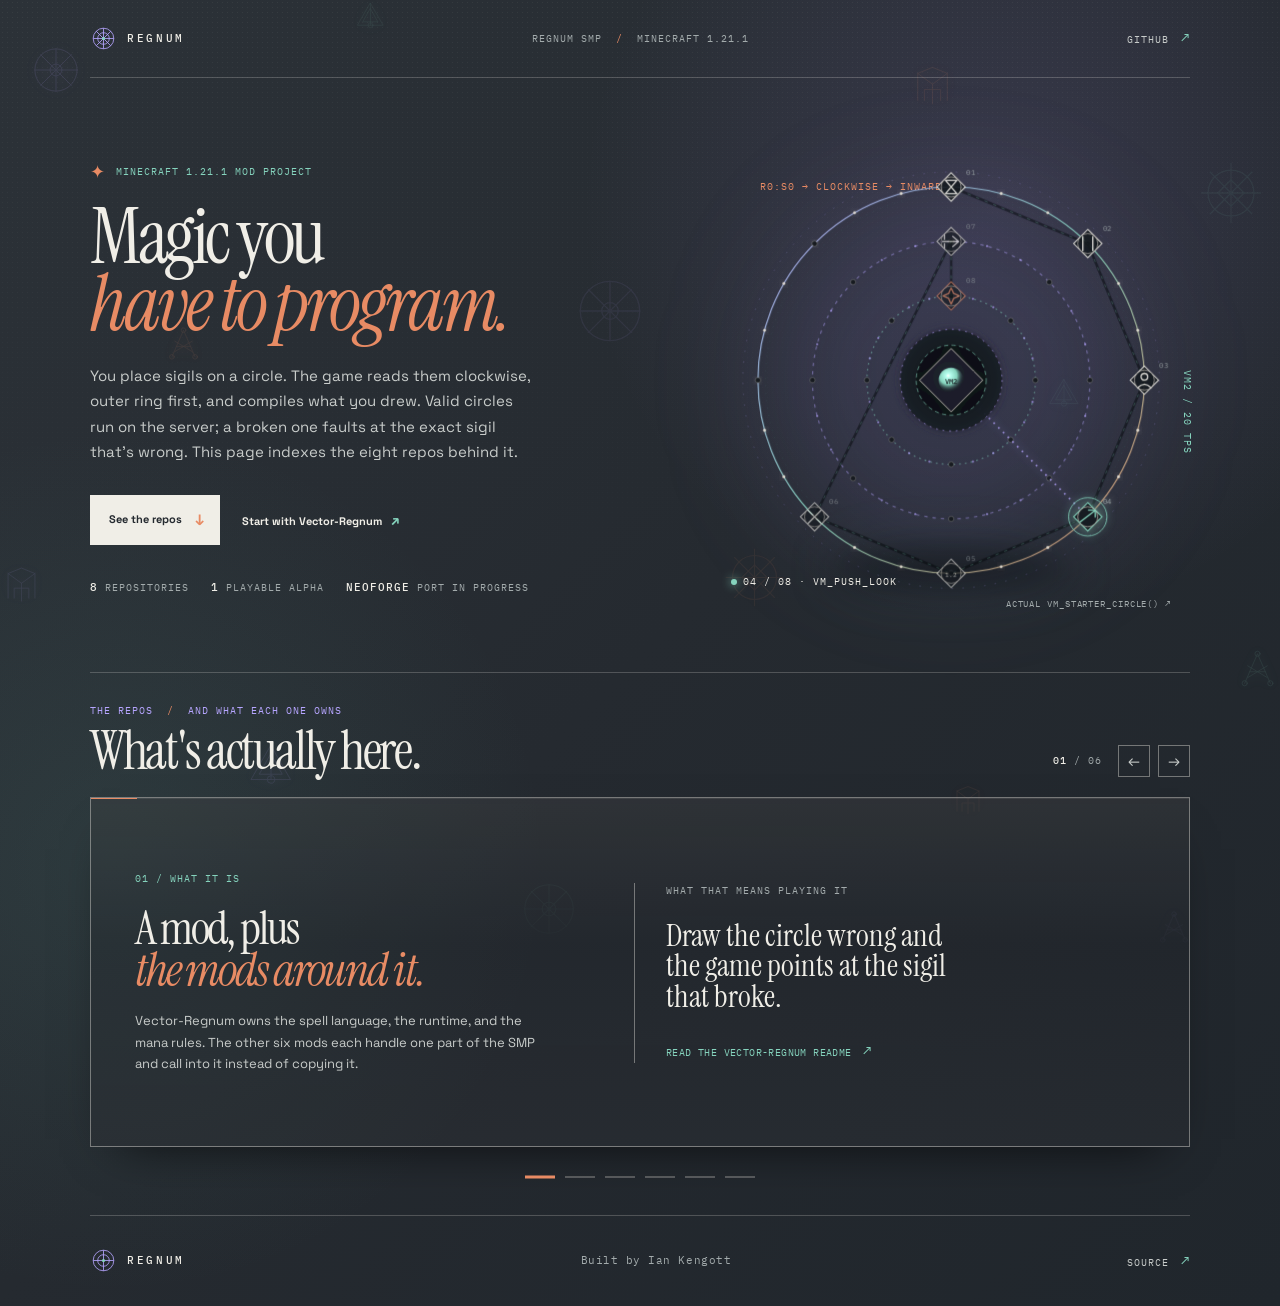
==== commit 1130176c: "site: add a slide for the live modpack repo The modpack repo is now checked out over the live server" ====
--- a/index.html
+++ b/index.html
@@ -153,7 +153,7 @@
               <h2 id="index-title">What's actually here.</h2>
             </div>
             <div class="carousel-controls">
-              <span class="carousel-counter" aria-live="polite"><strong id="current-slide">01</strong> / <span id="slide-count">05</span></span>
+              <span class="carousel-counter" aria-live="polite"><strong id="current-slide">01</strong> / <span id="slide-count">06</span></span>
               <button class="carousel-arrow" type="button" data-carousel="prev" aria-label="Previous section">←</button>
               <button class="carousel-arrow" type="button" data-carousel="next" aria-label="Next section">→</button>
             </div>
@@ -161,7 +161,7 @@
 
           <div class="carousel" role="region" aria-roledescription="carousel" aria-label="Regnum project sections">
             <div class="carousel-track" id="carousel-track">
-              <article class="slide slide-premise" role="group" aria-roledescription="slide" aria-label="1 of 5">
+              <article class="slide slide-premise" role="group" aria-roledescription="slide" aria-label="1 of 6">
                 <div class="slide-main">
                   <p class="slide-kicker">01 / WHAT IT IS</p>
                   <h3>A mod, plus<br /><em>the mods around it.</em></h3>
@@ -178,7 +178,7 @@
                 </div>
               </article>
 
-              <article class="slide slide-process" role="group" aria-roledescription="slide" aria-label="2 of 5" aria-hidden="true">
+              <article class="slide slide-process" role="group" aria-roledescription="slide" aria-label="2 of 6" aria-hidden="true">
                 <div class="slide-main">
                   <p class="slide-kicker">02 / HOW CASTING WORKS</p>
                   <h3>Draw it,<br /><em>then run it.</em></h3>
@@ -191,7 +191,7 @@
                 </div>
               </article>
 
-              <article class="slide slide-core" role="group" aria-roledescription="slide" aria-label="3 of 5" aria-hidden="true">
+              <article class="slide slide-core" role="group" aria-roledescription="slide" aria-label="3 of 6" aria-hidden="true">
                 <div class="slide-main">
                   <p class="slide-kicker">03 / THE TWO MAIN REPOS</p>
                   <h3>Start<br /><em>here.</em></h3>
@@ -207,11 +207,11 @@
                 </div>
               </article>
 
-              <article class="slide slide-companions" role="group" aria-roledescription="slide" aria-label="4 of 5" aria-hidden="true">
+              <article class="slide slide-companions" role="group" aria-roledescription="slide" aria-label="4 of 6" aria-hidden="true">
                 <div class="slide-main">
                   <p class="slide-kicker">04 / THE OTHER SIX</p>
                   <h3>The rest of<br /><em>the SMP.</em></h3>
-                  <p>Each one owns a narrow system and talks to Vector-Regnum through its API. All six are scaffolds so far — the design is further along than the code.</p>
+                  <p>Each one owns a narrow system and talks to Vector-Regnum through its API. Five are still scaffolds — the design is further along than the code. The modpack is live.</p>
                 </div>
                 <div class="companion-list">
                   <a href="https://github.com/iankengott/regnum-origins" target="_blank" rel="noreferrer"><span>Origins</span><small>Body traits, and your one element</small><b aria-hidden="true">↗</b></a>
@@ -219,11 +219,11 @@
                   <a href="https://github.com/iankengott/regnum-progression" target="_blank" rel="noreferrer"><span>Progression</span><small>Classes, levels, skill trees</small><b aria-hidden="true">↗</b></a>
                   <a href="https://github.com/iankengott/regnum-world-story" target="_blank" rel="noreferrer"><span>World &amp; Story</span><small>Lore, dimensions, world state</small><b aria-hidden="true">↗</b></a>
                   <a href="https://github.com/iankengott/regnum-administration" target="_blank" rel="noreferrer"><span>Administration</span><small>Admin tools and server controls</small><b aria-hidden="true">↗</b></a>
-                  <a href="https://github.com/iankengott/regnum-smp-modpack" target="_blank" rel="noreferrer"><span>SMP Modpack</span><small>The mod list and the pack itself</small><b aria-hidden="true">↗</b></a>
-                </div>
-              </article>
-
-              <article class="slide slide-direction" role="group" aria-roledescription="slide" aria-label="5 of 5" aria-hidden="true">
+                  <a href="https://github.com/iankengott/regnum-smp-modpack" target="_blank" rel="noreferrer"><span>SMP Modpack</span><small>Live · the pack the server runs</small><b aria-hidden="true">↗</b></a>
+                </div>
+              </article>
+
+              <article class="slide slide-direction" role="group" aria-roledescription="slide" aria-label="5 of 6" aria-hidden="true">
                 <div class="slide-main">
                   <p class="slide-kicker">05 / WHERE IT STANDS</p>
                   <h3>Playable,<br /><em>not released.</em></h3>
@@ -239,6 +239,26 @@
                   <a class="button button-outline" href="https://github.com/iankengott" target="_blank" rel="noreferrer">All repos on GitHub <span aria-hidden="true">↗</span></a>
                 </div>
               </article>
+
+              <article class="slide slide-core" role="group" aria-roledescription="slide" aria-label="6 of 6" aria-hidden="true">
+                <div class="slide-main">
+                  <p class="slide-kicker">06 / THE LIVE PACK</p>
+                  <h3>The repo<br /><em>is the server.</em></h3>
+                  <p>
+                    The modpack repo is checked out straight over the live instance. Push to it
+                    and the Regnum server's pack changes; every subscribed client picks the
+                    change up on its next sync, without anyone reinstalling anything.
+                  </p>
+                </div>
+                <div class="repo-stack">
+                  <a class="repo-row repo-row-featured" href="https://github.com/iankengott/regnum-smp-modpack" target="_blank" rel="noreferrer">
+                    <span class="repo-row-number">01</span><span><strong>SMP Modpack</strong><small>Push here — the live pack updates</small></span><b aria-hidden="true">↗</b>
+                  </a>
+                  <a class="repo-row" href="https://github.com/iankengott/regnum-hub" target="_blank" rel="noreferrer">
+                    <span class="repo-row-number">02</span><span><strong>Regnum Hub</strong><small>This site — push here, the page updates</small></span><b aria-hidden="true">↗</b>
+                  </a>
+                </div>
+              </article>
             </div>
           </div>
 
@@ -248,6 +268,7 @@
             <button type="button" role="tab" aria-selected="false" aria-label="Show section 3" data-slide-to="2"><span></span></button>
             <button type="button" role="tab" aria-selected="false" aria-label="Show section 4" data-slide-to="3"><span></span></button>
             <button type="button" role="tab" aria-selected="false" aria-label="Show section 5" data-slide-to="4"><span></span></button>
+            <button type="button" role="tab" aria-selected="false" aria-label="Show section 6" data-slide-to="5"><span></span></button>
           </div>
         </section>
       </main>
